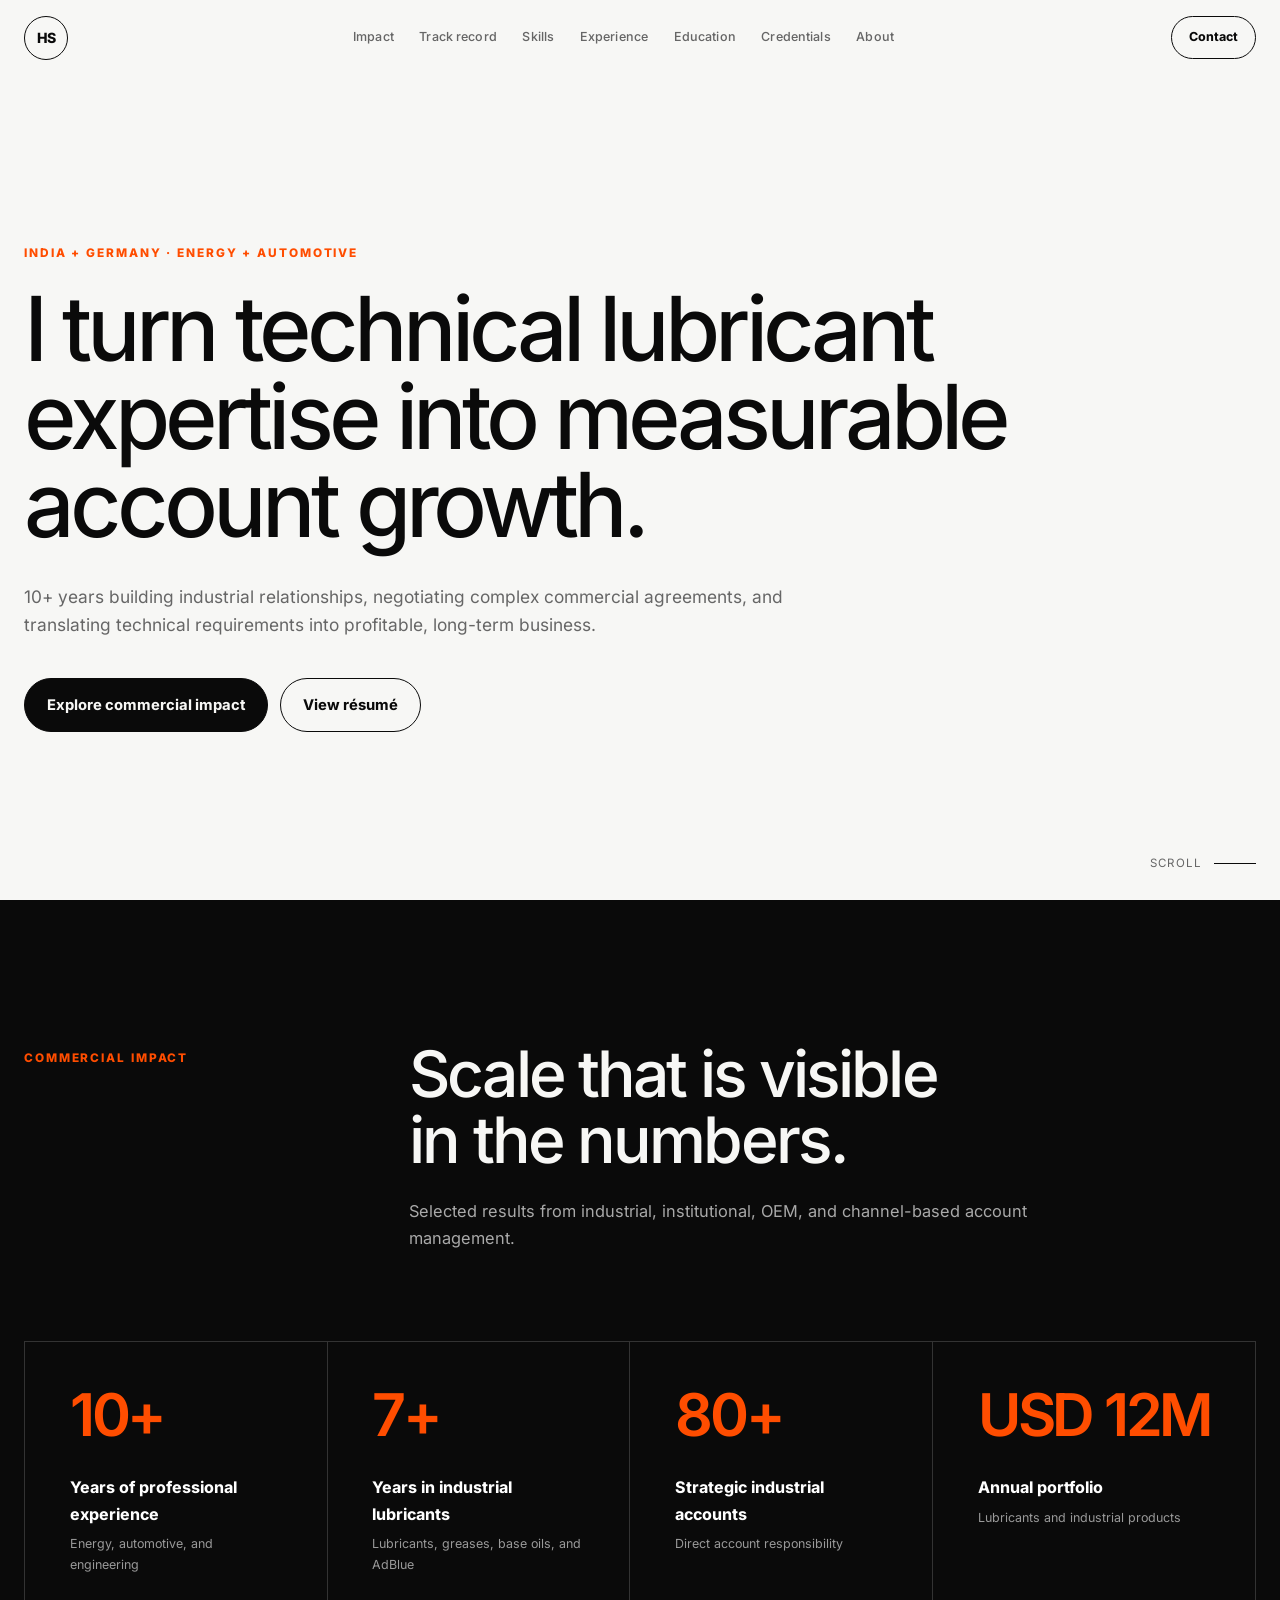
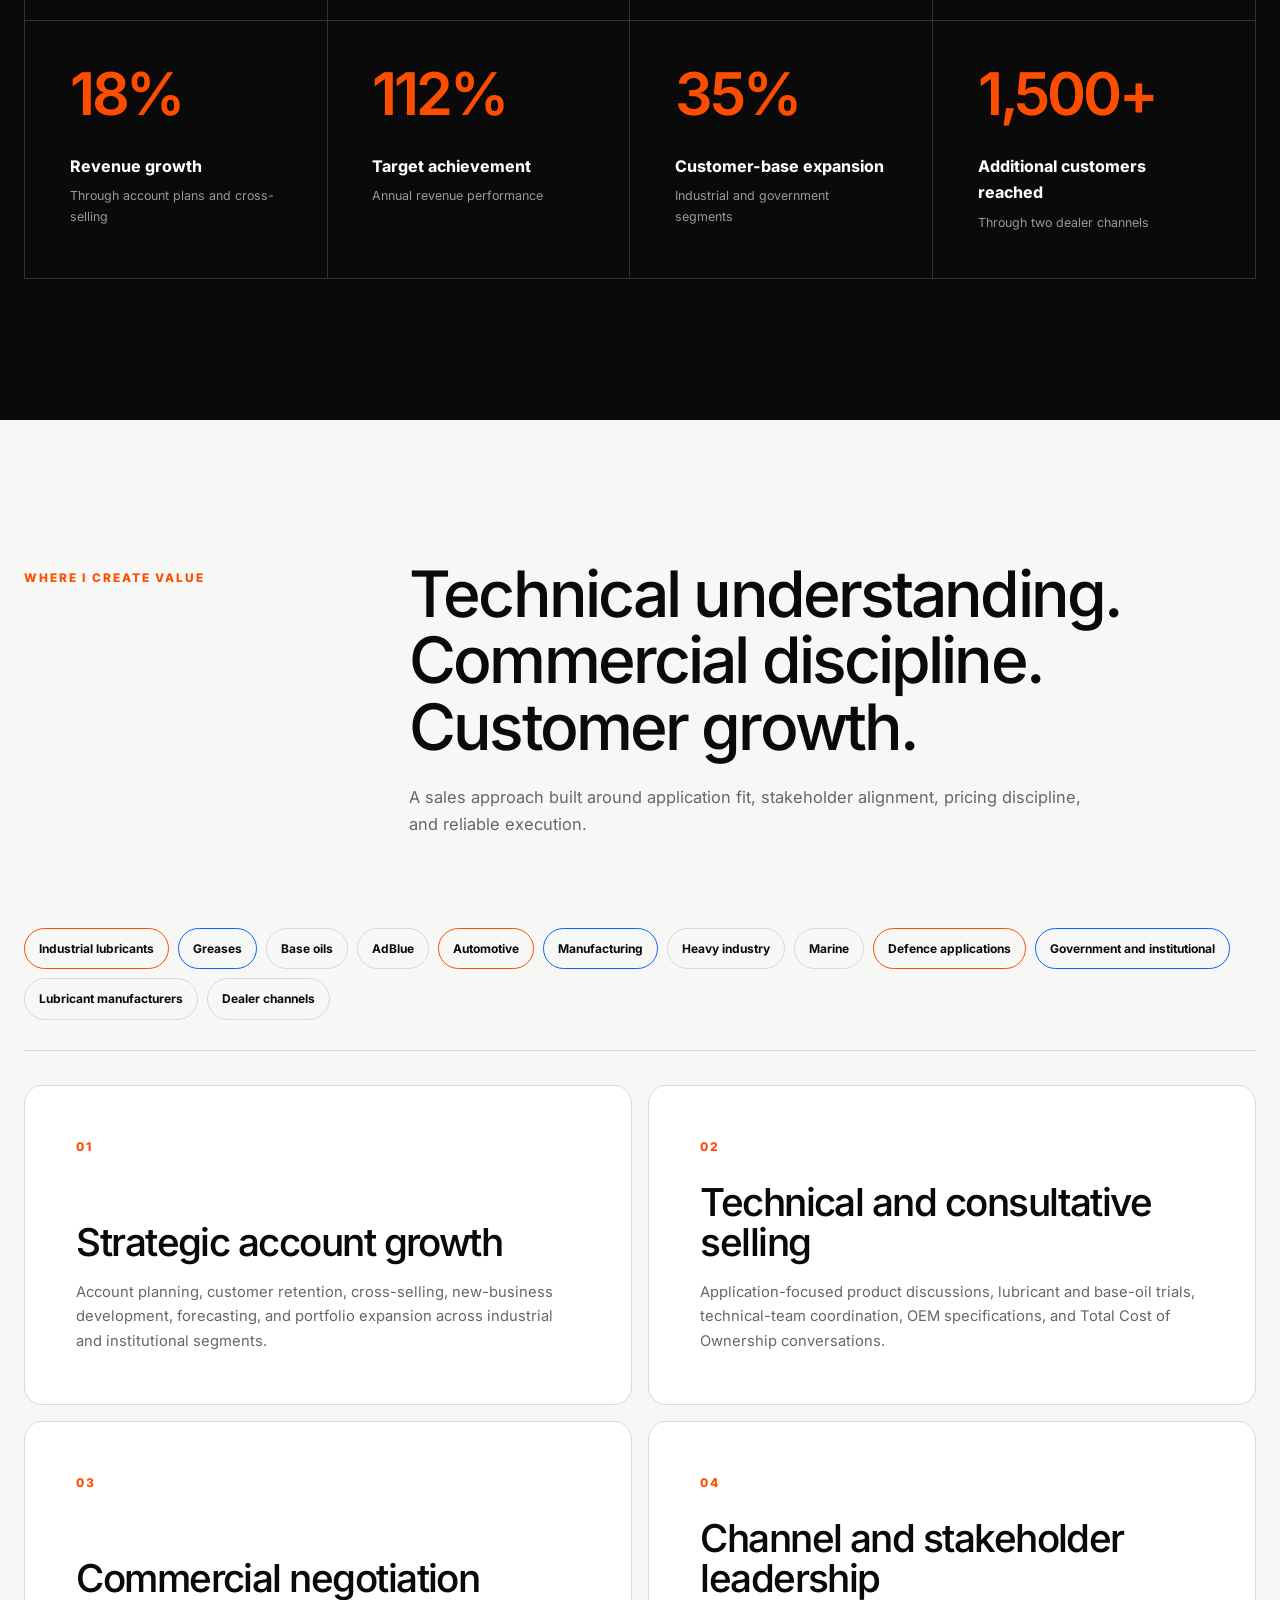
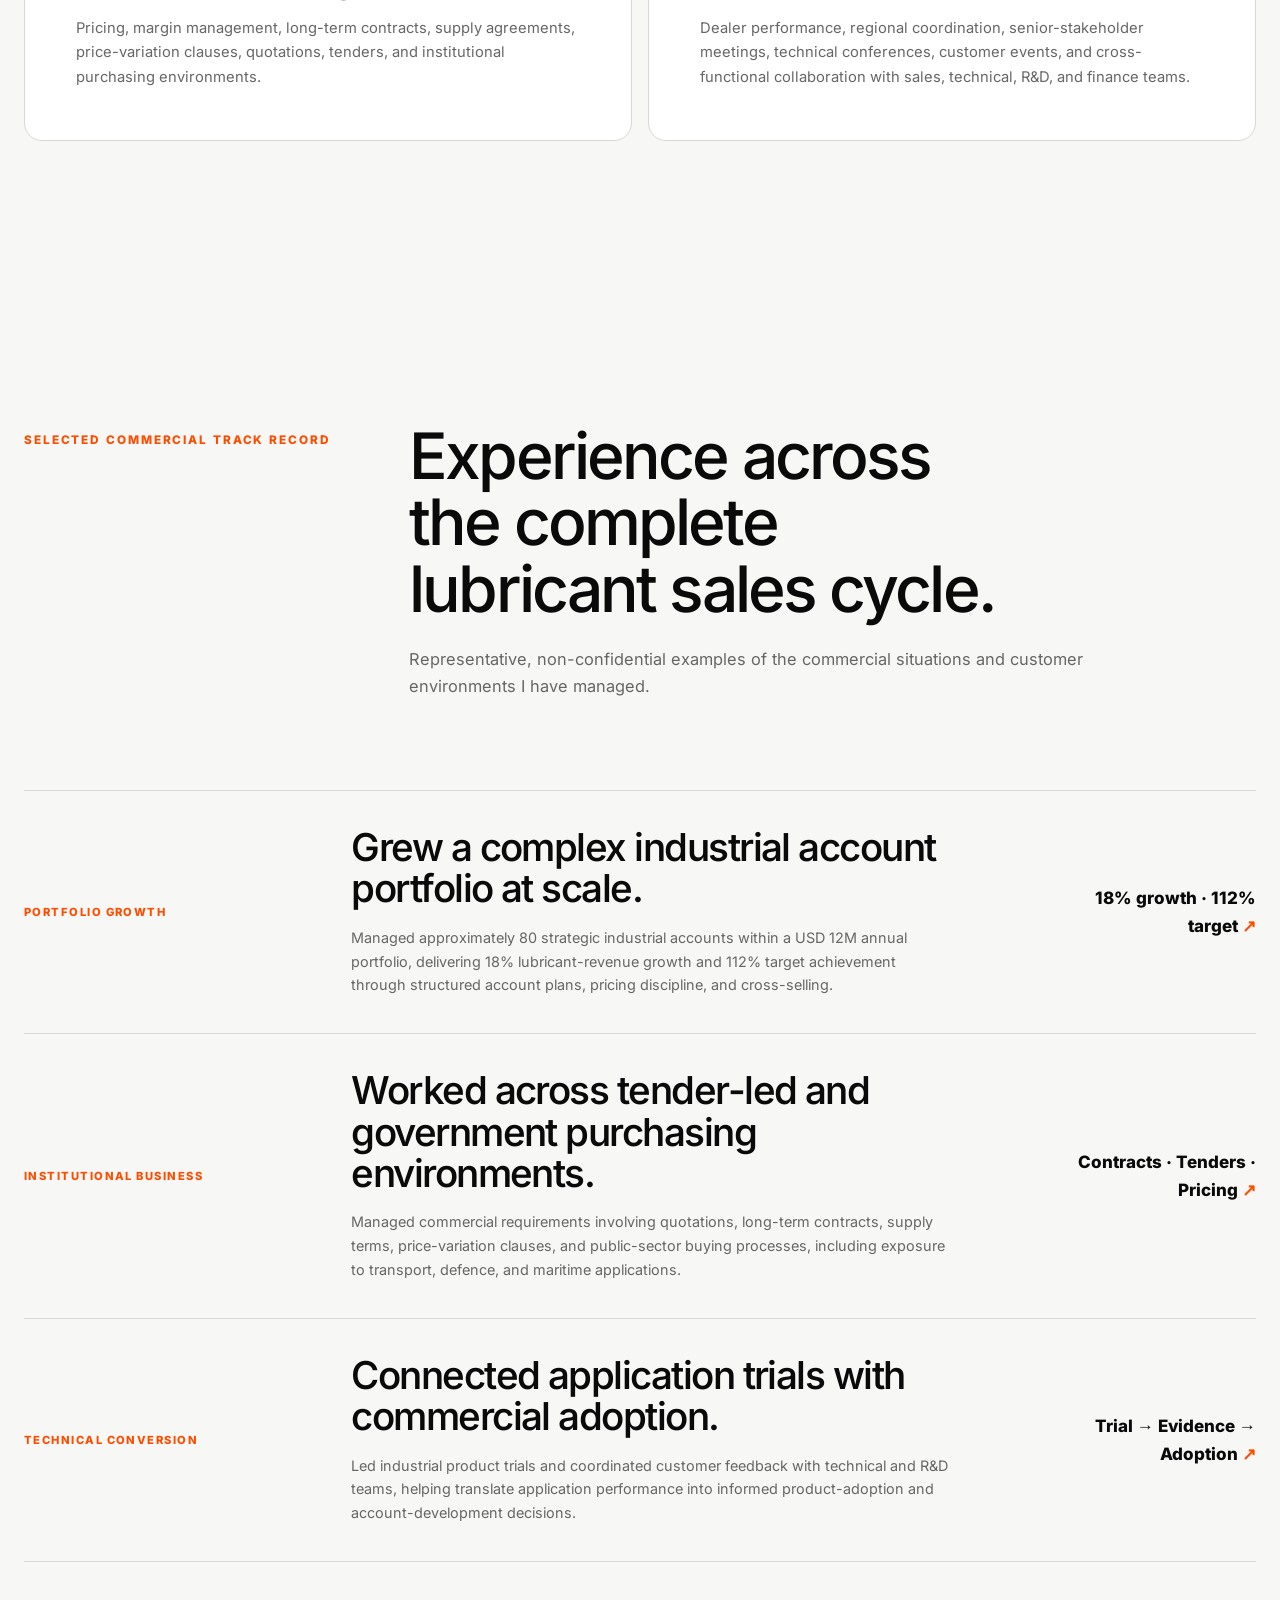
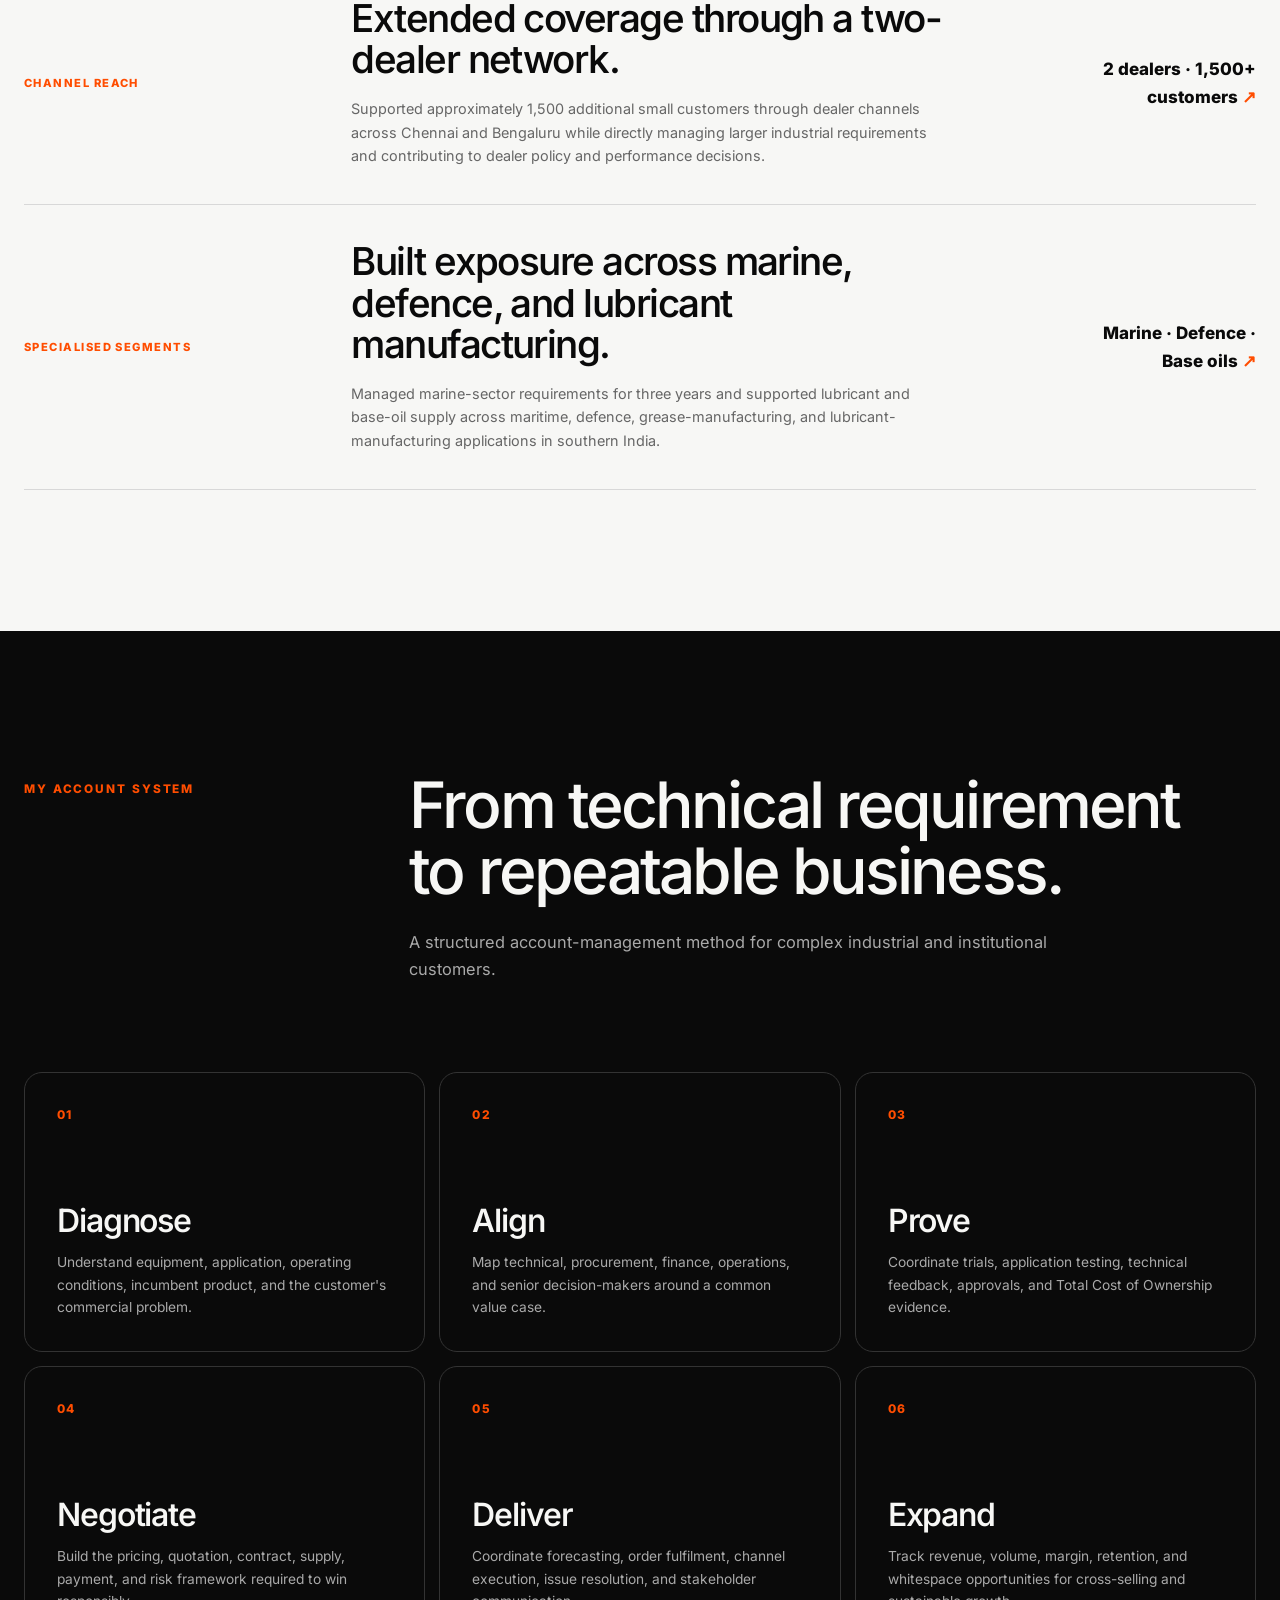
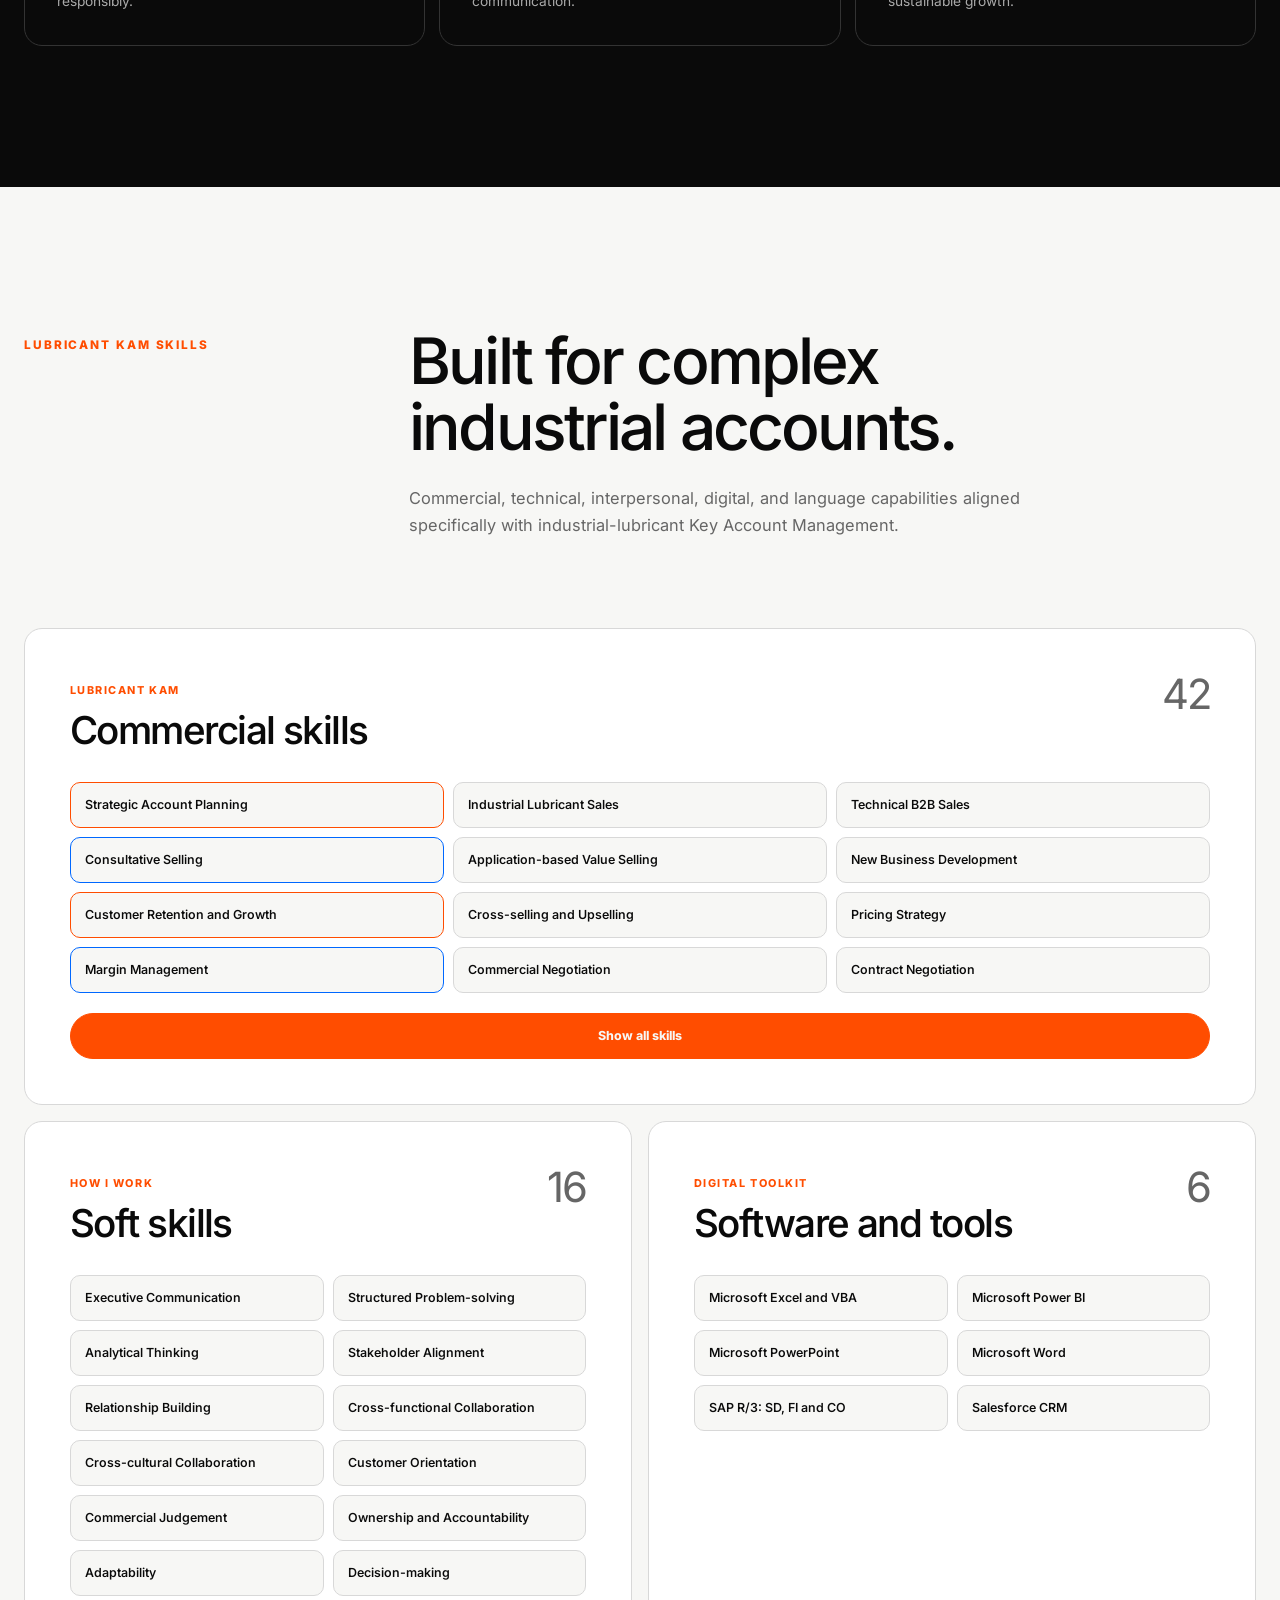
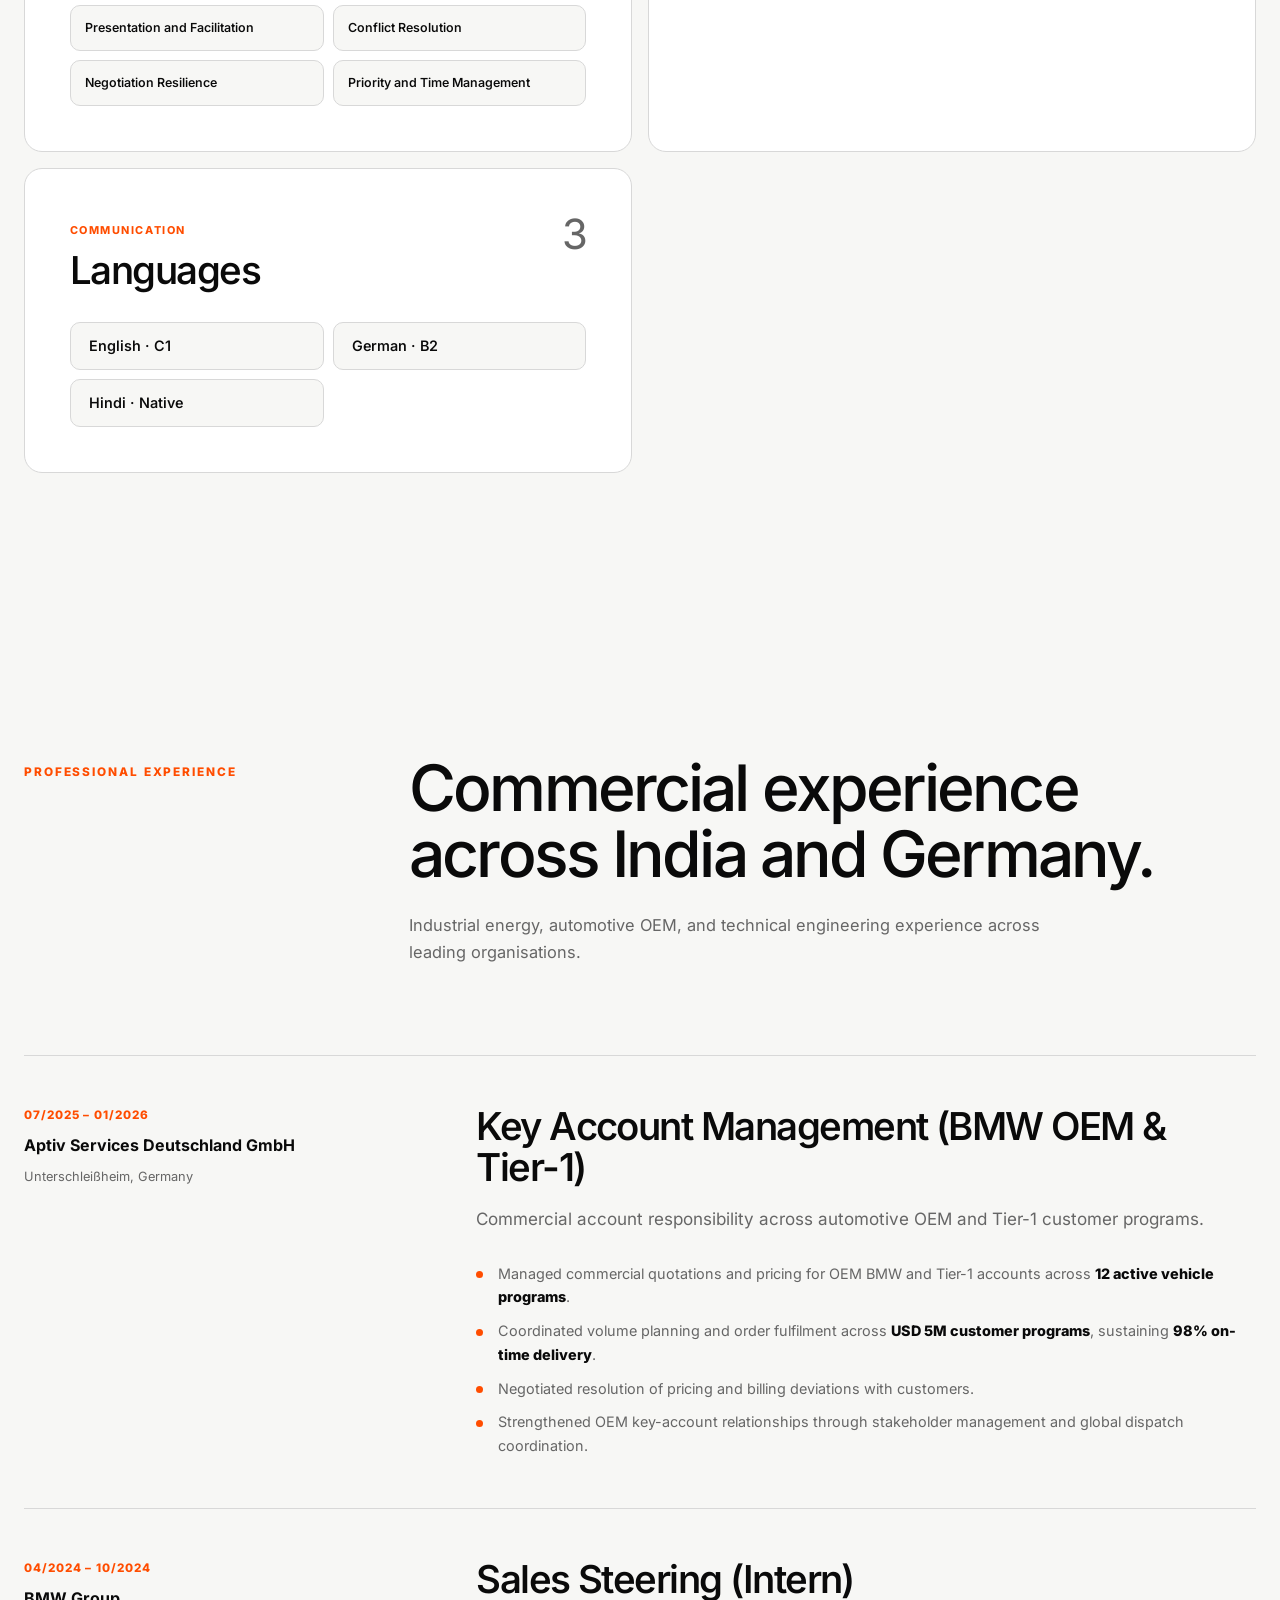
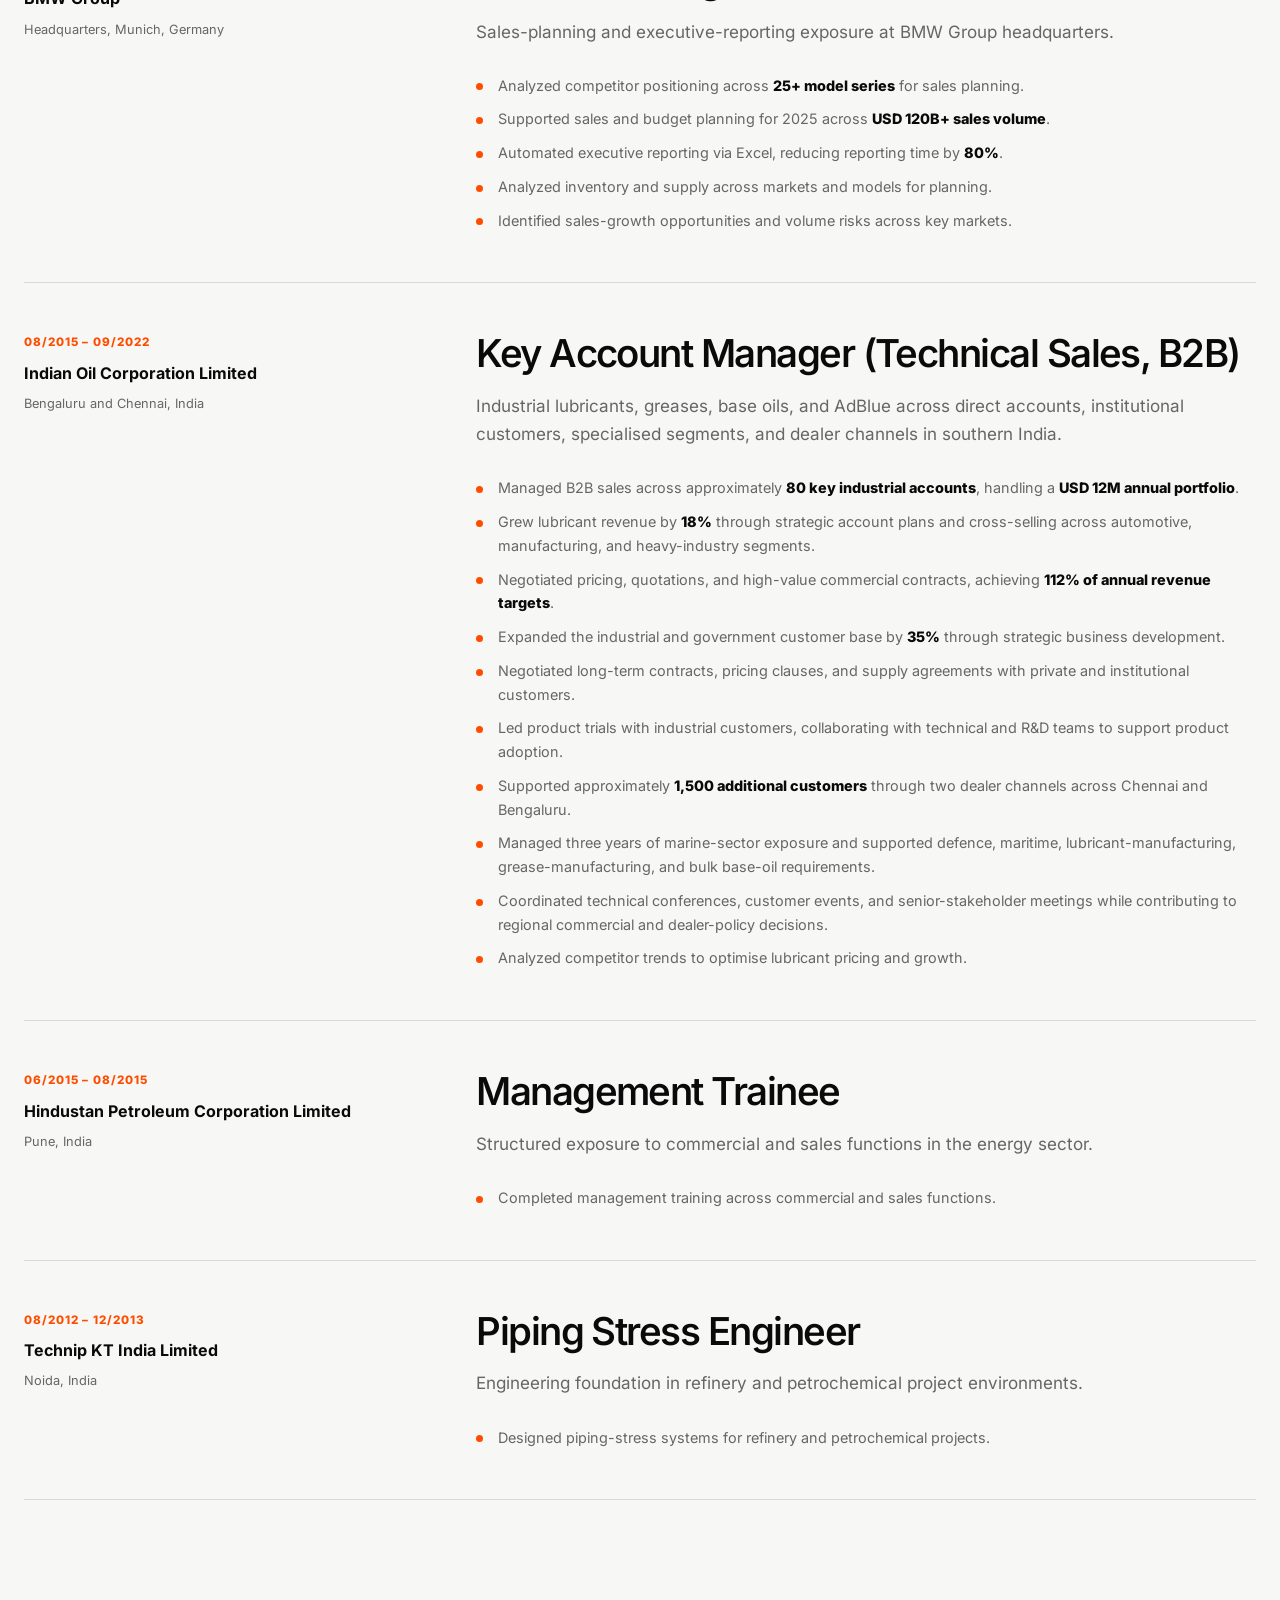
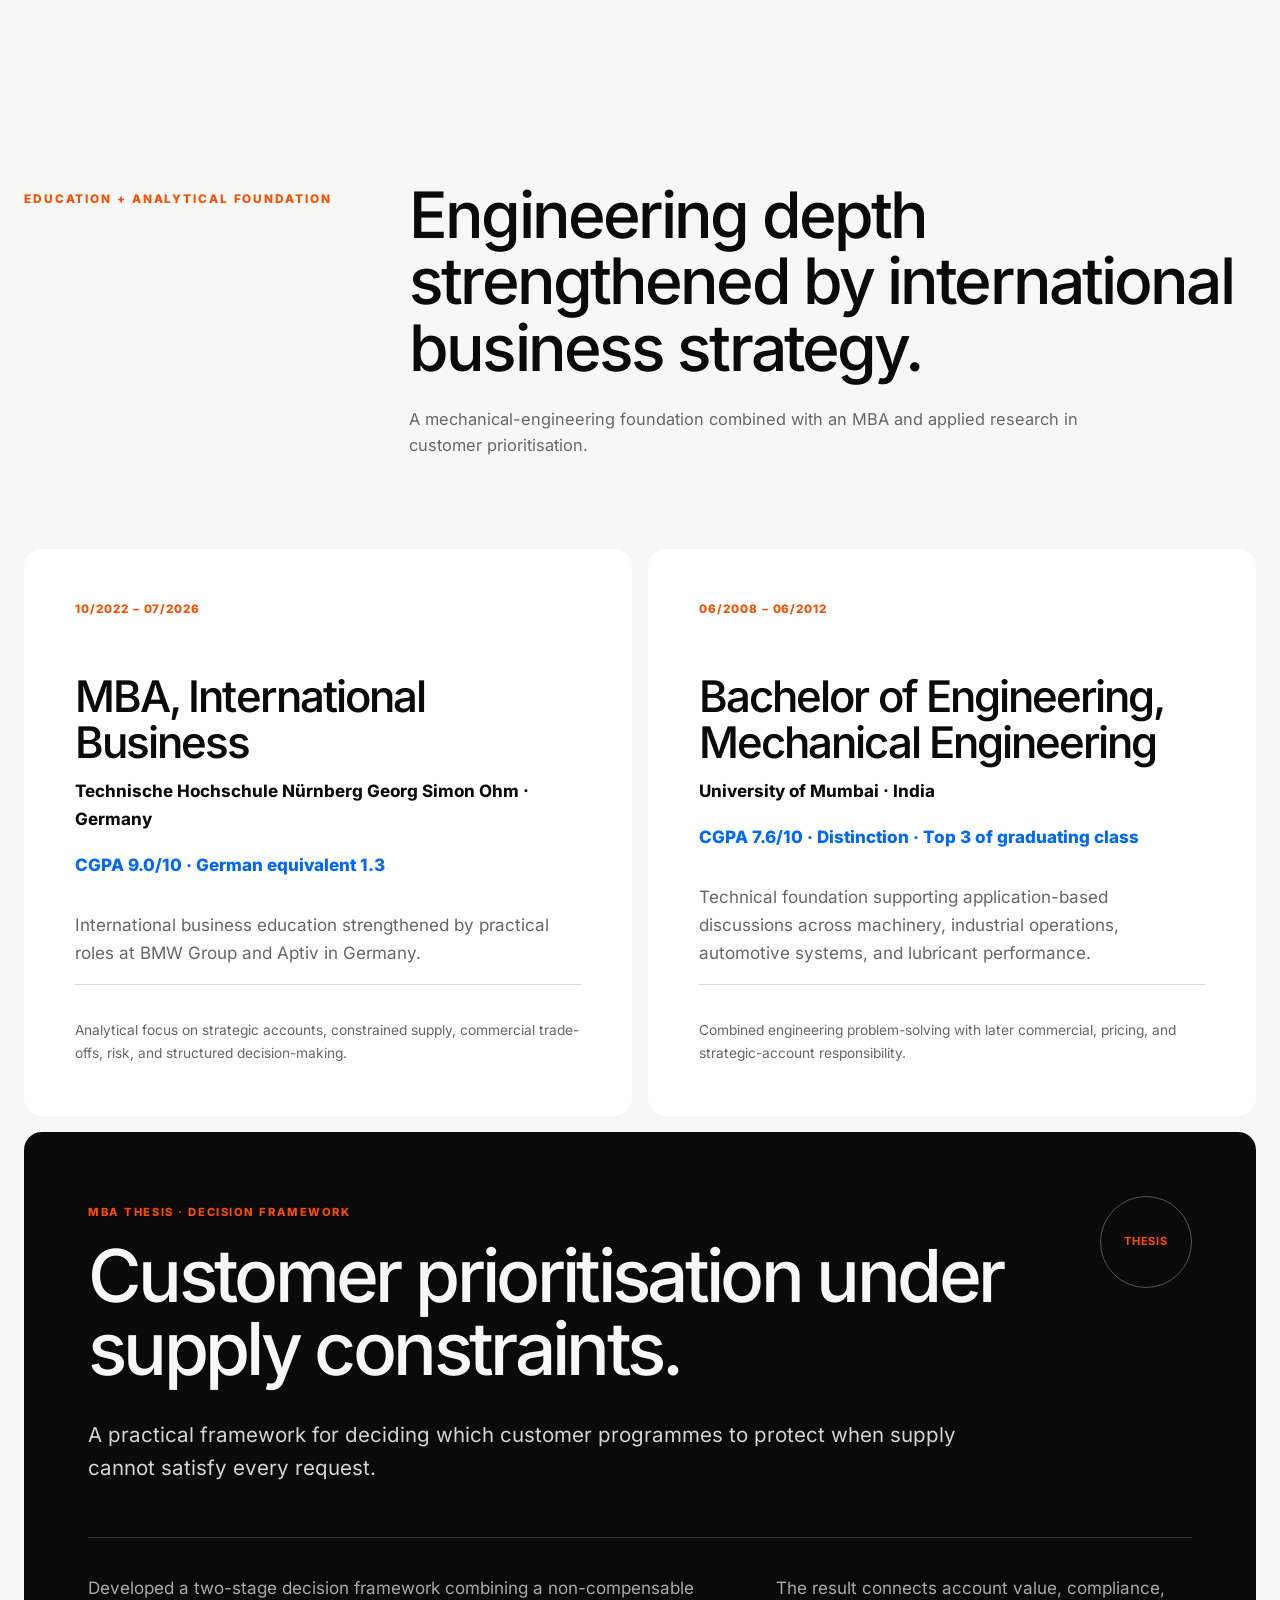
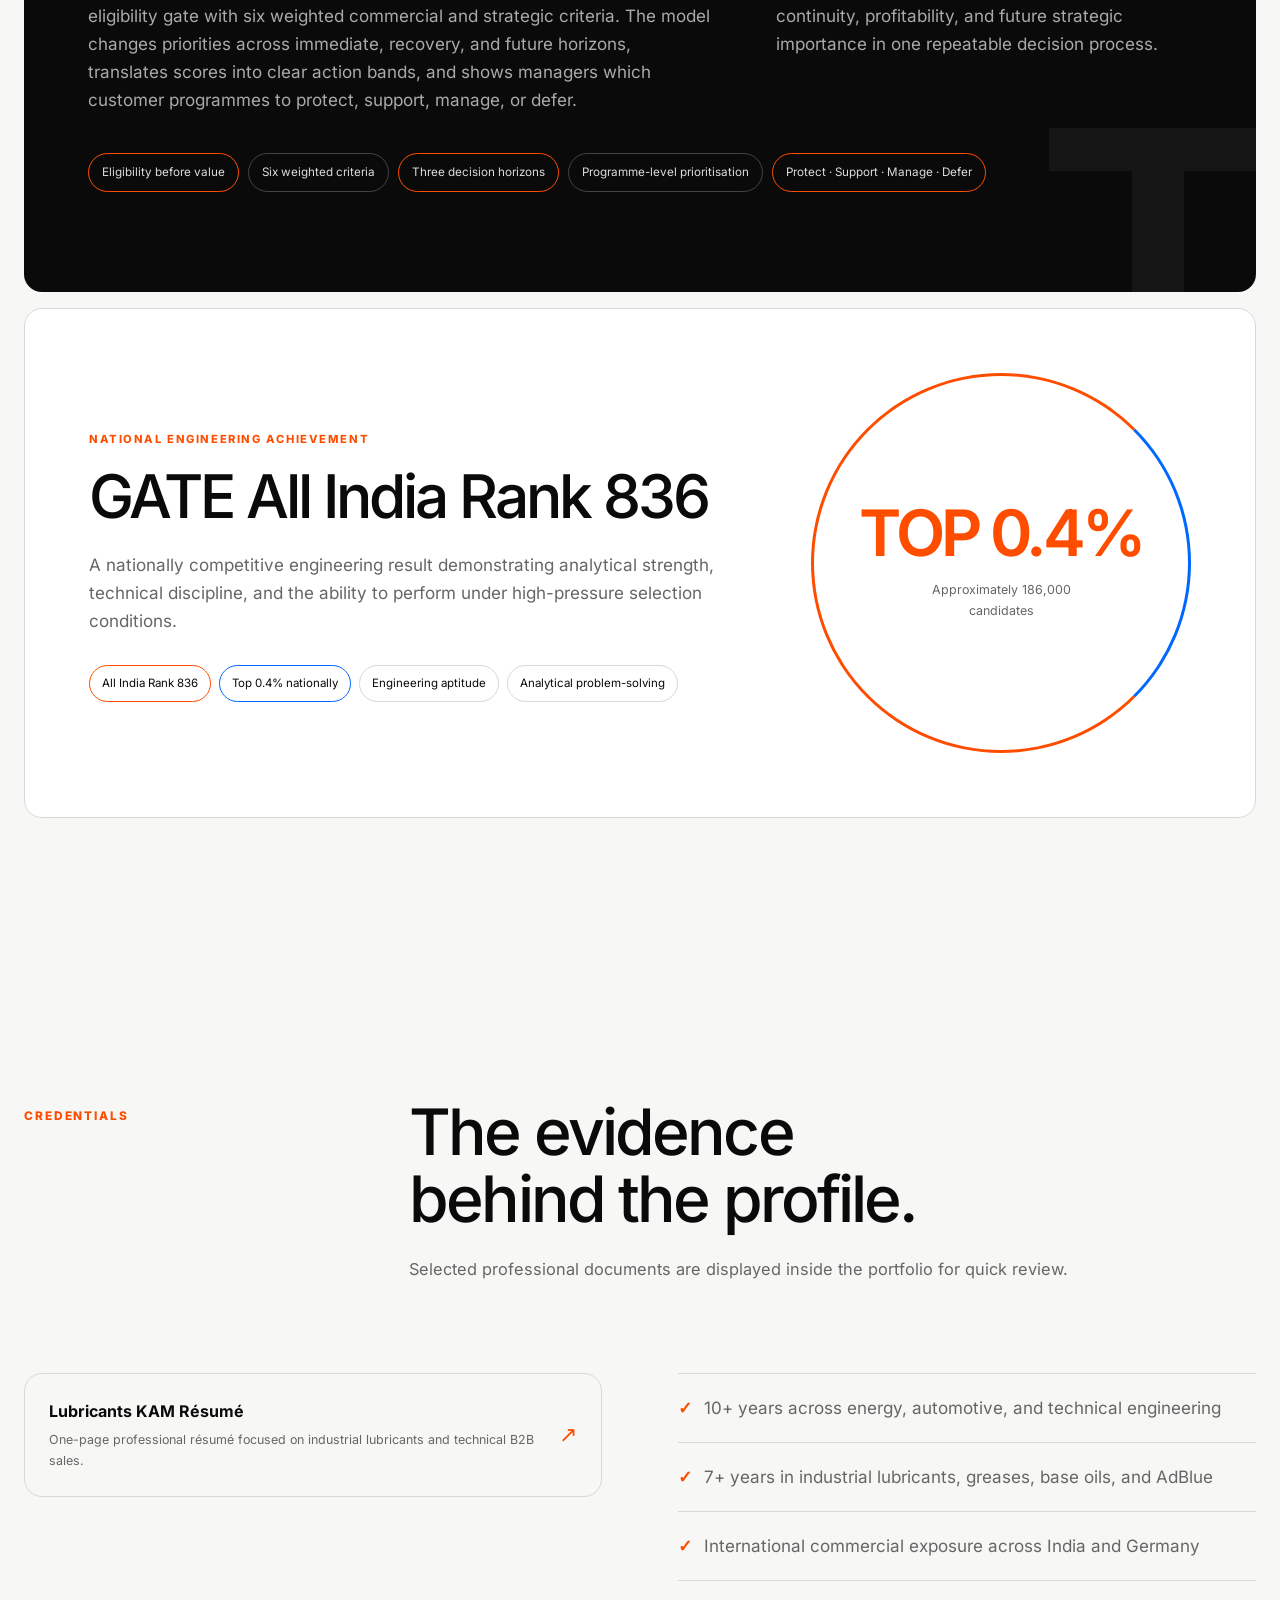
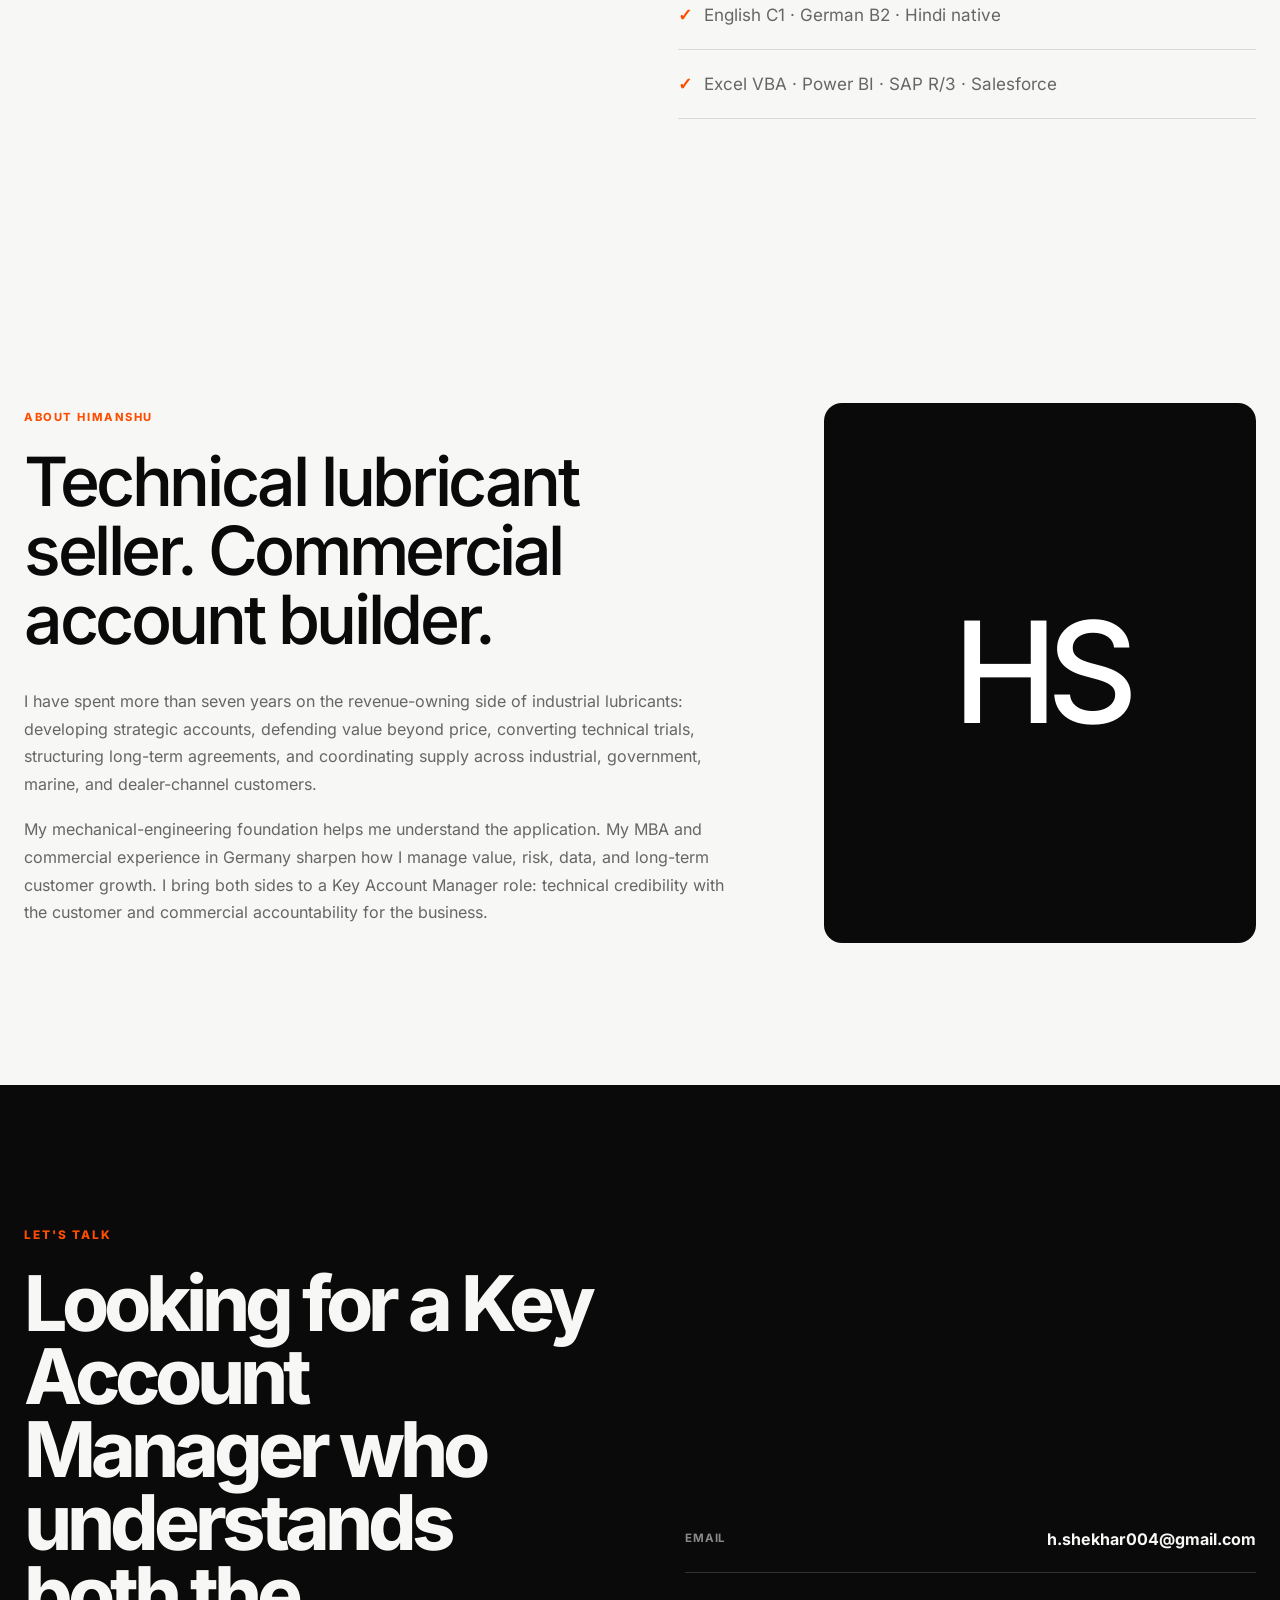
==== index.html @ 50943047 "Add files via upload" ====
<!doctype html>
<html lang="en">
<head>
  <meta charset="utf-8">
  <meta name="viewport" content="width=device-width, initial-scale=1, viewport-fit=cover">
  <meta name="theme-color" content="#080808">
  <meta name="description" content="Commercial portfolio of Himanshu Shekhar, Industrial Lubricants Key Account Manager.">
  <meta name="robots" content="noindex,nofollow">
  <title>Himanshu Shekhar | Industrial Lubricants KAM</title>
  <link rel="stylesheet" href="css/styles.css">
  <script src="js/content.js" defer></script>
  <script src="js/site.js" defer></script>
</head>
<body>
  <a class="skip-link" href="#main">Skip to content</a>
  <div class="loading-screen" id="loadingScreen" aria-live="polite">
    <div class="loading-mark">HS</div>
    <span id="loadingText">Building the commercial picture…</span>
  </div>

  <header class="site-header" id="siteHeader">
    <a class="brand-mark magnetic" href="#top" data-cursor="Home" aria-label="Himanshu Shekhar home">
      <span id="brandInitials">HS</span>
    </a>
    <nav class="desktop-nav" id="desktopNav" aria-label="Primary navigation"></nav>
    <a class="header-cta magnetic" id="headerCta" href="#contact" data-cursor="Contact">Let's talk</a>
    <button class="menu-toggle" id="menuToggle" type="button" aria-expanded="false" aria-controls="mobileNav" aria-label="Open navigation">
      <span></span><span></span>
    </button>
    <nav class="mobile-nav" id="mobileNav" aria-label="Mobile navigation"></nav>
  </header>

  <main id="main">
    <section class="hero" id="top">
      <div class="hero-copy">
        <p class="eyebrow reveal" id="heroEyebrow"></p>
        <h1 class="hero-title reveal" id="heroHeadline"></h1>
        <p class="hero-subtitle reveal" id="heroSubheadline"></p>
        <div class="hero-actions reveal">
          <a class="button button-dark magnetic" id="primaryButton" href="#impact" data-cursor="See impact"></a>
          <button class="button button-light magnetic" id="resumeButton" type="button" data-cursor="View résumé"></button>
        </div>
      </div>
      <a class="scroll-cue magnetic" href="#impact" data-cursor="Scroll" aria-label="Scroll to commercial impact">
      <span id="scrollLabel">Scroll</span><i></i>
      </a>
    </section>

    <div id="sectionMount"></div>
  </main>

  <footer class="site-footer">
    <div>
      <strong id="footerCopyright"></strong>
      <span id="footerNote"></span>
    </div>
    <a class="owner-login magnetic" id="ownerLogin" href="admin.html" data-cursor="Owner studio">Owner login</a>
  </footer>

  <dialog class="document-modal" id="documentModal" aria-labelledby="documentTitle">
    <div class="modal-bar">
      <div>
        <span id="credentialViewerLabel">Credential viewer</span>
        <strong id="documentTitle">Document</strong>
      </div>
      <div class="modal-actions">
        <a class="document-download magnetic" id="documentDownload" href="#" download data-cursor="Download this" hidden>
          <span aria-hidden="true">↓</span><b id="downloadLabel">Download</b>
        </a>
        <button class="modal-close magnetic" id="modalClose" type="button" data-cursor="Close" aria-label="Close document viewer">×</button>
      </div>
    </div>
    <div class="document-stage" id="documentStage"></div>
  </dialog>

  <div class="custom-cursor" id="customCursor" aria-hidden="true"><span></span></div>
  <div class="cursor-dot" id="cursorDot" aria-hidden="true"></div>
  <div class="touch-ripple" id="touchRipple" aria-hidden="true"></div>
  <noscript>This portfolio requires JavaScript to display its content.</noscript>
</body>
</html>
---- css/styles.css ----
@font-face { font-family: "Inter"; src: url("../assets/fonts/inter.woff2") format("woff2"); font-weight: 100 900; font-style: normal; font-display: swap; }
@font-face { font-family: "Manrope"; src: url("../assets/fonts/manrope.woff2") format("woff2"); font-weight: 200 800; font-style: normal; font-display: swap; }
@font-face { font-family: "DM Sans"; src: url("../assets/fonts/dm-sans.woff2") format("woff2"); font-weight: 100 1000; font-style: normal; font-display: swap; }
@font-face { font-family: "IBM Plex Sans"; src: url("../assets/fonts/ibm-plex-sans.woff2") format("woff2"); font-weight: 100 700; font-style: normal; font-display: swap; }
@font-face { font-family: "Source Sans 3"; src: url("../assets/fonts/source-sans-3.woff2") format("woff2"); font-weight: 200 900; font-style: normal; font-display: swap; }
@font-face { font-family: "Work Sans"; src: url("../assets/fonts/work-sans.woff2") format("woff2"); font-weight: 100 900; font-style: normal; font-display: swap; }
@font-face { font-family: "Montserrat"; src: url("../assets/fonts/montserrat.woff2") format("woff2"); font-weight: 100 900; font-style: normal; font-display: swap; }
@font-face { font-family: "Open Sans"; src: url("../assets/fonts/open-sans.woff2") format("woff2"); font-weight: 300 800; font-style: normal; font-display: swap; }
@font-face { font-family: "Roboto"; src: url("../assets/fonts/roboto.woff2") format("woff2"); font-weight: 100 900; font-style: normal; font-display: swap; }
@font-face { font-family: "Noto Sans"; src: url("../assets/fonts/noto-sans.woff2") format("woff2"); font-weight: 100 900; font-style: normal; font-display: swap; }

:root {
  --bg: #f7f7f5;
  --surface: #ffffff;
  --text: #0a0a0a;
  --muted: #666666;
  --accent: #ff4d00;
  --accent-2: #0068ff;
  --border: #d8d8d8;
  --dark-section: #0a0a0a;
  --cursor-color: #ff4d00;
  --heading-font: "Inter", "Helvetica Neue", Arial, sans-serif;
  --body-font: "Inter", "Helvetica Neue", Arial, sans-serif;
  --base-size: 17px;
  --content-width: 1240px;
  --radius: 18px;
  --header-height: 76px;
  --ease: cubic-bezier(.2,.75,.25,1);
}

* { box-sizing: border-box; }
html { scroll-behavior: smooth; scroll-padding-top: calc(var(--header-height) + 20px); }
body {
  margin: 0;
  background: var(--bg);
  color: var(--text);
  font: 400 var(--base-size)/1.65 var(--body-font);
  text-rendering: optimizeLegibility;
  -webkit-font-smoothing: antialiased;
  overflow-x: hidden;
}
body.modal-open, body.nav-open { overflow: hidden; }
a { color: inherit; text-decoration: none; }
button, input, textarea, select { font: inherit; }
button { color: inherit; }
img { display: block; max-width: 100%; }
::selection { background: var(--accent); color: #fff; }

.skip-link {
  position: fixed; left: 16px; top: -60px; z-index: 2000;
  background: #fff; color: #000; padding: 12px 16px; border: 2px solid #000;
}
.skip-link:focus { top: 16px; }

.loading-screen {
  position: fixed; inset: 0; z-index: 5000; display: grid; place-items: center;
  align-content: center; gap: 18px; background: #080808; color: #fff;
  transition: opacity .5s var(--ease), visibility .5s;
}
.loading-screen.is-hidden { opacity: 0; visibility: hidden; }
.loading-mark {
  width: 68px; height: 68px; display: grid; place-items: center; border: 1px solid #fff;
  border-radius: 50%; font-weight: 800; letter-spacing: -.05em; animation: pulse 1.2s ease-in-out infinite;
}
.loading-screen span { color: #aaa; font-size: .82rem; letter-spacing: .12em; text-transform: uppercase; }

.site-header {
  position: fixed; inset: 0 0 auto; z-index: 1000; height: var(--header-height);
  display: grid; grid-template-columns: 52px 1fr auto; align-items: center; gap: 32px;
  padding: 0 max(24px, calc((100vw - var(--content-width)) / 2));
  background: color-mix(in srgb, var(--bg) 92%, transparent); border-bottom: 1px solid transparent;
  backdrop-filter: blur(18px); -webkit-backdrop-filter: blur(18px);
  transition: border-color .25s, background .25s;
}
.site-header.scrolled { border-color: var(--border); }
.brand-mark {
  width: 44px; height: 44px; display: grid; place-items: center; border: 1.5px solid var(--text);
  border-radius: 50%; font-family: var(--heading-font); font-size: .88rem; font-weight: 800;
  letter-spacing: -.06em; transition: background .25s, color .25s, transform .25s;
}
.brand-mark:hover { background: var(--text); color: var(--bg); transform: rotate(-8deg); }
.desktop-nav { display: flex; justify-content: center; align-items: center; gap: clamp(14px, 2vw, 30px); }
.desktop-nav a {
  position: relative; color: var(--muted); font-size: .78rem; font-weight: 520; letter-spacing: .01em;
  white-space: nowrap; transition: color .2s;
}
.desktop-nav a::after {
  content: ""; position: absolute; left: 0; right: 100%; bottom: -7px; height: 2px;
  background: var(--accent); transition: right .25s var(--ease);
}
.desktop-nav a:hover, .desktop-nav a.active { color: var(--text); }
.desktop-nav a:hover::after, .desktop-nav a.active::after { right: 0; }
.header-cta {
  padding: 10px 17px; border: 1px solid var(--text); border-radius: 999px;
  font-size: .78rem; font-weight: 750; transition: background .2s, color .2s, transform .2s;
}
.header-cta:hover { background: var(--text); color: var(--bg); transform: translateY(-2px); }
.menu-toggle { display: none; width: 44px; height: 44px; border: 0; background: transparent; padding: 10px; }
.menu-toggle span { display: block; height: 2px; margin: 6px 0; background: var(--text); transition: transform .25s; }
.menu-toggle[aria-expanded="true"] span:first-child { transform: translateY(4px) rotate(45deg); }
.menu-toggle[aria-expanded="true"] span:last-child { transform: translateY(-4px) rotate(-45deg); }
.mobile-nav { display: none; }

.hero {
  min-height: 100svh; width: min(var(--content-width), calc(100% - 48px)); margin: 0 auto;
  padding: calc(var(--header-height) + 9vh) 0 9vh; display: grid;
  grid-template-columns: minmax(0, 1fr); align-items: center;
  position: relative;
}
.hero-copy { max-width: 1180px; }
.eyebrow {
  margin: 0 0 22px; color: var(--accent); font-size: .74rem; font-weight: 800;
  letter-spacing: .16em; text-transform: uppercase;
}
.hero-title {
  margin: 0; max-width: 1160px; font-family: var(--heading-font); font-size: clamp(3.4rem, 7vw, 7.2rem);
  line-height: .98; letter-spacing: -.055em; font-weight: 470; text-wrap: balance;
}
.hero-title .accent-word { color: var(--accent); }
.hero-subtitle {
  max-width: 760px; margin: 34px 0 0; color: var(--muted); font-size: clamp(1rem, 1.35vw, 1.28rem);
  line-height: 1.65; text-wrap: pretty;
}
.hero-actions { display: flex; flex-wrap: wrap; gap: 12px; margin-top: 38px; }
.button {
  min-height: 52px; display: inline-flex; align-items: center; justify-content: center; padding: 14px 22px;
  border: 1px solid var(--text); border-radius: 999px; font-weight: 740; font-size: .92rem;
  cursor: pointer; transition: transform .25s var(--ease), background .2s, color .2s;
}
.button:hover { transform: translateY(-3px); }
.button-dark { background: var(--text); color: var(--bg); }
.button-dark:hover { background: var(--accent); border-color: var(--accent); color: #fff; }
.button-light { background: var(--bg); color: var(--text); }
.button-light:hover { background: var(--text); color: var(--bg); }
.hero-profile { align-self: end; margin-bottom: 9vh; }
.profile-visual {
  position: relative; aspect-ratio: 4 / 5; overflow: hidden; background: var(--text); border-radius: var(--radius);
  display: grid; place-items: center;
}
.profile-visual::after {
  content: ""; position: absolute; inset: 16px; border: 1px solid rgba(255,255,255,.3); border-radius: calc(var(--radius) - 7px);
}
.profile-visual img { width: 100%; height: 100%; object-fit: cover; filter: grayscale(100%); }
.profile-monogram { color: #fff; font: 800 clamp(4rem, 8vw, 8rem)/1 var(--heading-font); letter-spacing: -.09em; }
.profile-meta { display: grid; gap: 4px; padding-top: 14px; }
.profile-meta strong { font-size: .95rem; }
.profile-meta span { color: var(--muted); font-size: .78rem; line-height: 1.45; }
.scroll-cue {
  position: absolute; right: 0; bottom: 3vh; display: flex; align-items: center; gap: 12px;
  color: var(--muted); font-size: .72rem; letter-spacing: .1em; text-transform: uppercase;
}
.scroll-cue i { width: 42px; height: 1px; background: var(--text); position: relative; overflow: hidden; }
.scroll-cue i::after { content: ""; position: absolute; inset: 0; background: var(--accent); transform: translateX(-100%); animation: sweep 1.8s ease-in-out infinite; }

.portfolio-section { padding: clamp(88px, 11vw, 160px) max(24px, calc((100vw - var(--content-width)) / 2)); }
.portfolio-section.section-dark { background: var(--dark-section); color: var(--bg); }
.section-head { display: grid; grid-template-columns: .55fr 1.45fr; gap: 5vw; align-items: start; margin-bottom: clamp(50px, 7vw, 92px); }
.section-head .eyebrow { margin: 8px 0 0; }
.section-title-wrap h2 {
  margin: 0; max-width: 940px; font: 510 clamp(2.4rem, 5vw, 5.1rem)/1.04 var(--heading-font);
  letter-spacing: -.045em; text-wrap: balance;
}
.section-title-wrap p { max-width: 680px; margin: 24px 0 0; color: var(--muted); font-size: 1.02rem; }
.section-dark .section-title-wrap p { color: #a9a9a9; }

.metrics-grid { display: grid; grid-template-columns: repeat(4, 1fr); border-top: 1px solid #333; border-left: 1px solid #333; }
.metric-card { min-height: 230px; padding: clamp(25px, 3.5vw, 48px); border-right: 1px solid #333; border-bottom: 1px solid #333; }
.metric-value {
  color: var(--accent); font: 620 clamp(2.7rem, 4.6vw, 5.6rem)/.95 var(--heading-font);
  letter-spacing: -.055em; white-space: nowrap;
}
.metric-label { display: block; margin-top: 30px; color: #fff; font-size: 1rem; font-weight: 750; }
.metric-detail { display: block; margin-top: 7px; color: #999; font-size: .78rem; }

.capability-grid { display: grid; grid-template-columns: repeat(2, 1fr); gap: 16px; }
.capability-card {
  min-height: 320px; padding: clamp(30px, 4vw, 52px); background: var(--surface); border: 1px solid var(--border);
  border-radius: var(--radius); display: flex; flex-direction: column; transition: transform .35s var(--ease), background .25s, color .25s;
}
.capability-card:hover { transform: translateY(-8px); background: var(--text); color: var(--bg); }
.card-number { color: var(--accent); font-size: .75rem; font-weight: 800; letter-spacing: .12em; }
.capability-card h3 { max-width: 460px; margin: auto 0 18px; font: 540 clamp(1.7rem, 3vw, 3rem)/1.05 var(--heading-font); letter-spacing: -.04em; }
.capability-card p { max-width: 600px; margin: 0; color: var(--muted); font-size: .92rem; }
.capability-card:hover p { color: #b7b7b7; }
.tag-cloud { display: flex; flex-wrap: wrap; gap: 9px; margin: 0 0 34px; padding: 0 0 30px; border-bottom: 1px solid var(--border); }
.tag { padding: 10px 14px; border: 1px solid var(--border); border-radius: 999px; font-size: .75rem; font-weight: 700; }
.tag:nth-child(4n+1) { border-color: var(--accent); }
.tag:nth-child(4n+2) { border-color: var(--accent-2); }

.skills-grid { display: grid; grid-template-columns: repeat(2, minmax(0, 1fr)); gap: 16px; }
.skill-group {
  min-height: 300px; padding: clamp(28px, 3.5vw, 46px); background: var(--surface);
  border: 1px solid var(--border); border-radius: var(--radius);
}
.skill-group-commercial { grid-column: 1 / -1; }
.skill-group-head { display: flex; justify-content: space-between; align-items: flex-start; gap: 24px; margin-bottom: 32px; }
.skill-group-head span { color: var(--accent); font-size: .68rem; font-weight: 760; letter-spacing: .14em; }
.skill-group-head h3 { margin: 8px 0 0; font: 540 clamp(1.8rem, 3vw, 3.1rem)/1.05 var(--heading-font); letter-spacing: -.04em; }
.skill-group-head > strong { color: var(--muted); font: 420 2.6rem/1 var(--heading-font); letter-spacing: -.04em; }
.skill-pills { display: grid; grid-template-columns: repeat(2, minmax(0, 1fr)); gap: 9px; }
.skill-group-commercial .skill-pills { grid-template-columns: repeat(3, minmax(0, 1fr)); }
.skill-pill {
  display: flex; align-items: center; min-height: 46px; padding: 10px 14px;
  color: var(--text); background: var(--bg); border: 1px solid var(--border); border-radius: 10px;
  font-size: .78rem; font-weight: 560;
}
.skill-pill[hidden] { display: none !important; }
.skill-group-commercial .skill-pill:nth-child(6n+1) { border-color: var(--accent); }
.skill-group-commercial .skill-pill:nth-child(6n+4) { border-color: var(--accent-2); }
.skill-group-languages .skill-pill { min-height: 48px; padding-inline: 18px; font-size: .9rem; }
.skill-toggle {
  width: 100%; min-height: 46px; margin-top: 20px; padding: 10px 18px; border: 1px solid var(--accent);
  border-radius: 999px; color: var(--bg); background: var(--accent); cursor: pointer; font-size: .78rem; font-weight: 760;
  transition: transform .2s var(--ease), filter .2s var(--ease);
}
.skill-toggle:hover { transform: translateY(-2px); filter: saturate(1.12) brightness(1.04); }

.stories { display: grid; gap: 0; border-top: 1px solid var(--border); }
.story {
  display: grid; grid-template-columns: .55fr 1.2fr .5fr; gap: 4vw; align-items: center;
  min-height: 230px; padding: 36px 0; border-bottom: 1px solid var(--border); transition: padding .3s var(--ease);
}
.story:hover { padding-left: 18px; padding-right: 18px; }
.story-kicker { color: var(--accent); font-size: .7rem; font-weight: 800; letter-spacing: .13em; }
.story h3 { margin: 0; font: 540 clamp(1.55rem, 3vw, 3.2rem)/1.08 var(--heading-font); letter-spacing: -.04em; }
.story p { margin: 16px 0 0; color: var(--muted); font-size: .9rem; }
.story-result { justify-self: end; max-width: 180px; color: var(--text); font-weight: 800; text-align: right; }
.story-result::after { content: " ↗"; color: var(--accent); }

.steps-grid { display: grid; grid-template-columns: repeat(3, 1fr); gap: 14px; }
.step-card { min-height: 280px; padding: 32px; border: 1px solid #333; border-radius: var(--radius); display: flex; flex-direction: column; }
.step-card .card-number { color: var(--accent); }
.step-card h3 { margin: auto 0 14px; font: 560 2rem/1 var(--heading-font); letter-spacing: -.035em; }
.step-card p { margin: 0; color: #aaa; font-size: .86rem; }

.timeline { border-top: 1px solid var(--border); }
.experience-item { display: grid; grid-template-columns: .65fr 1.35fr; gap: 6vw; padding: 50px 0; border-bottom: 1px solid var(--border); }
.experience-meta { display: grid; align-content: start; gap: 7px; }
.experience-meta .dates { color: var(--accent); font-size: .73rem; font-weight: 800; letter-spacing: .08em; }
.experience-meta strong { font-size: 1rem; }
.experience-meta span { color: var(--muted); font-size: .8rem; }
.experience-body h3 { margin: 0; font: 560 clamp(1.7rem, 3vw, 3.2rem)/1.06 var(--heading-font); letter-spacing: -.04em; }
.experience-summary { max-width: 800px; margin: 18px 0 0; color: var(--muted); }
.experience-bullets { display: grid; gap: 10px; margin: 28px 0 0; padding: 0; list-style: none; }
.experience-bullets li { position: relative; padding-left: 22px; color: var(--muted); font-size: .9rem; }
.experience-bullets li::before { content: ""; position: absolute; left: 0; top: .68em; width: 7px; height: 7px; border-radius: 50%; background: var(--accent); }
.experience-bullets strong, .education-details strong { color: var(--text); font-weight: 800; }

.education-grid { display: grid; grid-template-columns: repeat(2, 1fr); gap: 16px; }
.education-card { min-height: 530px; padding: clamp(30px, 4vw, 52px); background: var(--surface); border-radius: var(--radius); display: flex; flex-direction: column; }
.education-card .dates { color: var(--accent); font-size: .73rem; font-weight: 800; letter-spacing: .08em; }
.education-card h3 { margin: 55px 0 12px; font: 540 clamp(2rem, 3.4vw, 3.6rem)/1.04 var(--heading-font); letter-spacing: -.045em; }
.education-card .institution { font-weight: 750; }
.education-card .result { display: inline-block; margin-top: 18px; color: var(--accent-2); font-weight: 800; }
.education-card .description { margin-top: 32px; color: var(--muted); }
.education-details { display: grid; gap: 10px; margin: auto 0 0; padding: 34px 0 0; list-style: none; border-top: 1px solid var(--border); }
.education-details li { color: var(--muted); font-size: .86rem; }
.education-subjects { margin-top: 28px; padding-top: 24px; border-top: 1px solid var(--border); }
.education-subjects > strong { display: block; margin-bottom: 12px; font-size: .7rem; letter-spacing: .11em; text-transform: uppercase; }
.education-subjects > div { display: flex; flex-wrap: wrap; gap: 7px; }
.education-subjects span { padding: 7px 10px; background: var(--bg); border: 1px solid var(--border); border-radius: 999px; color: var(--muted); font-size: .7rem; }
.education-certificate { width: 100%; margin-top: 22px; }

.thesis-card {
  margin-top: 16px; padding: clamp(34px, 5vw, 68px); color: var(--bg); background: var(--text);
  border-radius: var(--radius); overflow: hidden; position: relative;
}
.thesis-card::after { content: "T"; position: absolute; right: -2vw; bottom: -8vw; color: rgba(255,255,255,.045); font: 650 29vw/.7 var(--heading-font); pointer-events: none; }
.thesis-heading { position: relative; z-index: 1; display: grid; grid-template-columns: 1fr auto; gap: 40px; align-items: start; }
.thesis-heading span, .gate-eyebrow { color: var(--accent); font-size: .7rem; font-weight: 760; letter-spacing: .14em; }
.thesis-heading h3 { max-width: 980px; margin: 16px 0 0; font: 500 clamp(2.5rem, 5.7vw, 6.1rem)/1 var(--heading-font); letter-spacing: -.05em; }
.thesis-heading > strong { width: 92px; height: 92px; display: grid; place-items: center; border: 1px solid #555; border-radius: 50%; color: var(--accent); font-size: .7rem; letter-spacing: .08em; }
.thesis-subtitle { position: relative; z-index: 1; max-width: 880px; margin: 32px 0 0; color: #d5d5d5; font-size: clamp(1.05rem, 1.6vw, 1.35rem); }
.thesis-body { position: relative; z-index: 1; display: grid; grid-template-columns: 1.2fr .8fr; gap: 5vw; margin-top: 52px; padding-top: 36px; border-top: 1px solid #343434; }
.thesis-body p { margin: 0; color: #aaa; }
.thesis-tags { position: relative; z-index: 1; display: flex; flex-wrap: wrap; gap: 9px; margin-top: 38px; }
.thesis-tags span { padding: 9px 13px; border: 1px solid #444; border-radius: 999px; color: #ddd; font-size: .73rem; }
.thesis-tags span:nth-child(2n+1) { border-color: var(--accent); }
.thesis-actions { position: relative; z-index: 1; display: flex; flex-wrap: wrap; gap: 10px; margin-top: 36px; }
.thesis-actions .button-light { color: var(--bg); background: transparent; border-color: #666; }
.thesis-actions .button-light:hover { background: var(--bg); color: var(--text); }

.gate-card {
  margin-top: 16px; padding: clamp(34px, 5vw, 64px); display: grid; grid-template-columns: minmax(0, 1.25fr) minmax(290px, .75fr);
  gap: 6vw; align-items: center; background: var(--surface); border: 1px solid var(--border); border-radius: var(--radius);
}
.gate-copy h3 { margin: 16px 0 0; font: 520 clamp(2.5rem, 4.7vw, 5rem)/1 var(--heading-font); letter-spacing: -.05em; }
.gate-copy p { max-width: 720px; margin: 24px 0 0; color: var(--muted); }
.gate-tags { display: flex; flex-wrap: wrap; gap: 8px; margin-top: 30px; }
.gate-tags span { padding: 8px 12px; border: 1px solid var(--border); border-radius: 999px; font-size: .72rem; }
.gate-tags span:nth-child(1) { border-color: var(--accent); }
.gate-tags span:nth-child(2) { border-color: var(--accent-2); }
.gate-stat {
  justify-self: end; width: min(100%, 380px); aspect-ratio: 1; display: grid; place-items: center; align-content: center;
  padding: 36px; text-align: center; border: 3px solid var(--accent); border-right-color: var(--accent-2); border-radius: 50%;
}
.gate-stat strong { color: var(--accent); font: 620 clamp(2.7rem, 5vw, 5.6rem)/.9 var(--heading-font); letter-spacing: -.06em; }
.gate-stat span { max-width: 170px; margin-top: 18px; color: var(--muted); font-size: .78rem; }

.about-section { background: var(--bg); }
.about-grid { display: grid; grid-template-columns: minmax(0, 1.15fr) minmax(320px, .7fr); gap: 7vw; align-items: center; }
.about-eyebrow { color: var(--accent); font-size: .7rem; font-weight: 760; letter-spacing: .14em; }
.about-copy h2 { max-width: 820px; margin: 18px 0 0; font: 520 clamp(2.8rem, 5.3vw, 5.7rem)/1.02 var(--heading-font); letter-spacing: -.05em; }
.about-body { max-width: 780px; margin-top: 34px; }
.about-body p { margin: 0 0 18px; color: var(--muted); font-size: clamp(.98rem, 1.25vw, 1.16rem); line-height: 1.72; }
.about-photo { aspect-ratio: 4 / 5; overflow: hidden; border-radius: var(--radius); background: var(--text); }
.about-photo img { width: 100%; height: 100%; object-fit: cover; filter: grayscale(100%); }
.about-placeholder { width: 100%; height: 100%; display: grid; place-items: center; color: #fff; background: var(--text); }
.about-placeholder span { font: 500 clamp(5rem, 11vw, 10rem)/1 var(--heading-font); letter-spacing: -.08em; }

.credential-layout { display: grid; grid-template-columns: 1fr 1fr; gap: 6vw; align-items: start; }
.credential-list { display: grid; gap: 12px; }
.credential-button {
  width: 100%; display: grid; grid-template-columns: 1fr auto; gap: 20px; padding: 24px; text-align: left;
  background: var(--bg); color: var(--text); border: 1px solid var(--border); border-radius: var(--radius); cursor: pointer;
  transition: background .25s, color .25s, transform .25s;
}
.credential-button:hover { background: var(--text); color: var(--bg); transform: translateX(8px); }
.credential-button strong { display: block; font-size: 1rem; }
.credential-button span { display: block; margin-top: 6px; color: var(--muted); font-size: .78rem; }
.credential-button:hover span { color: #aaa; }
.credential-button i { align-self: center; color: var(--accent); font-size: 1.4rem; font-style: normal; }
.achievement-list { display: grid; gap: 0; border-top: 1px solid var(--border); }
.achievement-item { padding: 20px 0; border-bottom: 1px solid var(--border); color: var(--muted); }
.achievement-item::before { content: "✓"; margin-right: 12px; color: var(--accent); font-weight: 800; }

.contact-section { position: relative; overflow: hidden; }
.contact-section::after {
  content: "HS"; position: absolute; right: -2vw; bottom: -8vw; color: rgba(255,255,255,.035);
  font: 850 34vw/.7 var(--heading-font); letter-spacing: -.12em; pointer-events: none;
}
.contact-grid { position: relative; z-index: 1; display: grid; grid-template-columns: 1fr 1fr; gap: 7vw; align-items: end; }
.contact-title { margin: 0; max-width: 880px; font: 750 clamp(2.6rem, 6vw, 6.3rem)/.95 var(--heading-font); letter-spacing: -.065em; }
.contact-intro { max-width: 700px; margin: 28px 0 0; color: #aaa; }
.contact-links { display: grid; gap: 12px; }
.contact-link {
  display: flex; justify-content: space-between; gap: 20px; align-items: center; padding: 20px 0;
  border-bottom: 1px solid #333; font-size: 1rem; font-weight: 700; transition: color .2s, padding .25s;
}
.contact-link:hover { color: var(--accent); padding-left: 10px; }
.contact-link span { color: #888; font-size: .72rem; letter-spacing: .08em; text-transform: uppercase; }

.site-footer {
  min-height: 120px; display: flex; justify-content: space-between; align-items: center; gap: 30px;
  padding: 30px max(24px, calc((100vw - var(--content-width)) / 2)); border-top: 1px solid var(--border);
}
.site-footer div { display: grid; gap: 3px; }
.site-footer strong { font-size: .82rem; }
.site-footer span { color: var(--muted); font-size: .72rem; }
.owner-login { color: var(--muted); font-size: .74rem; border-bottom: 1px solid var(--border); transition: color .2s; }
.owner-login:hover { color: var(--text); }

.document-modal {
  width: min(1100px, calc(100vw - 32px)); height: min(92vh, 960px); padding: 0;
  color: var(--text); background: var(--bg); border: 1px solid var(--border); border-radius: var(--radius);
  box-shadow: 0 30px 90px rgba(0,0,0,.28); overflow: hidden;
}
.document-modal::backdrop { background: rgba(0,0,0,.82); backdrop-filter: blur(8px); }
.modal-bar { min-height: 72px; display: flex; justify-content: space-between; align-items: center; padding: 14px 18px 14px 24px; border-bottom: 1px solid var(--border); }
.modal-bar div { display: grid; gap: 2px; }
.modal-bar span { color: var(--muted); font-size: .68rem; letter-spacing: .1em; text-transform: uppercase; }
.modal-actions { display: flex; align-items: center; gap: 9px; }
.document-download { min-height: 44px; display: inline-flex; align-items: center; gap: 8px; padding: 9px 15px; border: 1px solid var(--border); border-radius: 999px; font-size: .76rem; }
.document-download:hover { color: var(--bg); background: var(--text); }
.document-download span { color: inherit; font-size: 1rem; }
.document-download b { font-weight: 650; }
.modal-close { width: 44px; height: 44px; border: 1px solid var(--border); border-radius: 50%; background: var(--bg); font-size: 1.6rem; cursor: pointer; }
.modal-close:hover { background: var(--text); color: var(--bg); }
.document-stage { height: calc(100% - 72px); overflow: auto; background: #e8e8e8; padding: 28px; }
.document-stage img { width: min(100%, 900px); margin: 0 auto; box-shadow: 0 8px 30px rgba(0,0,0,.18); }
.document-stage iframe { width: 100%; height: 100%; border: 0; background: #fff; }

.reveal { opacity: 0; transform: translateY(24px); transition: opacity .8s var(--ease), transform .8s var(--ease); }
.reveal.visible { opacity: 1; transform: none; }

.custom-cursor, .cursor-dot { display: none; position: fixed; left: 0; top: 0; z-index: 9999; pointer-events: none; }
.custom-cursor {
  width: 108px; height: 108px; margin: -54px 0 0 -54px; border: 0; border-radius: 50%;
  background: var(--cursor-color); opacity: 0; transform: scale(.72); transition: opacity .15s, transform .08s linear; will-change: transform;
}
.custom-cursor span {
  position: absolute; inset: 12px; display: grid; place-items: center; opacity: 0; color: #fff;
  font-size: 11px; font-weight: 720; line-height: 1.15; letter-spacing: .04em; text-align: center; text-transform: uppercase;
  transition: opacity .15s;
}
.custom-cursor.is-link { opacity: 1; }
.custom-cursor.is-link span { opacity: 1; }
.cursor-over-link, .cursor-over-link a, .cursor-over-link button { cursor: none !important; }
.cursor-dot { display: none !important; }
.touch-ripple { position: fixed; width: 18px; height: 18px; margin: -9px; border: 2px solid var(--accent); border-radius: 50%; pointer-events: none; z-index: 9999; opacity: 0; }
.touch-ripple.play { animation: touchPulse .45s ease-out; }

@keyframes pulse { 50% { transform: scale(.92); opacity: .65; } }
@keyframes sweep { 50%,100% { transform: translateX(100%); } }
@keyframes touchPulse { 0% { opacity: .8; transform: scale(.6); } 100% { opacity: 0; transform: scale(3.2); } }

@media (pointer: fine) and (prefers-reduced-motion: no-preference) {
  .custom-cursor { display: block; }
}

@media (max-width: 1060px) {
  .site-header { grid-template-columns: 48px 1fr auto; }
  .desktop-nav { display: none; }
  .header-cta { display: none; }
  .menu-toggle { display: block; justify-self: end; }
  .mobile-nav {
    position: fixed; inset: var(--header-height) 0 0; display: flex; flex-direction: column; padding: 28px 24px 60px;
    background: var(--bg); transform: translateX(100%); visibility: hidden; transition: transform .35s var(--ease), visibility .35s;
    overflow: auto;
  }
  .mobile-nav.open { transform: none; visibility: visible; }
  .mobile-nav a { padding: 18px 0; border-bottom: 1px solid var(--border); font: 720 1.5rem/1 var(--heading-font); letter-spacing: -.03em; }
  .hero { grid-template-columns: 1fr; padding-top: calc(var(--header-height) + 9vh); align-content: center; }
  .section-head { grid-template-columns: 1fr; gap: 20px; }
  .metrics-grid, .steps-grid { grid-template-columns: repeat(2, 1fr); }
  .story { grid-template-columns: .45fr 1.2fr; }
  .story-result { grid-column: 2; justify-self: start; text-align: left; }
}

@media (max-width: 720px) {
  :root { --header-height: 66px; --base-size: 16px; }
  .site-header { padding: 0 16px; }
  .brand-mark { width: 40px; height: 40px; }
  .hero { width: calc(100% - 32px); min-height: 100svh; padding-bottom: 64px; }
  .hero-title { font-size: clamp(3.15rem, 14.5vw, 5.2rem); line-height: .97; letter-spacing: -.055em; }
  .hero-subtitle { margin-top: 24px; font-size: 1rem; }
  .hero-actions { margin-top: 28px; }
  .button { width: 100%; }
  .scroll-cue { right: auto; left: 0; bottom: 20px; }
  .portfolio-section { padding: 88px 16px; }
  .section-head { margin-bottom: 45px; }
  .section-title-wrap h2 { font-size: clamp(2.55rem, 12vw, 4.2rem); }
  .metrics-grid { grid-template-columns: 1fr 1fr; }
  .metric-card { min-height: 180px; padding: 24px 18px; }
  .metric-value { font-size: clamp(2.45rem, 11vw, 4rem); }
  .metric-label { margin-top: 23px; font-size: .88rem; }
  .metric-detail { font-size: .68rem; }
  .capability-grid, .skills-grid, .education-grid, .credential-layout, .contact-grid, .about-grid { grid-template-columns: 1fr; }
  .skill-group-commercial { grid-column: auto; }
  .skill-group-commercial .skill-pills, .skill-pills { grid-template-columns: 1fr; }
  .capability-card { min-height: 275px; }
  .story { grid-template-columns: 1fr; gap: 16px; min-height: auto; padding: 30px 0; }
  .story-result { grid-column: auto; }
  .steps-grid { grid-template-columns: 1fr; }
  .step-card { min-height: 235px; }
  .experience-item { grid-template-columns: 1fr; gap: 28px; padding: 42px 0; }
  .education-card { min-height: 490px; }
  .thesis-heading { grid-template-columns: 1fr; }
  .thesis-heading > strong { width: 72px; height: 72px; }
  .thesis-body { grid-template-columns: 1fr; }
  .gate-card { grid-template-columns: 1fr; }
  .gate-stat { justify-self: center; width: min(100%, 330px); }
  .about-grid { gap: 46px; }
  .about-photo { width: min(100%, 500px); justify-self: center; }
  .credential-layout { gap: 52px; }
  .contact-grid { gap: 50px; }
  .site-footer { align-items: flex-start; flex-direction: column; min-height: 160px; }
  .document-modal { width: 100vw; height: 100dvh; max-height: none; border: 0; border-radius: 0; }
  .document-stage { padding: 12px; }
  .document-download b { display: none; }
}

@media (max-width: 390px) {
  .metrics-grid { grid-template-columns: 1fr; }
  .metric-card { min-height: 150px; }
}

@media (prefers-reduced-motion: reduce) {
  *, *::before, *::after { scroll-behavior: auto !important; animation-duration: .01ms !important; animation-iteration-count: 1 !important; transition-duration: .01ms !important; }
  .reveal { opacity: 1; transform: none; }
}
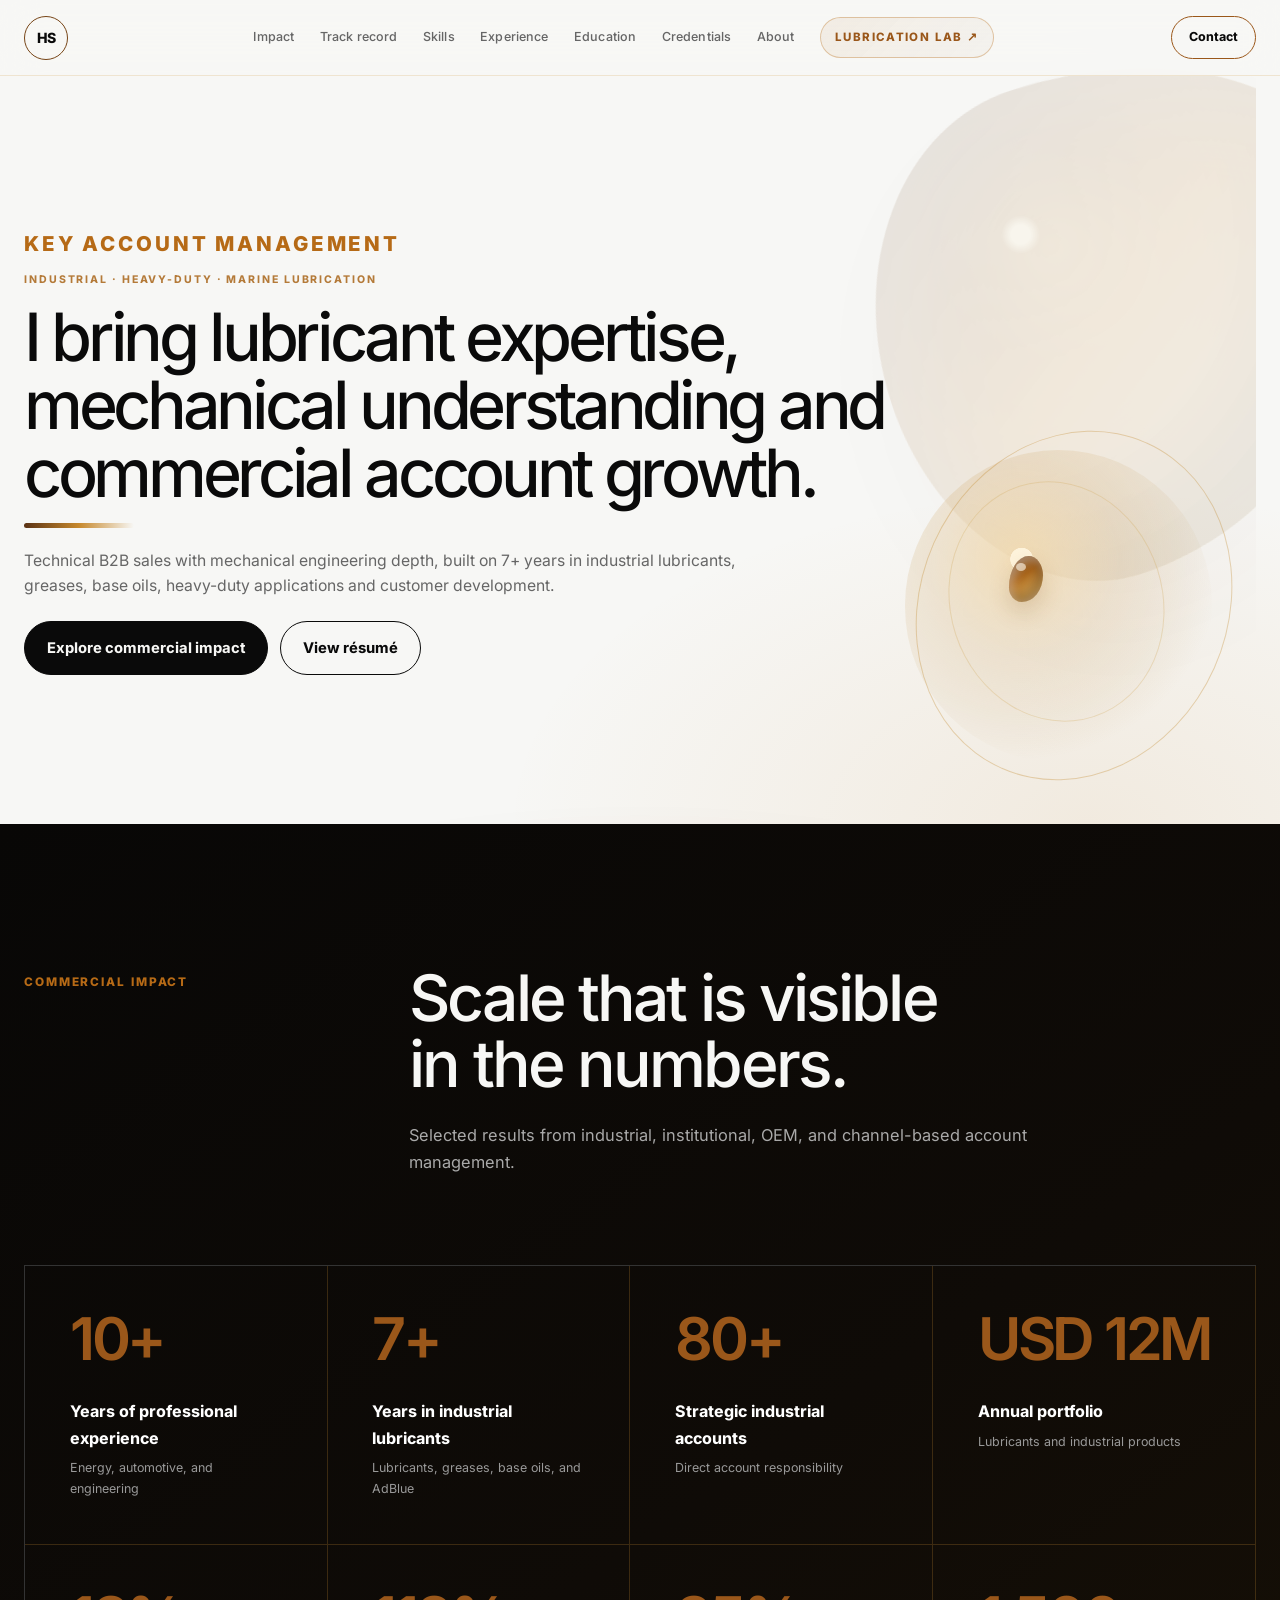
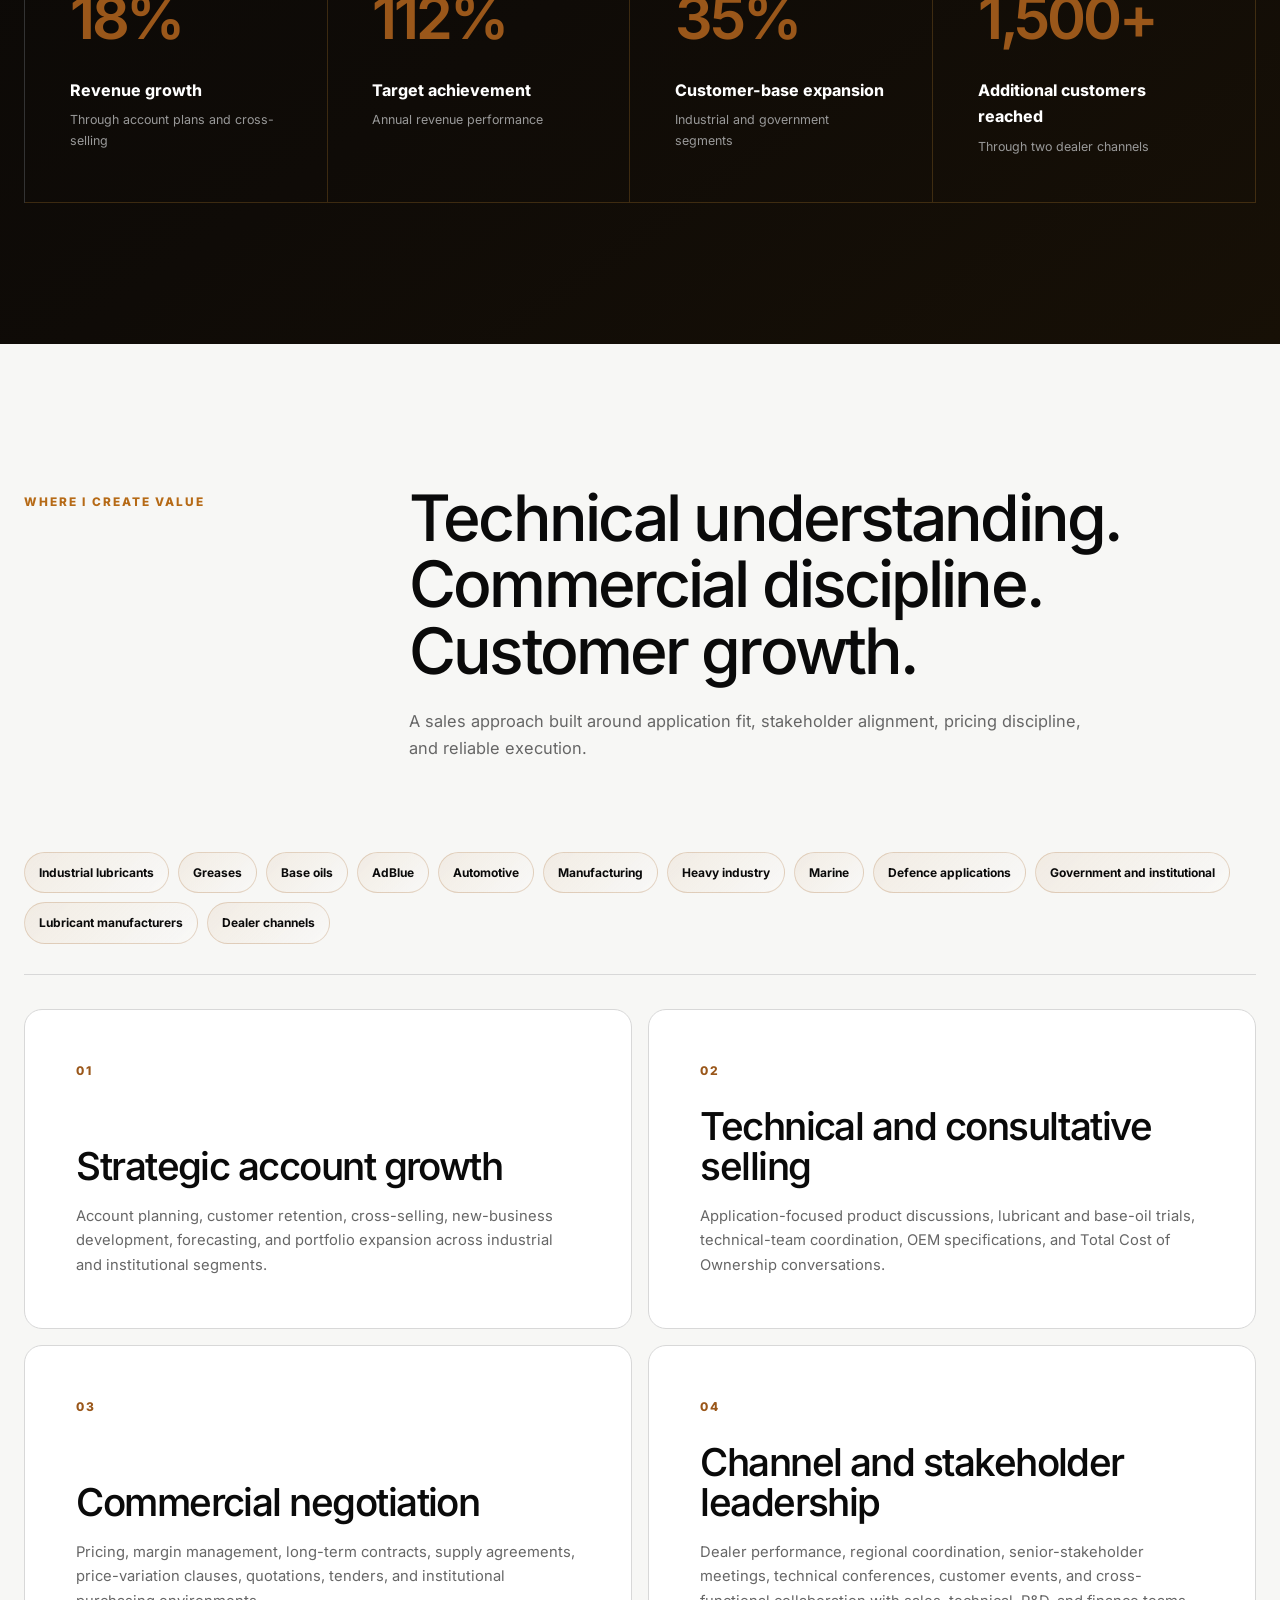
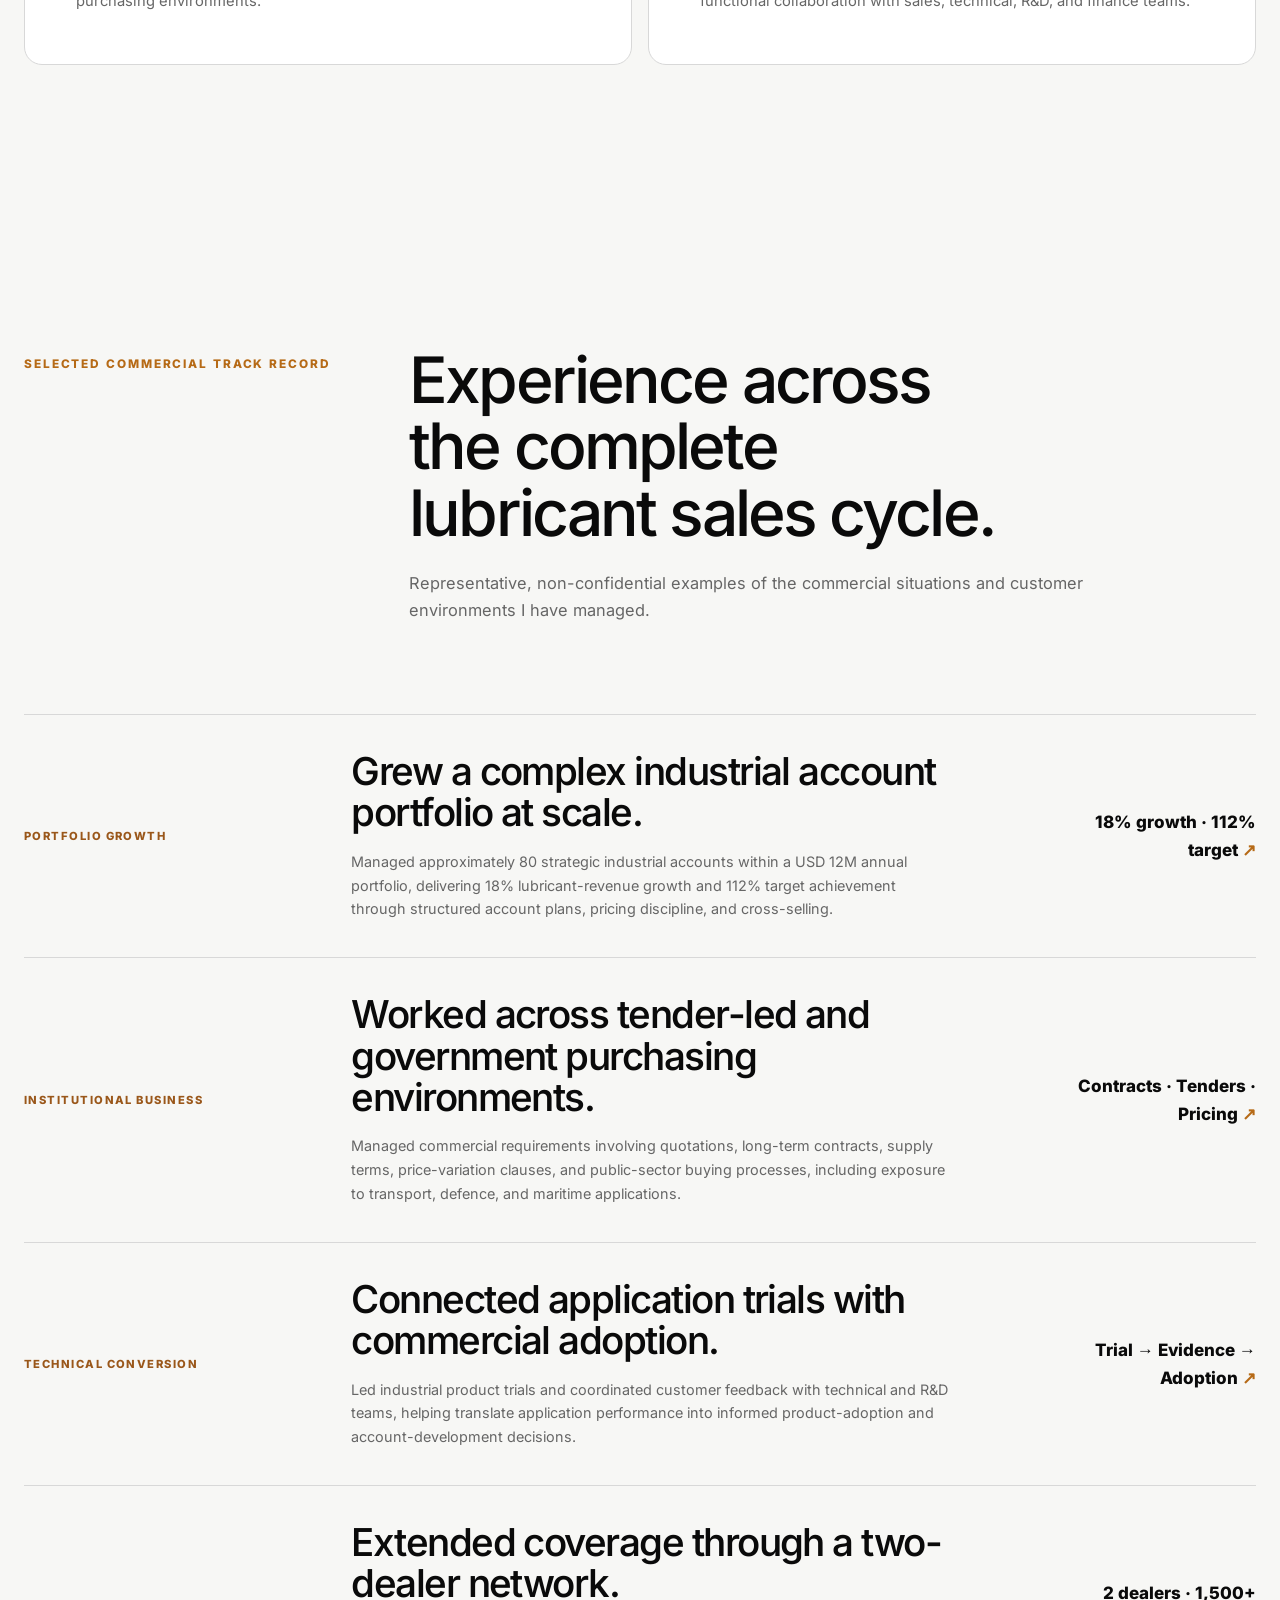
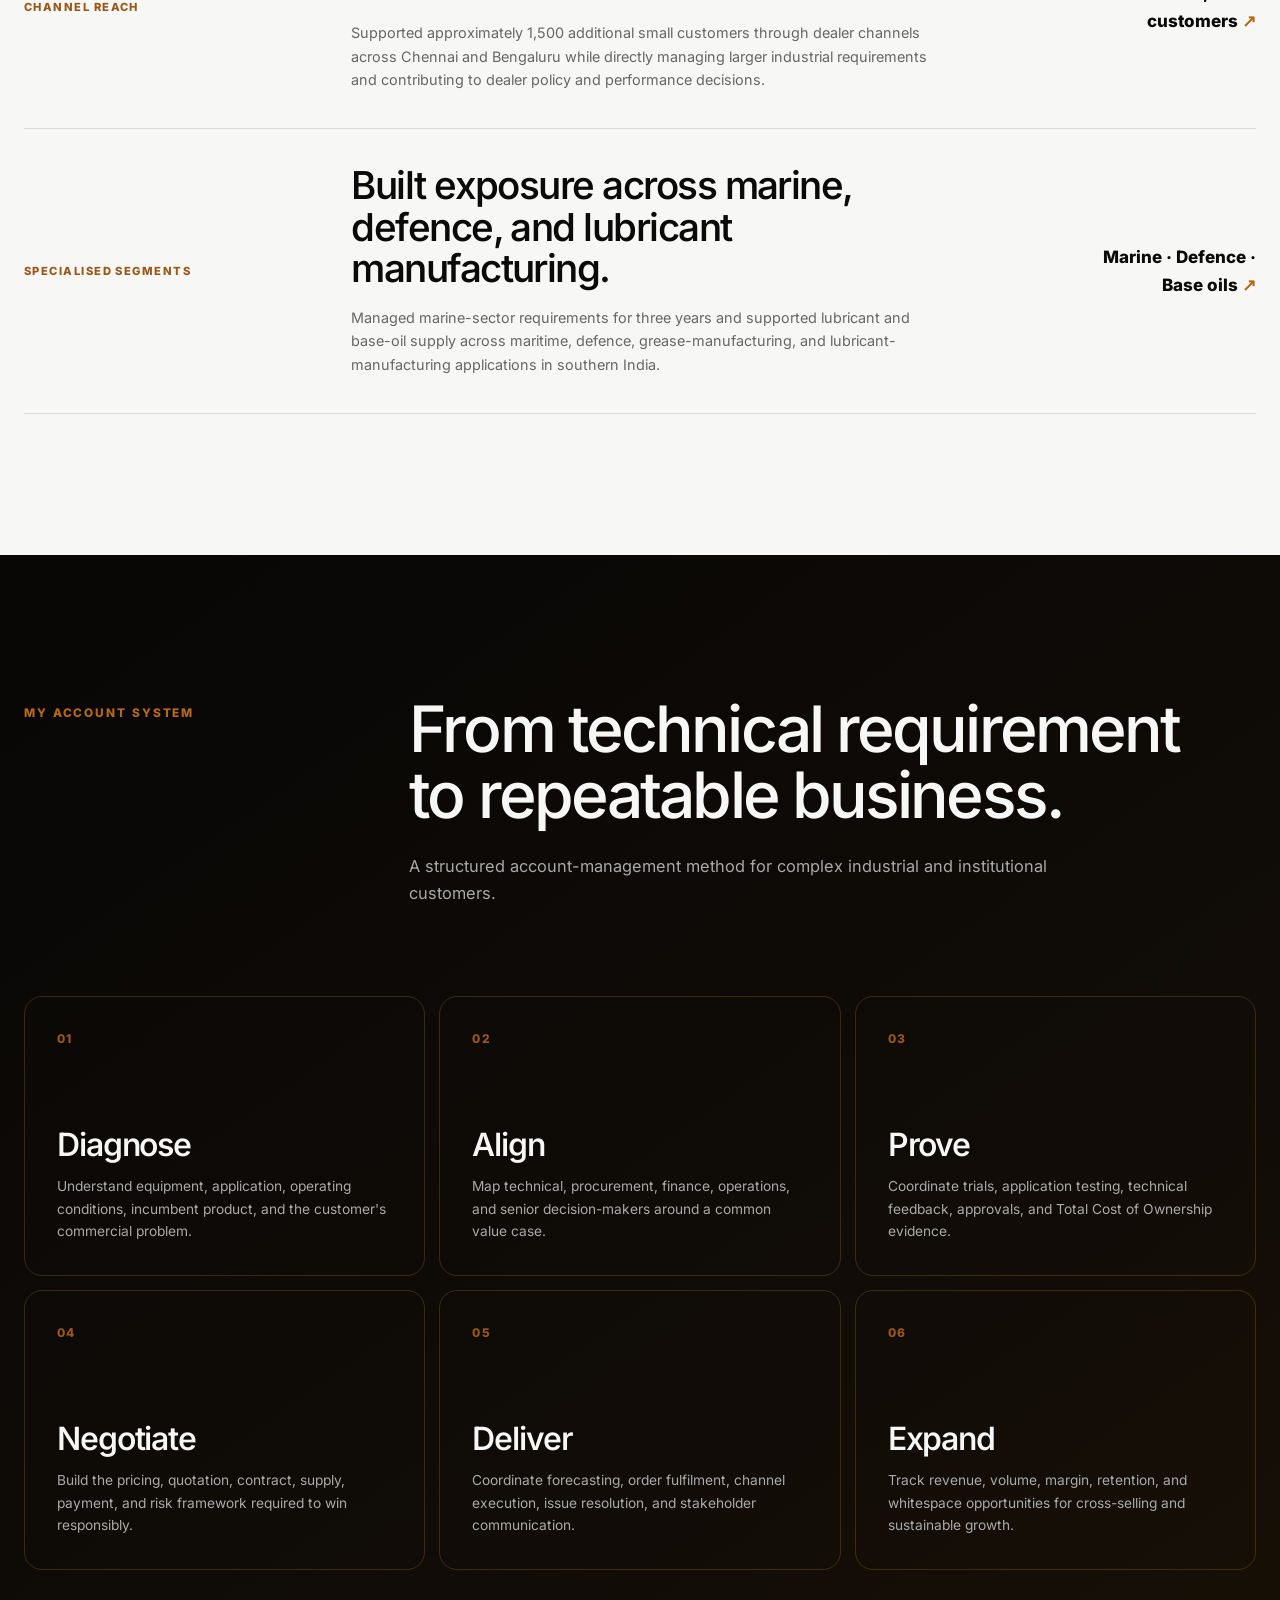
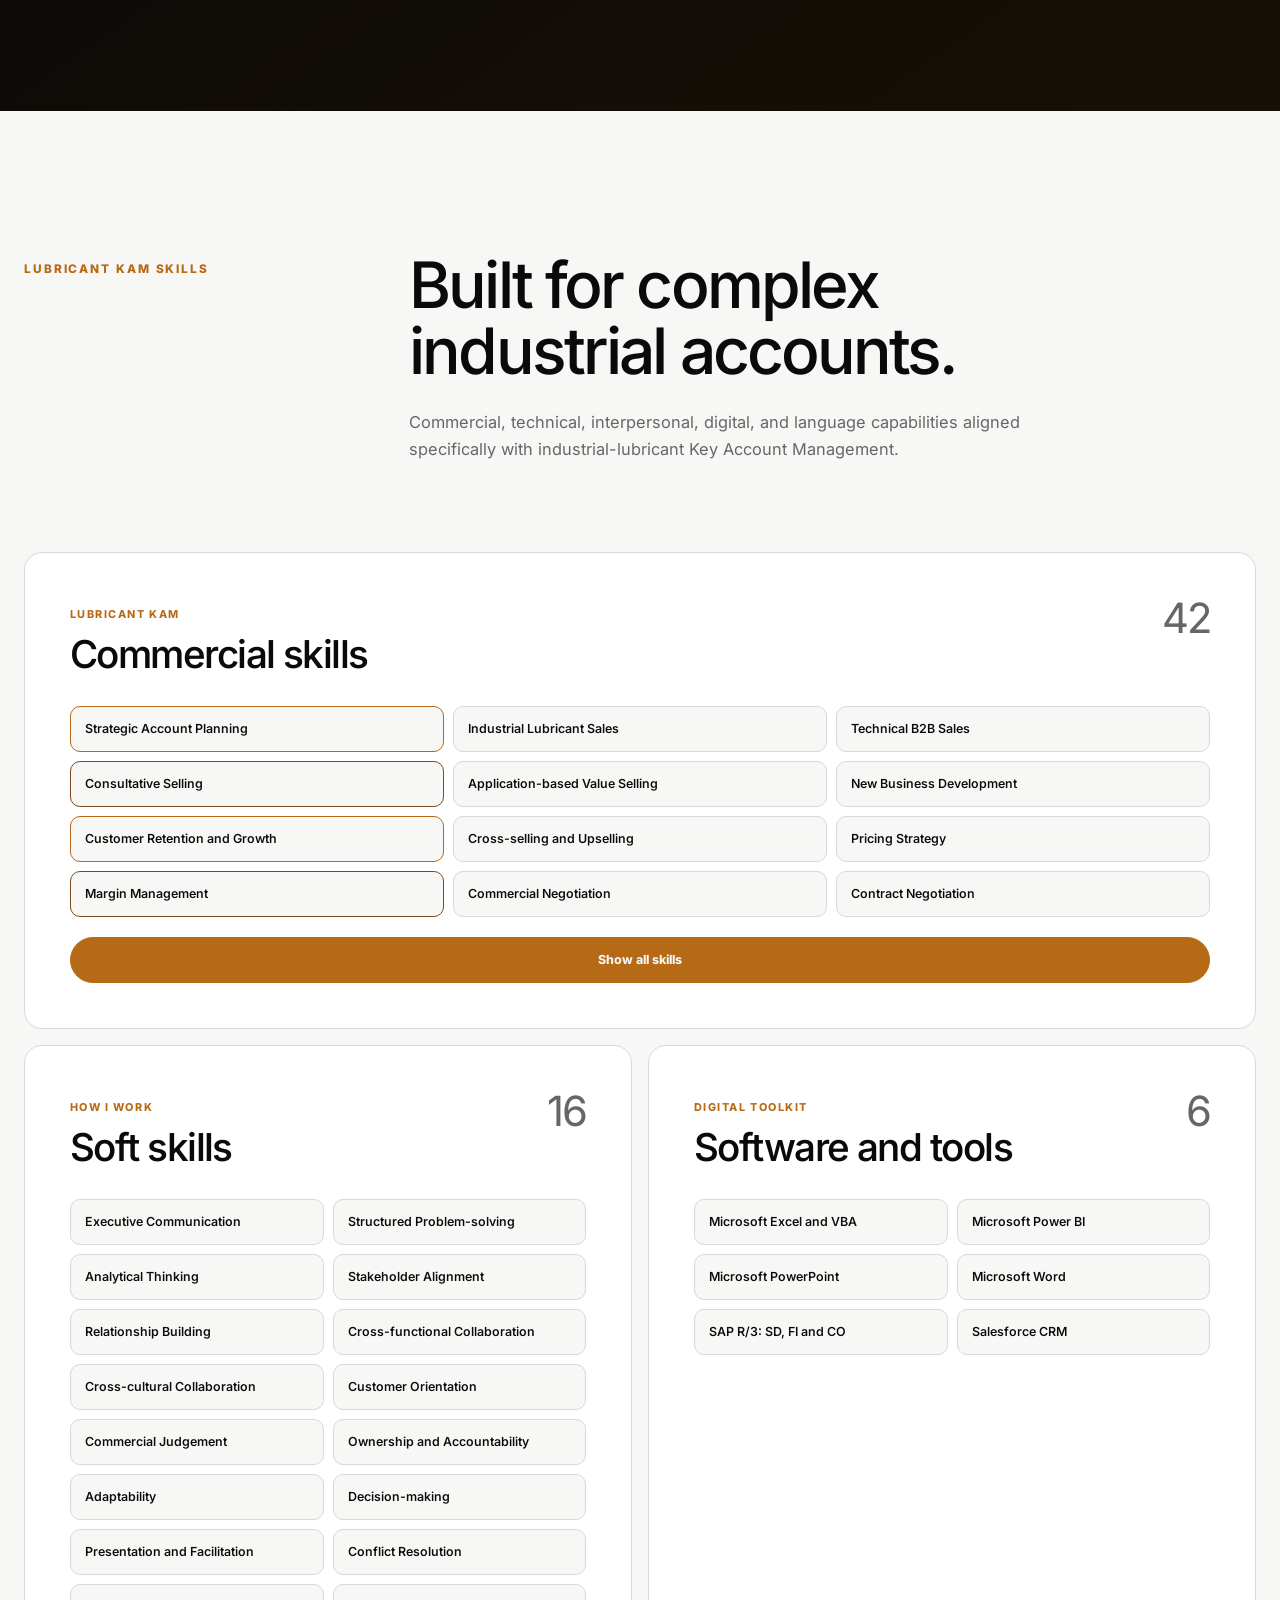
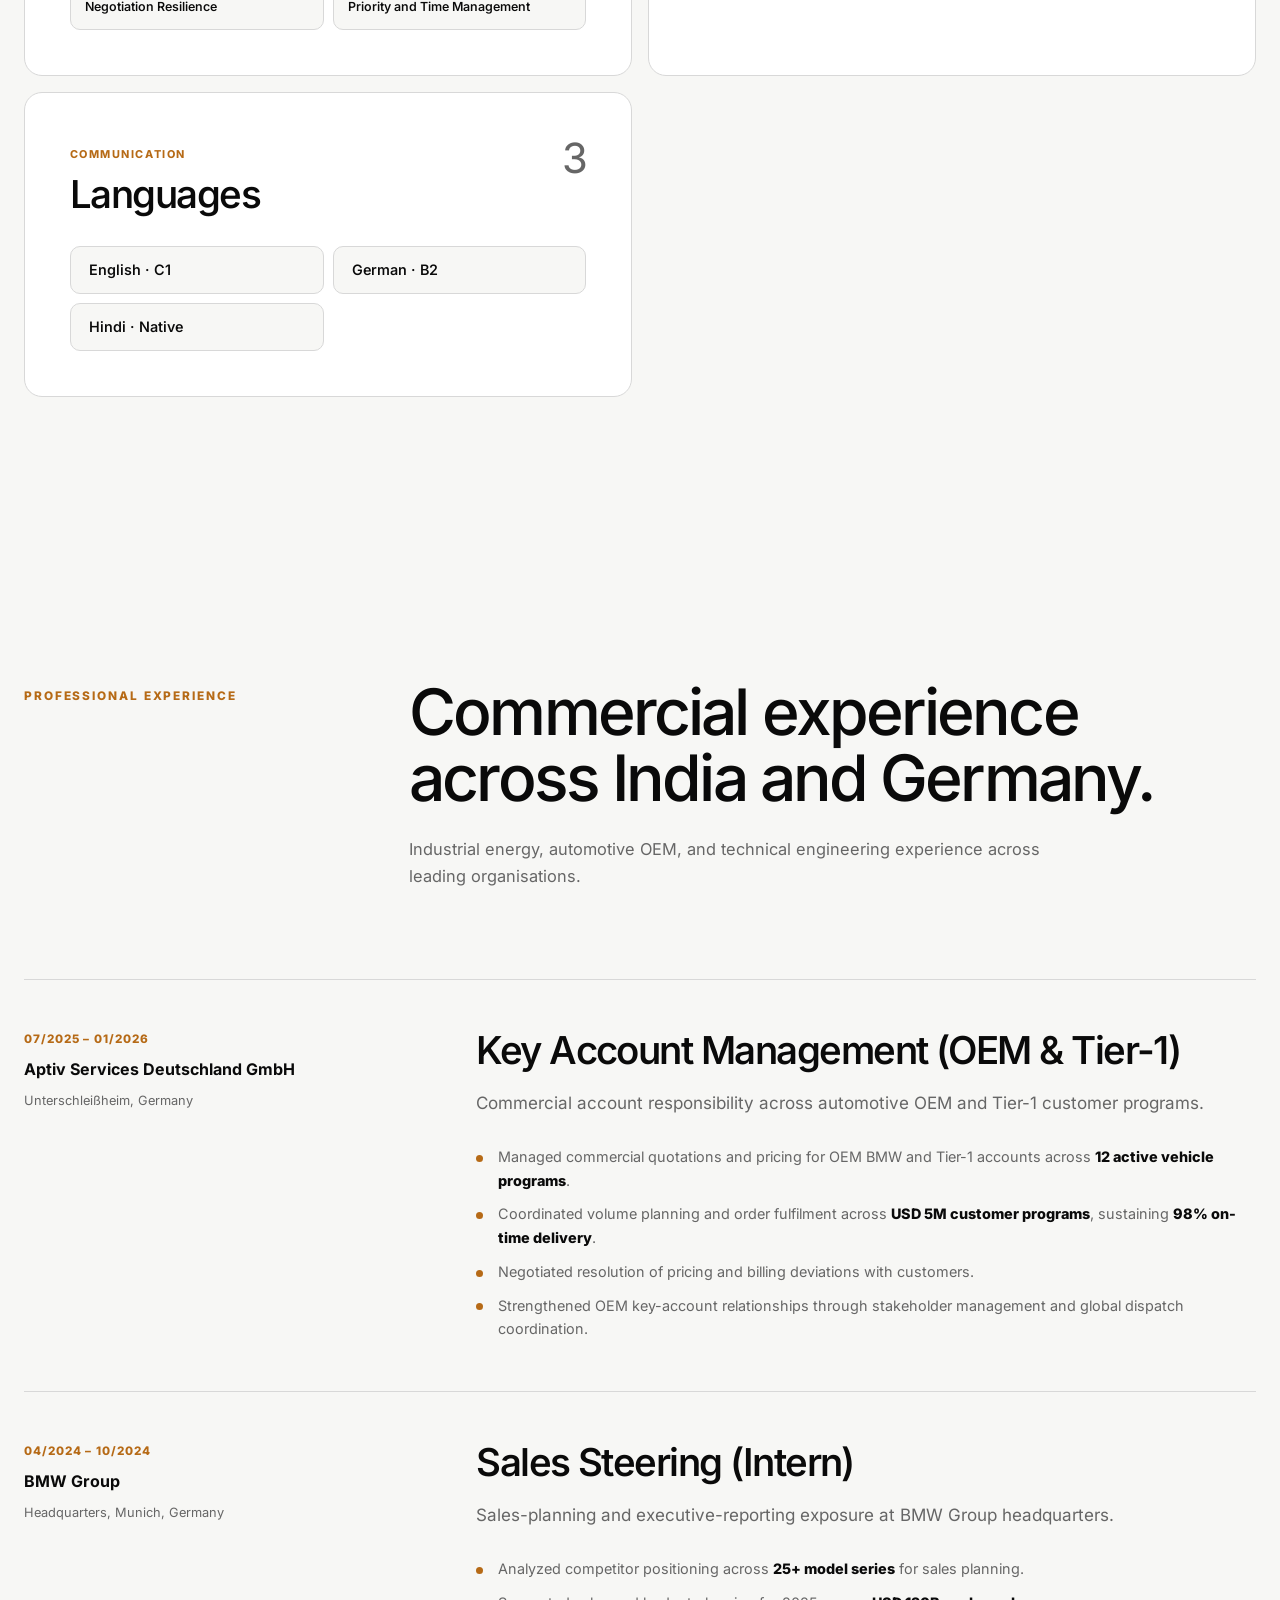
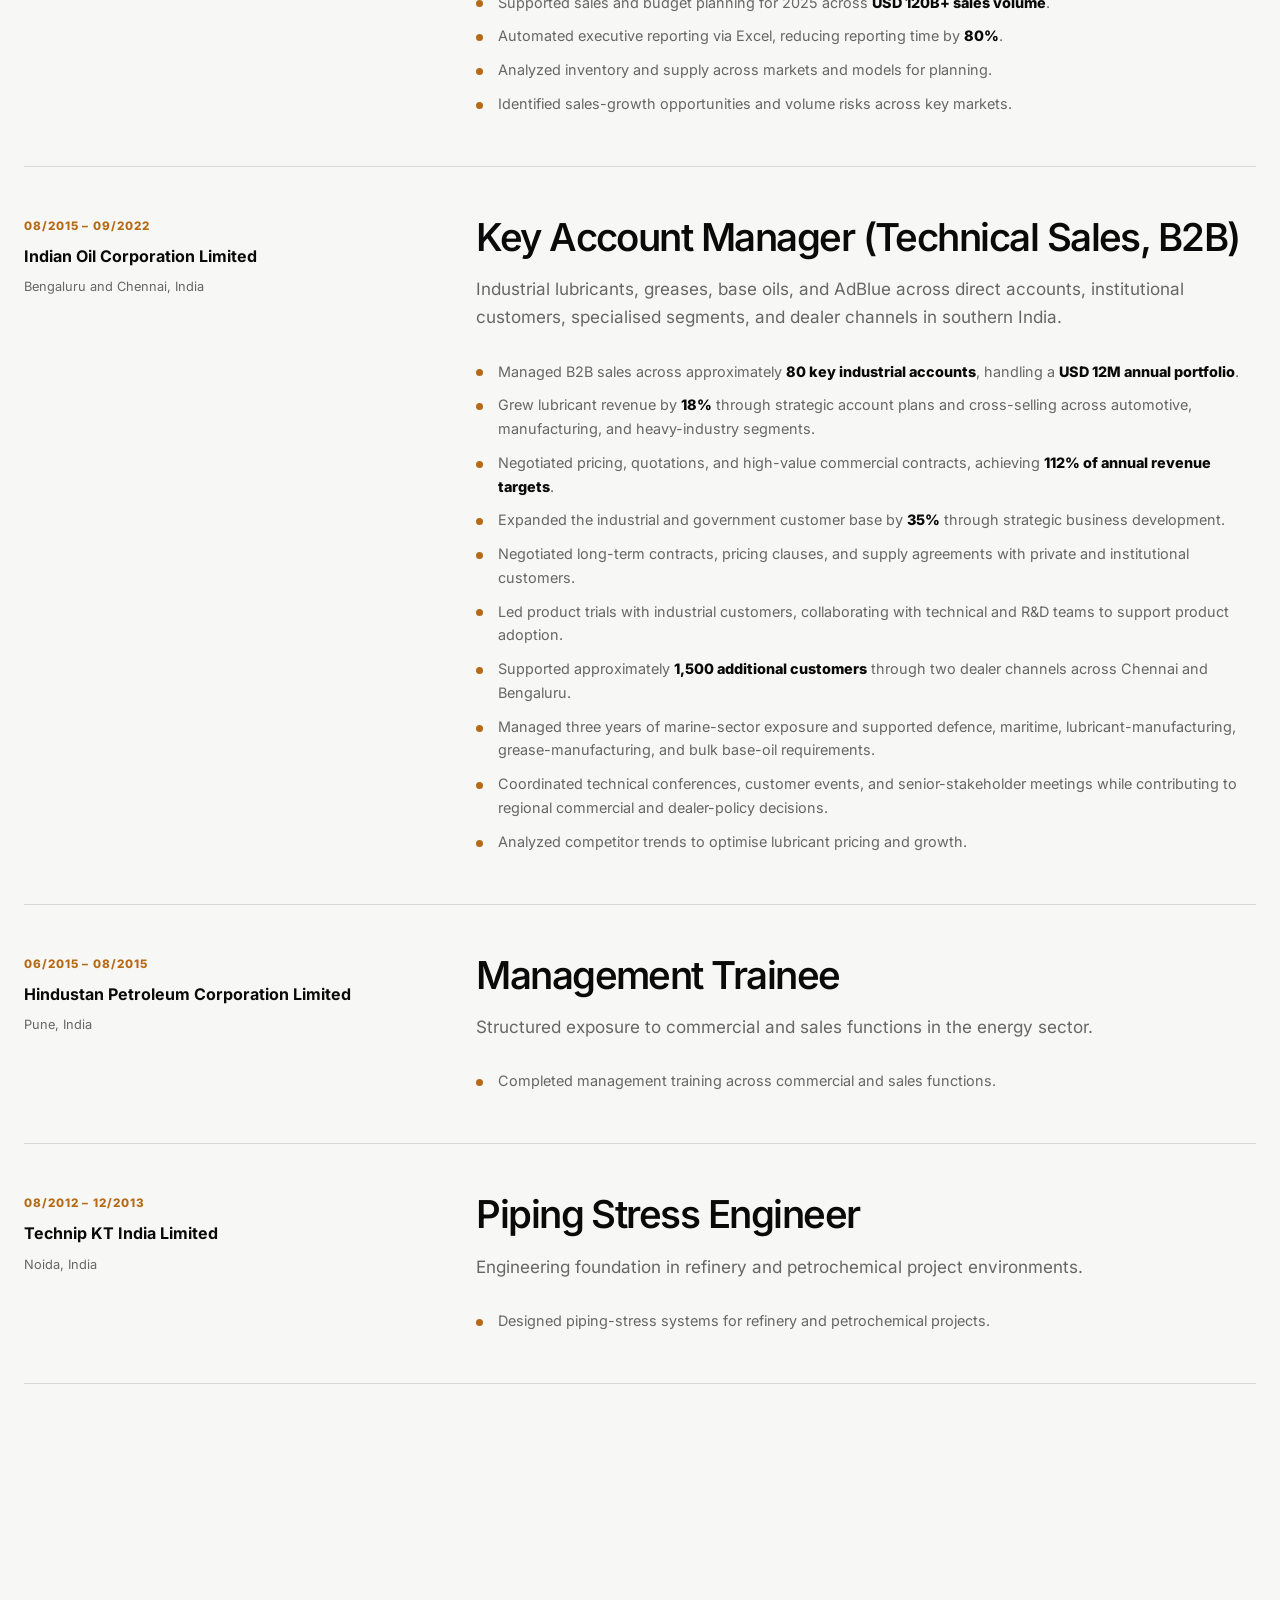
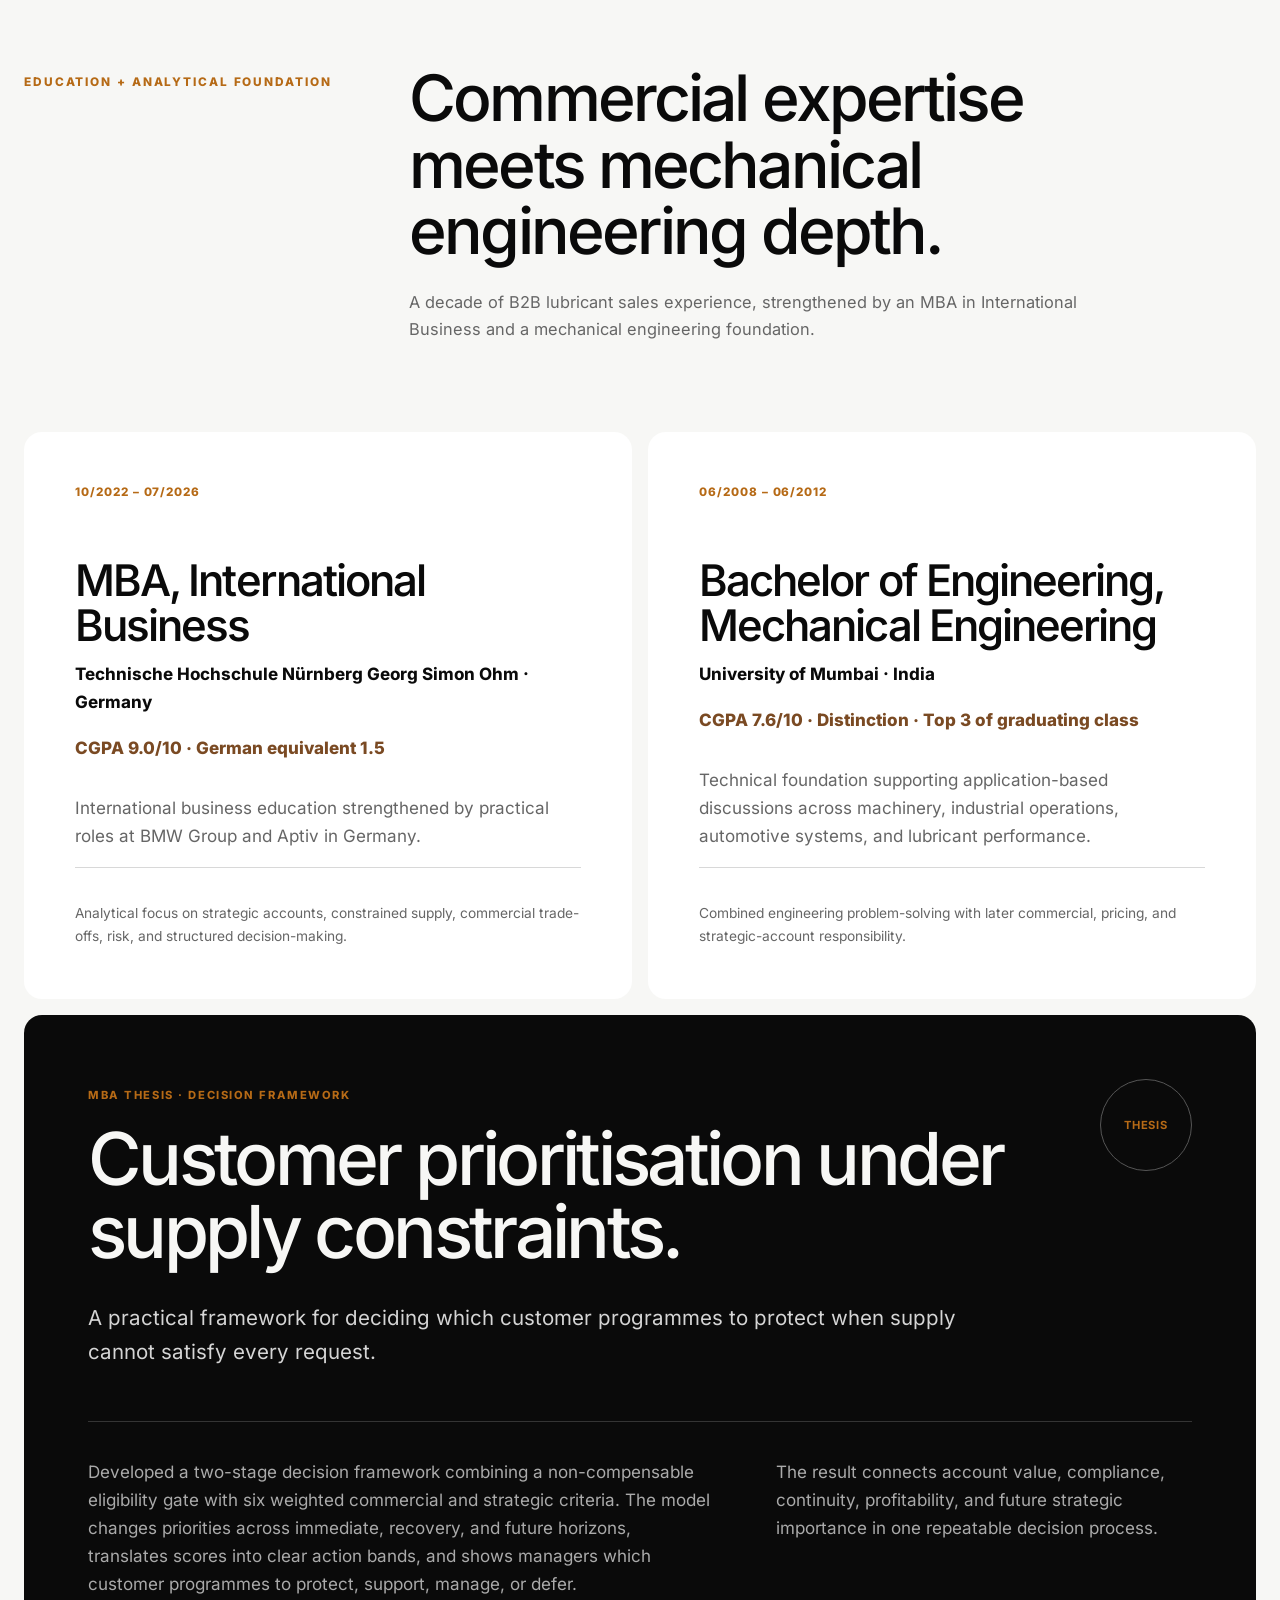
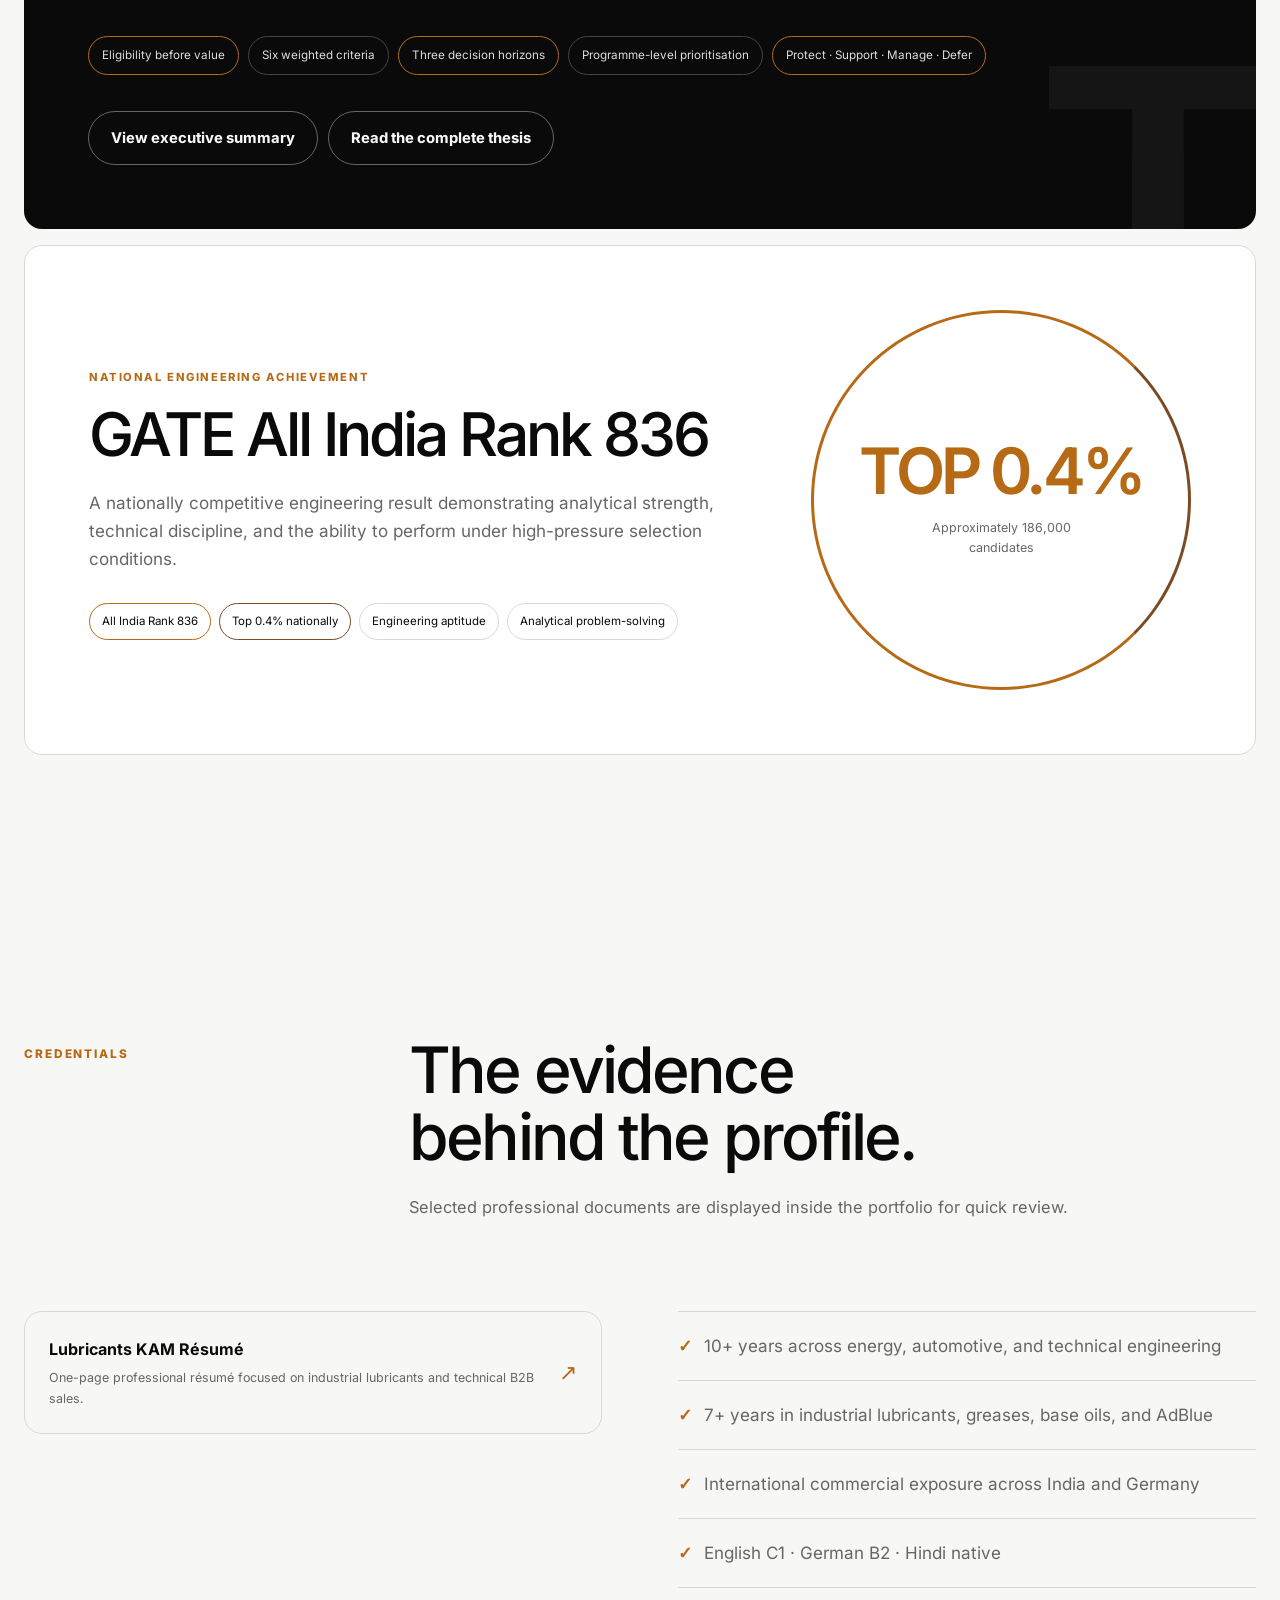
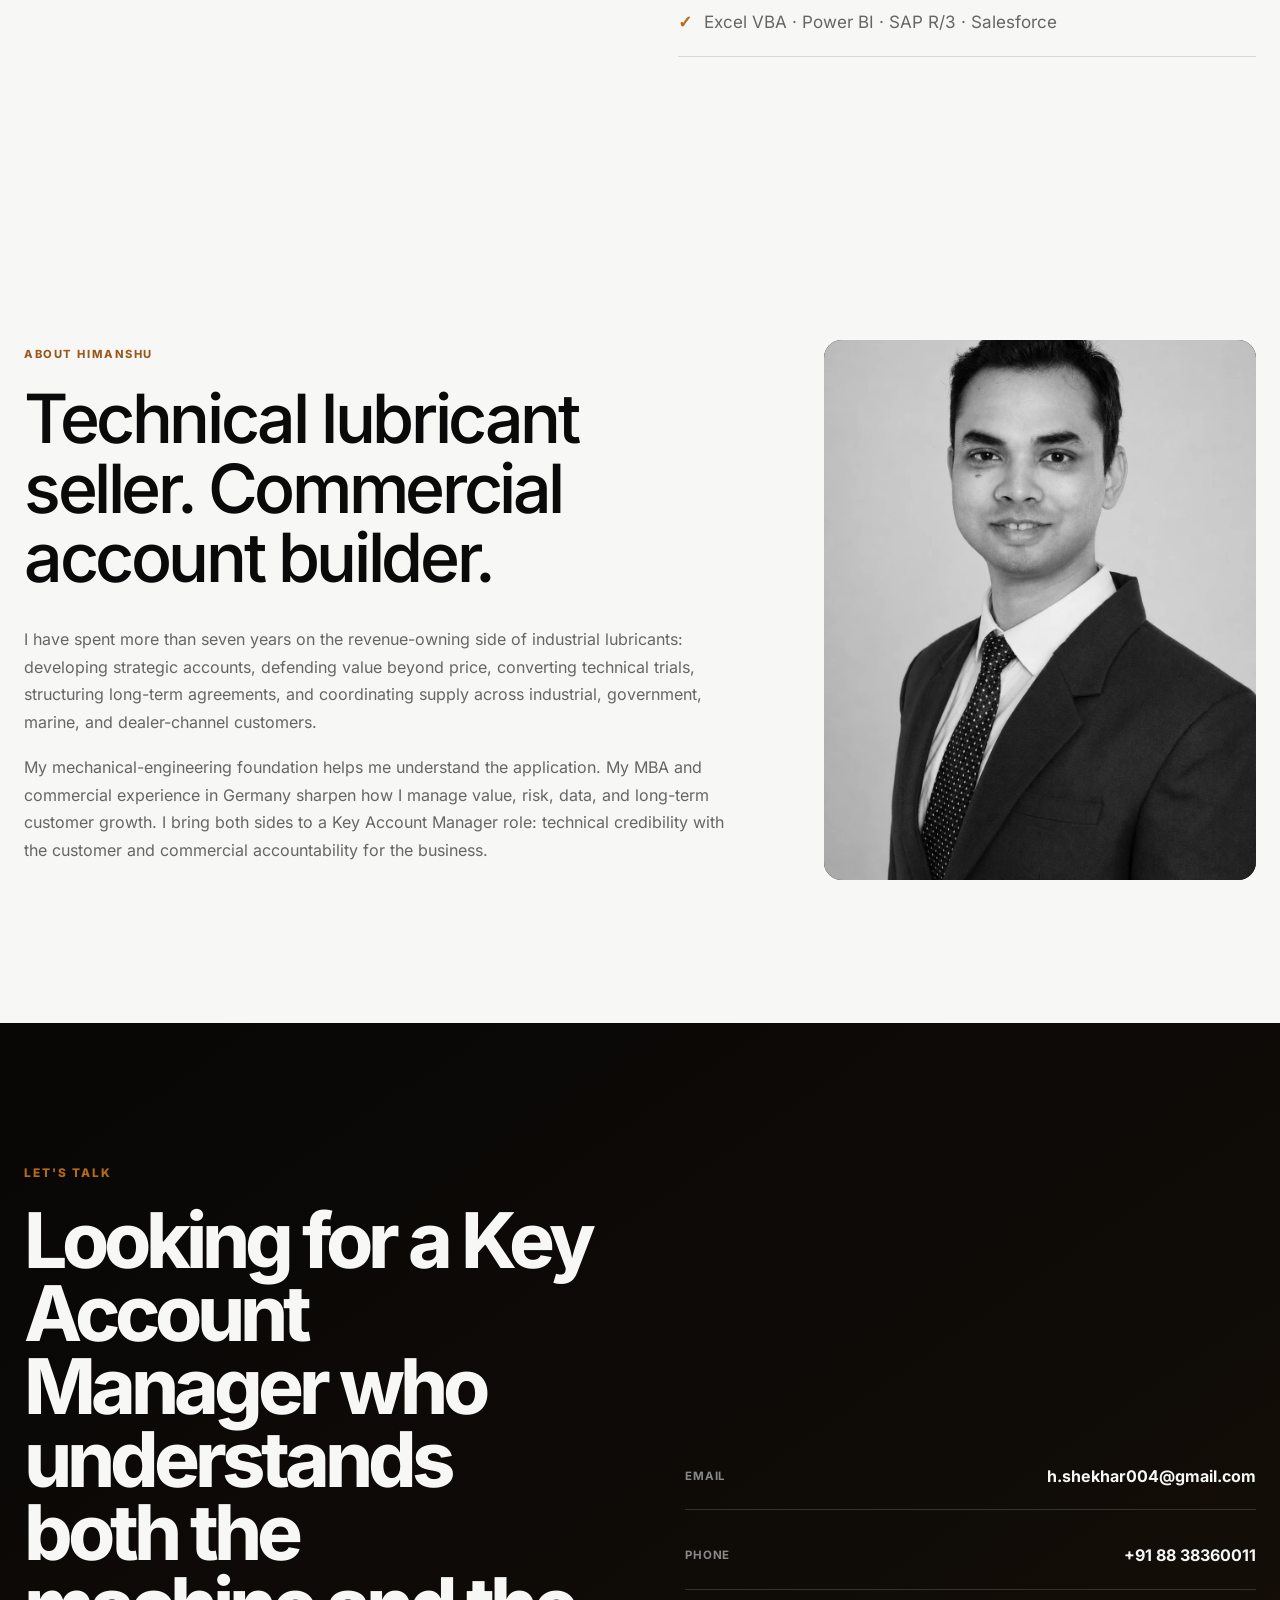
==== commit 9abbbe39: "Add files via upload" ====
--- a/index.html
+++ b/index.html
@@ -3,13 +3,14 @@
 <head>
   <meta charset="utf-8">
   <meta name="viewport" content="width=device-width, initial-scale=1, viewport-fit=cover">
+<link rel="icon" href="./favicon.ico" type="image/x-icon">
   <meta name="theme-color" content="#080808">
   <meta name="description" content="Commercial portfolio of Himanshu Shekhar, Industrial Lubricants Key Account Manager.">
   <meta name="robots" content="noindex,nofollow">
   <title>Himanshu Shekhar | Industrial Lubricants KAM</title>
-  <link rel="stylesheet" href="css/styles.css">
-  <script src="js/content.js" defer></script>
-  <script src="js/site.js" defer></script>
+  <link rel="stylesheet" href="css/styles.css?v=5">
+  <script src="js/content.js?v=5" defer></script>
+  <script src="js/site.js?v=5" defer></script>
 </head>
 <body>
   <a class="skip-link" href="#main">Skip to content</a>
--- a/css/styles.css
+++ b/css/styles.css
@@ -39,7 +39,8 @@
   -webkit-font-smoothing: antialiased;
   overflow-x: hidden;
 }
-body.modal-open, body.nav-open { overflow: hidden; }
+body.modal-open { overflow: hidden; }
+body.nav-open { overflow-x: hidden; }
 a { color: inherit; text-decoration: none; }
 button, input, textarea, select { font: inherit; }
 button { color: inherit; }
@@ -404,12 +405,14 @@
   .header-cta { display: none; }
   .menu-toggle { display: block; justify-self: end; }
   .mobile-nav {
-    position: fixed; inset: var(--header-height) 0 0; display: flex; flex-direction: column; padding: 28px 24px 60px;
-    background: var(--bg); transform: translateX(100%); visibility: hidden; transition: transform .35s var(--ease), visibility .35s;
-    overflow: auto;
+    position: absolute; top: 100%; left: 0; right: 0; height: calc(100vh - var(--header-height)); height: calc(100dvh - var(--header-height)); z-index: 1200;
+    display: flex; flex-direction: column; gap: 0; padding: 28px 24px 60px;
+    background: var(--bg); transform: translateX(100%); visibility: hidden; pointer-events: none;
+    transition: transform .35s var(--ease), visibility .35s;
+    overflow-y: auto; -webkit-overflow-scrolling: touch;
   }
-  .mobile-nav.open { transform: none; visibility: visible; }
-  .mobile-nav a { padding: 18px 0; border-bottom: 1px solid var(--border); font: 720 1.5rem/1 var(--heading-font); letter-spacing: -.03em; }
+  .mobile-nav.open { transform: none; visibility: visible; pointer-events: auto; }
+  .mobile-nav a { display: block; padding: 18px 0; border-bottom: 1px solid var(--border); font: 720 1.5rem/1.08 var(--heading-font); letter-spacing: -.03em; }
   .hero { grid-template-columns: 1fr; padding-top: calc(var(--header-height) + 9vh); align-content: center; }
   .section-head { grid-template-columns: 1fr; gap: 20px; }
   .metrics-grid, .steps-grid { grid-template-columns: repeat(2, 1fr); }
@@ -469,3 +472,1074 @@
   *, *::before, *::after { scroll-behavior: auto !important; animation-duration: .01ms !important; animation-iteration-count: 1 !important; transition-duration: .01ms !important; }
   .reveal { opacity: 1; transform: none; }
 }
+
+/* ==========================================================
+   2026 PREMIUM LUBRICANT IDENTITY LAYER
+   ========================================================== */
+:root {
+  --oil-deep: #0b0906;
+  --oil-brown: #5a3214;
+  --oil-copper: #9a571a;
+  --oil-gold: #c7892d;
+  --oil-light: #f2d69a;
+  --oil-cream: #f7f0e3;
+  --oil-glass: rgba(255,255,255,.065);
+}
+
+body {
+  background:
+    radial-gradient(900px 520px at 85% 5%, rgba(190,120,29,.10), transparent 65%),
+    radial-gradient(760px 430px at 8% 36%, rgba(94,48,16,.06), transparent 70%),
+    var(--bg);
+}
+
+.site-header {
+  background: color-mix(in srgb, var(--bg) 88%, transparent);
+  border-bottom-color: color-mix(in srgb, var(--oil-gold) 18%, transparent);
+}
+.desktop-nav a::after { background: linear-gradient(90deg, var(--oil-copper), var(--oil-gold), var(--oil-light)); }
+.desktop-nav a:hover, .desktop-nav a.active { color: var(--oil-copper); }
+.brand-mark { border-color: color-mix(in srgb, var(--oil-copper) 75%, var(--text)); }
+.brand-mark:hover { background: linear-gradient(145deg, var(--oil-brown), var(--oil-gold)); border-color: transparent; color:#fff; }
+.header-cta { border-color: var(--oil-copper); }
+.header-cta:hover { background: linear-gradient(135deg,var(--oil-brown),var(--oil-gold)); border-color:transparent; }
+
+.hero { overflow: hidden; isolation: isolate; }
+.hero::before {
+  content:""; position:absolute; width:580px; height:580px; right:-130px; top:12%; z-index:-2;
+  border-radius: 42% 58% 63% 37% / 52% 36% 64% 48%;
+  background:
+    radial-gradient(circle at 35% 28%, rgba(255,239,199,.95) 0 2%, transparent 4%),
+    radial-gradient(circle at 40% 32%, rgba(231,184,96,.38), transparent 25%),
+    linear-gradient(145deg, rgba(70,35,11,.94), rgba(189,117,26,.76) 48%, rgba(246,216,153,.72));
+  filter: blur(.2px) saturate(1.05);
+  box-shadow: inset 35px 45px 80px rgba(255,255,255,.24), inset -50px -60px 110px rgba(21,10,3,.42), 0 50px 120px rgba(84,43,12,.16);
+  opacity:.22; transform: rotate(-18deg);
+}
+.hero::after {
+  content:""; position:absolute; left:-14vw; right:-14vw; bottom:-150px; height:310px; z-index:-1;
+  background: radial-gradient(55% 100% at 50% 100%, rgba(158,91,19,.20), transparent 68%);
+  filter: blur(25px);
+}
+.hero-copy { position:relative; z-index:2; max-width: 900px; }
+.hero-title { letter-spacing:-.065em; }
+.hero-title::after { content:""; display:block; width:110px; height:5px; margin-top:24px; border-radius:99px; background:linear-gradient(90deg,var(--oil-brown),var(--oil-gold),transparent); }
+.lubricant-hero-art { position:absolute; right:0; top:50%; width:430px; height:430px; transform:translateY(-48%); pointer-events:none; z-index:1; }
+.oil-orbit { position:absolute; inset:18%; border:1px solid rgba(154,87,26,.25); border-radius:50%; }
+.orbit-a { transform:rotate(15deg) scaleX(1.3); }
+.orbit-b { inset:28%; transform:rotate(-28deg) scaleY(1.35); border-color:rgba(199,137,45,.34); }
+.hero-drop {
+  position:absolute; width:125px; height:125px; left:51%; top:47%;
+  transform:translate(-50%,-50%) rotate(45deg); border-radius:58% 42% 60% 40% / 66% 42% 58% 34%;
+  background: linear-gradient(135deg,#3e220e 0%,#8d4e16 36%,#d59c42 72%,#f2d69a 100%);
+  box-shadow: inset 14px 18px 28px rgba(255,255,255,.28), inset -18px -23px 32px rgba(37,17,4,.44), 0 25px 65px rgba(111,61,16,.32);
+  animation: oilFloat 5s ease-in-out infinite;
+}
+.hero-drop::before { content:""; position:absolute; width:31%; height:22%; left:18%; top:15%; border-radius:50%; background:rgba(255,244,216,.48); filter:blur(3px); }
+.hero-drop i { position:absolute; width:18px; height:18px; right:19px; bottom:22px; border-radius:50%; background:rgba(61,27,6,.34); }
+.hero-art-label { position:absolute; left:50%; bottom:36px; transform:translateX(-50%); white-space:nowrap; font-size:.58rem; letter-spacing:.2em; color:var(--oil-copper); font-weight:800; }
+@keyframes oilFloat { 0%,100%{transform:translate(-50%,-50%) rotate(45deg) translateY(0)} 50%{transform:translate(-50%,-50%) rotate(45deg) translateY(-12px)} }
+
+/* Oil-drop pointer */
+@media (pointer:fine) {
+  html, body, a, button, [role="button"] { cursor:none !important; }
+  .custom-cursor {
+    width:24px !important; height:31px !important; margin:-15px 0 0 -12px !important;
+    border:0 !important; border-radius:65% 35% 65% 35% / 70% 36% 64% 30% !important;
+    background:linear-gradient(145deg,#4a260d 0%,#9c5a19 43%,#dfaa54 72%,#f7dea3 100%) !important;
+    box-shadow:inset 3px 4px 6px rgba(255,255,255,.34),inset -4px -5px 7px rgba(34,14,2,.35),0 3px 10px rgba(70,35,7,.32) !important;
+    transform-origin:center center; overflow:visible !important;
+  }
+  .custom-cursor::before { content:""; position:absolute; width:7px; height:5px; left:5px; top:5px; border-radius:50%; background:rgba(255,247,224,.62); filter:blur(.5px); }
+  .custom-cursor span { display:none !important; }
+  .custom-cursor.is-link { width:34px !important; height:43px !important; margin:-21px 0 0 -17px !important; filter:saturate(1.15); }
+  .cursor-dot { display:none !important; }
+}
+
+/* Lubrication Lab */
+.lubricant-lab { position:relative; overflow:hidden; background:
+  radial-gradient(800px 480px at 12% 8%, rgba(175,103,24,.18), transparent 66%),
+  radial-gradient(680px 520px at 94% 50%, rgba(203,146,54,.11), transparent 66%),
+  #090704 !important; color:#f9f1df; }
+.lubricant-lab::before { content:""; position:absolute; width:440px; height:620px; right:-250px; top:460px; border-radius:50%; background:rgba(187,110,28,.12); filter:blur(75px); }
+.lab-head { display:grid; grid-template-columns: minmax(160px,.45fr) 1.55fr; gap:50px; align-items:start; margin-bottom:55px; }
+.lab-head .eyebrow { color:var(--oil-light); }
+.lab-head h2 { color:#fff8ec; }
+.lab-head p { color:#bfb3a1; }
+.lab-hero { position:relative; display:grid; grid-template-columns:1fr 1fr; gap:55px; align-items:center; min-height:420px; margin:0 0 28px; padding:52px; border:1px solid rgba(239,204,143,.14); border-radius:36px; background:linear-gradient(135deg,rgba(255,255,255,.055),rgba(255,255,255,.012)); overflow:hidden; }
+.lab-hero::after { content:""; position:absolute; width:430px;height:430px;right:-160px;bottom:-260px;border-radius:50%;background:radial-gradient(circle,rgba(209,145,51,.26),transparent 67%); }
+.micro-label { display:inline-block; margin-bottom:14px; color:#ddb56f; font-size:.7rem; font-weight:800; letter-spacing:.17em; }
+.lab-hero h3 { margin:0 0 16px; font-size:clamp(2rem,3.5vw,4rem); line-height:1; letter-spacing:-.045em; }
+.lab-hero p { max-width:650px;color:#c9bead; }
+.lab-chip-row { display:flex;flex-wrap:wrap;gap:8px;margin-top:25px; }
+.lab-chip-row span { border:1px solid rgba(227,184,109,.22); border-radius:99px; padding:8px 11px; font-size:.7rem; color:#ebd2a4; background:rgba(184,109,28,.06); }
+.film-visual { position:relative; min-height:285px; perspective:700px; }
+.bearing { position:absolute; left:8%; right:6%; height:66px; border-radius:50%; display:grid;place-items:center; font-size:.68rem; letter-spacing:.12em;text-transform:uppercase;color:#9f9483; background:linear-gradient(180deg,#5f6163,#252627 45%,#111); box-shadow:inset 0 5px 13px rgba(255,255,255,.16),0 15px 35px rgba(0,0,0,.35); }
+.bearing-top { top:35px; transform:rotateX(64deg); }
+.bearing-bottom { bottom:35px; transform:rotateX(64deg); }
+.oil-film { position:absolute; left:13%; right:11%; top:50%; height:82px; transform:translateY(-50%) skewX(-13deg); border-radius:55% 45% 52% 48%; background:linear-gradient(90deg,rgba(76,35,7,.74),rgba(180,105,24,.95),rgba(244,207,132,.76),rgba(118,62,10,.9)); box-shadow:inset 0 12px 18px rgba(255,255,255,.18),0 10px 28px rgba(198,127,32,.2); overflow:hidden; }
+.oil-film i { position:absolute; top:12%; width:55px;height:55px;border-radius:50%; background:rgba(255,226,164,.13); filter:blur(1px); animation:filmMove 4s linear infinite; }
+.oil-film i:nth-child(2){left:25%;animation-delay:-1s}.oil-film i:nth-child(3){left:48%;animation-delay:-2s}.oil-film i:nth-child(4){left:70%;animation-delay:-3s}.oil-film i:nth-child(5){left:90%;animation-delay:-.5s}
+.film-arrow { position:absolute; right:9%; top:53%; font-size:.66rem; color:#f0cb83; letter-spacing:.08em; }
+@keyframes filmMove { from{transform:translateX(-90px)} to{transform:translateX(390px)} }
+.lab-grid { display:grid; grid-template-columns:1fr 1fr; gap:28px; margin:28px 0; }
+.lab-panel { position:relative; padding:34px; min-height:390px; border:1px solid rgba(243,213,161,.14); border-radius:28px; background:linear-gradient(145deg,rgba(255,255,255,.055),rgba(255,255,255,.016)); overflow:hidden; }
+.lab-panel::after { content:""; position:absolute; width:180px;height:180px;right:-80px;bottom:-90px;border-radius:50%;background:rgba(202,134,42,.08);filter:blur(20px); }
+.lab-panel-head { display:flex;gap:16px;align-items:flex-start;margin-bottom:24px; }
+.lab-panel-head>span { min-width:36px;height:36px;border:1px solid rgba(224,179,97,.32);border-radius:50%;display:grid;place-items:center;color:#e1b96f;font-size:.7rem;font-weight:800; }
+.lab-panel-head small { color:#a99b88;font-size:.62rem;letter-spacing:.14em; }
+.lab-panel-head h3 { margin:4px 0 0;font-size:1.3rem;line-height:1.15;color:#fff7e8; }
+.grade-big { display:flex;align-items:center;justify-content:center;gap:14px; margin:24px 0 27px;font-size:clamp(3.4rem,6vw,6rem);line-height:1;letter-spacing:-.08em; }
+.grade-big b:first-child{background:linear-gradient(180deg,#fff1d1,#be7722);-webkit-background-clip:text;background-clip:text;color:transparent}.grade-big b:last-child{background:linear-gradient(180deg,#f0bd65,#7a3c0e);-webkit-background-clip:text;background-clip:text;color:transparent}.grade-big i{font-style:normal;color:#544534}
+.grade-explain { display:grid;grid-template-columns:1fr 1fr;gap:13px; }
+.grade-explain p { margin:0;padding:14px;border-radius:16px;background:rgba(255,255,255,.04); }
+.grade-explain strong { display:block;color:#e6bd74;font-size:1.1rem;margin-bottom:5px }.grade-explain span{font-size:.78rem;color:#aaa093;line-height:1.45}
+.grade-selector { display:flex;flex-wrap:wrap;gap:8px;margin-top:17px; }
+.grade-btn { cursor:pointer;border:1px solid rgba(227,184,109,.22);background:transparent;color:#b9ad9b;padding:8px 10px;border-radius:99px;font-size:.72rem;transition:.2s; }
+.grade-btn:hover,.grade-btn.active{background:linear-gradient(135deg,#70400f,#c4822e);color:white;border-color:transparent;transform:translateY(-1px)}
+.technical-note { position:relative;z-index:1;margin:19px 0 0;padding-top:14px;border-top:1px solid rgba(255,255,255,.08);font-size:.73rem;color:#918676;line-height:1.5; }
+.iso-axis { display:flex;justify-content:space-between;color:#7f7568;font-size:.62rem;text-transform:uppercase;letter-spacing:.14em;margin-bottom:8px; }
+.iso-bars { display:grid;gap:9px; }
+.iso-bars>div { width:var(--w); min-width:46%; padding:10px 12px;border-radius:5px 99px 99px 5px;background:linear-gradient(90deg,rgba(109,57,12,.75),rgba(205,141,48,.83),rgba(238,200,124,.7));color:#140b04;box-shadow:inset 0 1px rgba(255,255,255,.32); }
+.iso-bars b { display:block;font-size:.78rem }.iso-bars span{display:block;font-size:.62rem;opacity:.72;white-space:nowrap}
+.application-ribbon { margin:28px 0;padding:38px 34px;border-radius:28px;background:linear-gradient(135deg,rgba(123,66,16,.38),rgba(255,255,255,.03));border:1px solid rgba(230,184,105,.18); }
+.application-title { display:flex;justify-content:space-between;align-items:end;gap:20px;margin-bottom:30px}.application-title>span{font-size:.64rem;letter-spacing:.16em;color:#e1b96f;font-weight:800}.application-title h3{margin:0;font-size:1.45rem}
+.application-flow { display:grid;grid-template-columns:repeat(5,1fr);gap:12px; }
+.application-flow article { min-height:175px;padding:18px 15px;border-radius:20px;background:rgba(10,7,4,.46);border:1px solid rgba(255,255,255,.07);transition:transform .25s,border-color .25s; }
+.application-flow article:hover{transform:translateY(-5px);border-color:rgba(225,185,111,.32)}
+.application-flow b{display:block;margin:15px 0 7px;font-size:.84rem}.application-flow span{display:block;color:#9f9587;font-size:.68rem;line-height:1.45}
+.app-icon { display:block;position:relative;width:58px;height:58px;border-radius:18px;background:radial-gradient(circle at 32% 28%,#e9c984,#a36118 58%,#3e2109);box-shadow:inset 4px 5px 10px rgba(255,255,255,.17),0 9px 18px rgba(0,0,0,.22); }
+.engine-icon::after{content:"";position:absolute;inset:17px 11px;border:3px solid rgba(255,255,255,.72);border-radius:4px;box-shadow:12px 0 0 -8px white}
+.gear-icon::after{content:"⚙";position:absolute;inset:0;display:grid;place-items:center;color:#fff2d4;font-size:28px}.hydraulic-icon::after{content:"↕";position:absolute;inset:0;display:grid;place-items:center;color:#fff2d4;font-size:31px;font-weight:200}.grease-icon::after{content:"●";position:absolute;inset:0;display:grid;place-items:center;color:#fff2d4;font-size:31px}.marine-icon::after{content:"≈";position:absolute;inset:0;display:grid;place-items:center;color:#fff2d4;font-size:38px;font-weight:300}
+.spec-ladder { display:grid;gap:12px; }
+.spec-ladder>div { padding:16px 17px;border-left:3px solid #a96a1f;background:linear-gradient(90deg,rgba(182,106,22,.12),transparent); }
+.spec-ladder b{display:block;color:#ecc77e;font-size:.78rem}.spec-ladder span{color:#a89d8d;font-size:.72rem}
+.marine-machine { position:relative;height:100px;margin:-5px 0 15px; }
+.ship-hull { position:absolute;left:8%;right:8%;top:30px;height:45px;clip-path:polygon(0 0,100% 0,88% 75%,18% 100%,5% 72%);background:linear-gradient(180deg,#555,#111);box-shadow:inset 0 4px rgba(255,255,255,.13)}
+.ship-hull span{position:absolute;width:30px;height:13px;top:9px;background:#a66a23}.ship-hull span:nth-child(1){left:25%}.ship-hull span:nth-child(2){left:45%}.ship-hull span:nth-child(3){left:65%}
+.marine-lines{position:absolute;left:10%;right:10%;bottom:5px;height:15px;overflow:hidden}.marine-lines i{position:absolute;left:-10%;width:120%;height:1px;background:linear-gradient(90deg,transparent,#c88a33,transparent);border-radius:50%;animation:wave 3s ease-in-out infinite}.marine-lines i:nth-child(2){top:5px;animation-delay:-1s}.marine-lines i:nth-child(3){top:10px;animation-delay:-2s}@keyframes wave{50%{transform:translateX(8%) scaleY(2)}}
+.marine-cards { display:grid;gap:9px }.marine-cards>div{padding:12px;border-radius:12px;background:rgba(255,255,255,.035)}.marine-cards b{display:block;color:#ddba77;font-size:.76rem}.marine-cards span{display:block;color:#999083;font-size:.7rem;line-height:1.45}
+.molecule-cloud{position:relative;height:250px;margin-top:-5px}.molecule-cloud span{position:absolute;left:var(--x);top:var(--y);padding:7px 10px;border-radius:99px;background:rgba(197,129,41,.13);border:1px solid rgba(222,177,96,.2);font-size:.66rem;color:#e6c689;z-index:2}.molecule-cloud svg{position:absolute;inset:0;width:100%;height:100%}.molecule-cloud path{stroke:rgba(205,144,51,.27);stroke-width:.8;fill:none}
+.analysis-dials{display:grid;grid-template-columns:repeat(3,1fr);gap:24px 14px;margin-top:20px}.analysis-dials>div{text-align:center}.analysis-dials i{display:block;width:64px;height:64px;margin:0 auto 10px;border-radius:50%;background:conic-gradient(#c98a32 var(--p),rgba(255,255,255,.08) 0);position:relative}.analysis-dials i::after{content:"";position:absolute;inset:6px;border-radius:50%;background:#15100b}.analysis-dials b{display:block;font-size:.72rem;color:#e2bd76}.analysis-dials span{display:block;font-size:.59rem;color:#82786b;line-height:1.35}
+.stribeck { display:grid;grid-template-columns:.8fr 1.2fr;gap:34px;align-items:center;margin-top:28px;padding:38px;border:1px solid rgba(238,200,128,.14);border-radius:28px;background:rgba(255,255,255,.025); }
+.stribeck-copy>span{font-size:.66rem;color:#d7aa5e;letter-spacing:.15em}.stribeck-copy h3{font-size:1.55rem;margin:8px 0 10px}.stribeck-copy p{color:#9e9486;font-size:.82rem}.stribeck-chart svg{width:100%;height:270px;overflow:visible}.stribeck-chart .gridline{fill:none;stroke:rgba(255,255,255,.13);stroke-width:1}.stribeck-chart .curve{fill:none;stroke:url(#curveGlow);stroke-width:6;stroke-linecap:round;filter:drop-shadow(0 0 8px rgba(199,137,45,.25))}.stribeck-chart text{fill:#8e8375;font-size:13px}
+
+/* Give existing sections a subtler lubricant material language */
+.section-dark { background:linear-gradient(145deg,#080706,#0f0b07 58%,#171006) !important; }
+.metric-card, .step-card { border-color:rgba(205,143,52,.24) !important; }
+.metric-value, .card-number, .story-kicker, .about-eyebrow { color:var(--oil-copper) !important; }
+.tag { border-color:rgba(154,87,26,.22) !important; background:linear-gradient(135deg,rgba(181,106,22,.08),rgba(255,255,255,.24)) !important; }
+.capability-card:hover, .education-card:hover, .skill-group:hover { border-color:rgba(176,106,27,.38) !important; box-shadow:0 22px 60px rgba(83,42,8,.08); }
+
+@media (max-width: 1050px) {
+  .lubricant-hero-art { opacity:.28; right:-120px; }
+  .lab-grid,.lab-hero,.stribeck { grid-template-columns:1fr; }
+  .application-flow { grid-template-columns:repeat(3,1fr); }
+}
+@media (max-width: 720px) {
+  .lubricant-hero-art { display:none; }
+  .lab-head { grid-template-columns:1fr;gap:8px; }
+  .lab-hero,.lab-panel,.stribeck { padding:24px;border-radius:22px; }
+  .lab-hero { min-height:auto; }
+  .film-visual { min-height:250px; }
+  .grade-explain { grid-template-columns:1fr; }
+  .application-title{align-items:start;flex-direction:column}.application-flow{grid-template-columns:1fr 1fr}.analysis-dials{grid-template-columns:repeat(2,1fr)}
+  .stribeck-chart svg { height:210px; }
+}
+@media (prefers-reduced-motion:reduce){ .hero-drop,.oil-film i,.marine-lines i{animation:none!important} }
+
+
+
+/* ===== Final refinement: compact text-first hero, no gear image, all key content visible on first screen ===== */
+.hero {
+  width: 100%;
+  max-width: none;
+  min-height: calc(100svh - var(--header-height));
+  margin: 0;
+  padding: calc(var(--header-height) + 34px) max(24px, calc((100vw - var(--content-width)) / 2)) 28px;
+  display: flex;
+  align-items: center;
+}
+.hero-copy {
+  position: relative;
+  z-index: 2;
+  max-width: min(900px, 78vw);
+}
+.hero > .hero-copy > .eyebrow {
+  display: flex;
+  flex-direction: column;
+  gap: 8px;
+  margin-bottom: 18px;
+}
+.eyebrow-primary {
+  display: block;
+  color: var(--accent);
+  font-size: clamp(1rem, 1.55vw, 1.18rem);
+  font-weight: 820;
+  letter-spacing: .14em;
+  text-transform: uppercase;
+}
+.eyebrow-secondary {
+  display: block;
+  color: var(--accent);
+  opacity: .88;
+  font-size: clamp(.5rem, .75vw, .62rem);
+  font-weight: 760;
+  letter-spacing: .18em;
+  text-transform: uppercase;
+}
+.hero-title {
+  max-width: 100%;
+  font-size: clamp(2.7rem, 4.2vw, 4.35rem);
+  line-height: .92;
+  letter-spacing: -.06em;
+}
+.hero-title .hero-line { display: block; }
+.hero-subtitle {
+  max-width: 740px;
+  margin-top: 22px;
+  font-size: clamp(.96rem, 1.05vw, 1.08rem);
+  line-height: 1.52;
+}
+.hero-actions { margin-top: 24px; }
+.scroll-cue { left: max(24px, calc((100vw - var(--content-width)) / 2)); right: auto; bottom: 16px; }
+.lubricant-hero-art {
+  position: absolute;
+  right: max(32px, calc((100vw - var(--content-width)) / 2));
+  top: 52%;
+  width: clamp(240px, 24vw, 340px);
+  height: clamp(240px, 24vw, 340px);
+  transform: translateY(-48%);
+  pointer-events: none;
+  z-index: 1;
+  opacity: .96;
+}
+.hero-drop { width: 92px; height: 92px; left: 54%; top: 48%; }
+.hero-art-label, .hero-media, .hero-media-chip, .hero-media-glow { display: none !important; }
+
+@media (max-width: 1180px) {
+  .hero-copy { max-width: min(840px, 80vw); }
+  .hero-title { max-width: 100%; font-size: clamp(2.45rem, 4vw, 3.95rem); }
+  .lubricant-hero-art { width: 260px; height: 260px; right: 24px; opacity: .7; }
+}
+@media (max-width: 980px) {
+  .hero { padding-top: calc(var(--header-height) + 28px); padding-bottom: 28px; }
+  .hero-copy { max-width: 100%; }
+  .hero-title { max-width: 100%; font-size: clamp(2.35rem, 5.8vw, 3.4rem); }
+  .lubricant-hero-art { display: none; }
+}
+@media (max-width: 720px) {
+  .hero { min-height: auto; padding: calc(var(--header-height) + 24px) 16px 40px; align-items: flex-start; }
+  .hero > .hero-copy > .eyebrow { gap: 6px; margin-bottom: 14px; }
+  .eyebrow-primary { font-size: .92rem; }
+  .eyebrow-secondary { font-size: .5rem; letter-spacing: .15em; }
+  .hero-title { font-size: clamp(2.6rem, 12vw, 4.1rem); line-height: .94; }
+  .hero-subtitle { margin-top: 18px; font-size: .98rem; }
+  .hero-actions { margin-top: 22px; }
+  .scroll-cue { position: static; margin-top: 22px; }
+}
+
+@media (pointer:fine) and (prefers-reduced-motion:no-preference) {
+  html, body, a, button, [role="button"] { cursor:none !important; }
+  .custom-cursor {
+    display:block;
+    width: 18px !important;
+    height: 22px !important;
+    margin: -11px 0 0 -9px !important;
+    border: 0 !important;
+    border-radius: 0 !important;
+    background: url('../assets/cursor-oil-drop.png') center/contain no-repeat !important;
+    opacity: 0;
+    transition: transform .08s linear, opacity .15s ease, width .14s ease, height .14s ease, margin .14s ease, filter .14s ease;
+    box-shadow: none !important;
+    overflow: visible !important;
+  }
+  .custom-cursor::before { display:none !important; }
+  .custom-cursor.is-active { opacity: 1; }
+  .custom-cursor.is-link {
+    width: 34px !important;
+    height: 42px !important;
+    margin: -21px 0 0 -17px !important;
+    filter: saturate(1.12) drop-shadow(0 3px 8px rgba(99,57,16,.18));
+  }
+  .custom-cursor span { display:none !important; }
+}
+
+/* ===== Standalone Lubrication Lab page ===== */
+.lab-page-body {
+  --lab-bg: #090704;
+  --lab-surface: rgba(255,255,255,.05);
+  --lab-border: rgba(242,209,146,.16);
+  --lab-text: #f8efde;
+  --lab-muted: #b8ab96;
+  --lab-accent: #d69a43;
+  margin: 0;
+  background:
+    radial-gradient(900px 500px at 0% 0%, rgba(169,96,18,.18), transparent 60%),
+    radial-gradient(900px 600px at 100% 10%, rgba(234,194,123,.10), transparent 58%),
+    var(--lab-bg);
+  color: var(--lab-text);
+}
+.lab-page-body a { color: inherit; text-decoration: none; }
+.lab-page-shell { min-height: 100svh; }
+.lab-page-header {
+  position: sticky; top: 0; z-index: 20;
+  display: flex; align-items: center; justify-content: space-between; gap: 18px;
+  padding: 18px max(24px, calc((100vw - 1200px) / 2));
+  background: rgba(9,7,4,.78); backdrop-filter: blur(18px);
+  border-bottom: 1px solid rgba(242,209,146,.1);
+}
+.lab-back-link, .lab-home-link {
+  display: inline-flex; align-items: center; gap: 10px;
+  padding: 12px 16px; border-radius: 999px; font-size: .82rem; font-weight: 760;
+  border: 1px solid rgba(242,209,146,.18);
+  background: rgba(255,255,255,.04);
+}
+.lab-page-header strong { font-size: .8rem; letter-spacing: .18em; color: var(--lab-accent); text-transform: uppercase; }
+.lab-main { padding: 40px max(24px, calc((100vw - 1200px) / 2)) 80px; }
+.lab-page-hero {
+  display: grid; grid-template-columns: 1.05fr .95fr; gap: 32px; align-items: center;
+  padding: 34px; border-radius: 34px; border: 1px solid var(--lab-border);
+  background: linear-gradient(145deg, rgba(255,255,255,.055), rgba(255,255,255,.018));
+  overflow: hidden; position: relative;
+}
+.lab-page-hero::after {
+  content: ""; position: absolute; width: 360px; height: 360px; right: -140px; bottom: -140px; border-radius: 50%;
+  background: radial-gradient(circle, rgba(214,154,67,.22), transparent 70%);
+}
+.lab-page-kicker { display: inline-block; margin-bottom: 14px; color: var(--lab-accent); font-weight: 800; font-size: .74rem; letter-spacing: .16em; text-transform: uppercase; }
+.lab-page-hero h1 { margin: 0; max-width: 12ch; font-size: clamp(2.8rem, 5.6vw, 5.1rem); line-height: .92; letter-spacing: -.06em; }
+.lab-page-hero p { max-width: 650px; color: var(--lab-muted); font-size: 1.03rem; line-height: 1.65; }
+.lab-pill-row { display: flex; flex-wrap: wrap; gap: 10px; margin-top: 22px; }
+.lab-pill-row span { padding: 9px 12px; border-radius: 999px; font-size: .74rem; border: 1px solid rgba(242,209,146,.16); background: rgba(255,255,255,.04); color: #eed5a9; }
+.lab-page-hero-visual { position: relative; min-height: 420px; display: grid; place-items: center; }
+.lab-page-hero-visual img.main-visual { width: 100%; height: 100%; object-fit: cover; border-radius: 26px; }
+.lab-float-drop { position: absolute; width: 80px; right: 24px; bottom: 18px; filter: drop-shadow(0 16px 40px rgba(0,0,0,.3)); }
+.lab-sections { display: grid; gap: 26px; margin-top: 30px; }
+.lab-section-card {
+  display: grid; grid-template-columns: 1.08fr .92fr; gap: 24px; align-items: center;
+  padding: 28px; border: 1px solid var(--lab-border); border-radius: 30px;
+  background: linear-gradient(145deg, rgba(255,255,255,.04), rgba(255,255,255,.015));
+}
+.lab-section-card.reverse { grid-template-columns: .92fr 1.08fr; }
+.lab-section-card.reverse .lab-section-media { order: 2; }
+.lab-section-card.reverse .lab-section-copy { order: 1; }
+.lab-section-media img { width: 100%; display: block; border-radius: 22px; box-shadow: 0 30px 60px rgba(0,0,0,.22); }
+.lab-card-index { display: inline-flex; min-width: 38px; min-height: 38px; border-radius: 50%; align-items: center; justify-content: center; border: 1px solid rgba(242,209,146,.26); color: var(--lab-accent); font-size: .76rem; font-weight: 800; }
+.lab-section-copy small { display: block; margin: 0 0 10px; color: #a89579; font-size: .67rem; letter-spacing: .16em; text-transform: uppercase; }
+.lab-section-copy h2 { margin: 14px 0 12px; font-size: clamp(1.8rem, 3.2vw, 3rem); line-height: 1.02; letter-spacing: -.05em; color: #fff7eb; }
+.lab-section-copy p { color: var(--lab-muted); line-height: 1.65; }
+.lab-bullet-grid { display: grid; grid-template-columns: repeat(2, minmax(0, 1fr)); gap: 10px 14px; margin-top: 18px; }
+.lab-bullet-grid div { padding: 14px; border-radius: 16px; background: rgba(255,255,255,.04); color: #dfd1be; font-size: .9rem; }
+.lab-bullet-grid strong { display: block; color: #efc97c; margin-bottom: 4px; }
+.lab-technical-note { margin-top: 18px; padding-top: 16px; border-top: 1px solid rgba(255,255,255,.08); color: #968a77; font-size: .8rem; line-height: 1.5; }
+.lab-page-footer { display: flex; justify-content: center; margin-top: 36px; }
+.lab-page-footer .lab-back-link { background: linear-gradient(135deg, rgba(100,53,12,.8), rgba(188,125,35,.92)); border-color: transparent; color: #fff; }
+@media (max-width: 980px) {
+  .lab-page-hero, .lab-section-card, .lab-section-card.reverse { grid-template-columns: 1fr; }
+  .lab-section-card.reverse .lab-section-media, .lab-section-card.reverse .lab-section-copy { order: initial; }
+}
+@media (max-width: 720px) {
+  .hero {
+    min-height: auto;
+    padding: calc(var(--header-height) + 24px) 16px 40px;
+    display: block;
+  }
+  .hero-copy { max-width: 100%; padding-right: 0; }
+  .hero-title { max-width: 100%; font-size: clamp(2.45rem, 12vw, 4rem); }
+  .hero-subtitle { font-size: 1rem; }
+  .hero-media {
+    position: relative;
+    top: auto; right: auto; bottom: auto;
+    width: calc(100% + 16px);
+    margin: 22px -16px 0;
+  }
+  .hero-media img { height: 280px; mask-image: linear-gradient(180deg, rgba(0,0,0,.86), #000); -webkit-mask-image: linear-gradient(180deg, rgba(0,0,0,.86), #000); }
+  .hero-media-chip { right: 20px; bottom: 16px; font-size: .62rem; }
+  .scroll-cue { left: 16px; }
+  .lab-main { padding: 22px 16px 56px; }
+  .lab-page-header { padding: 14px 16px; }
+  .lab-page-hero { padding: 22px; }
+  .lab-page-hero-visual { min-height: 270px; }
+  .lab-bullet-grid { grid-template-columns: 1fr; }
+}
+
+
+
+/* ===== Rework v2 ===== */
+.hero-title { max-width: 12ch; }
+.hero-line { display: block; }
+.hero-line + .hero-line { margin-top: .08em; }
+.hero-copy { max-width: min(660px, 46vw); }
+.hero {
+  width: 100%;
+  max-width: none;
+  min-height: calc(100svh - var(--header-height));
+  padding: calc(var(--header-height) + 42px) 0 38px max(24px, calc((100vw - var(--content-width)) / 2));
+  display: flex;
+  align-items: center;
+}
+.hero-media {
+  position: absolute;
+  right: max(0px, calc((100vw - var(--content-width)) / 2 - 24px));
+  top: calc(var(--header-height) + 12px);
+  width: min(49vw, 760px);
+  height: min(74vh, 760px);
+  display: flex;
+  align-items: center;
+  justify-content: flex-end;
+}
+.hero-media img {
+  width: 100%;
+  height: 100%;
+  object-fit: contain;
+  object-position: right center;
+  filter: saturate(1.03) contrast(1.02);
+  mask-image: linear-gradient(90deg, rgba(0,0,0,0) 0%, rgba(0,0,0,.34) 16%, rgba(0,0,0,.92) 36%, #000 58%);
+  -webkit-mask-image: linear-gradient(90deg, rgba(0,0,0,0) 0%, rgba(0,0,0,.34) 16%, rgba(0,0,0,.92) 36%, #000 58%);
+}
+.hero-media::before {
+  content: "";
+  position: absolute;
+  inset: 5% 0 5% 12%;
+  border-radius: 50%;
+  background: radial-gradient(circle at 50% 45%, rgba(218,185,122,.26), rgba(218,185,122,.10) 52%, transparent 74%);
+  z-index: -1;
+}
+.hero-media-glow { width: 42%; height: 34%; right: 14%; bottom: 20%; }
+.hero-media-chip { bottom: 14px; right: 30px; }
+.scroll-cue { left: max(24px, calc((100vw - var(--content-width)) / 2)); right: auto; }
+
+@media (pointer:fine) and (prefers-reduced-motion:no-preference) {
+  .custom-cursor {
+    display:block;
+    width: 36px !important;
+    height: 44px !important;
+    margin: -22px 0 0 -18px !important;
+    border: 0 !important;
+    border-radius: 0 !important;
+    background: url('../assets/cursor-oil-drop.png') center/contain no-repeat !important;
+    opacity: 0;
+    transition: transform .08s linear, opacity .15s ease, width .16s ease, height .16s ease, margin .16s ease, filter .16s ease;
+    box-shadow: none !important;
+    overflow: visible !important;
+  }
+  .custom-cursor.is-active { opacity: 1; }
+  .custom-cursor.is-link {
+    width: 64px !important;
+    height: 78px !important;
+    margin: -39px 0 0 -32px !important;
+    filter: saturate(1.12) drop-shadow(0 6px 16px rgba(99,57,16,.22));
+  }
+  .custom-cursor span {
+    display: none;
+    position: absolute;
+    inset: 18px 10px 14px;
+    align-items: center;
+    justify-content: center;
+    color: #fff8ee;
+    font-size: 8px;
+    font-weight: 780;
+    line-height: 1.05;
+    letter-spacing: .03em;
+    text-align: center;
+    text-transform: uppercase;
+    opacity: 0;
+    text-shadow: 0 1px 3px rgba(64,31,4,.32);
+  }
+  .custom-cursor.is-link span {
+    display: flex !important;
+    opacity: 1 !important;
+  }
+}
+
+.lab-page-body {
+  background:
+    radial-gradient(980px 560px at 0% 0%, rgba(169,96,18,.18), transparent 58%),
+    radial-gradient(980px 620px at 100% 8%, rgba(234,194,123,.08), transparent 60%),
+    #090704;
+}
+.lab-page-header { z-index: 40; }
+.lab-chapter-nav {
+  position: sticky;
+  top: 76px;
+  z-index: 35;
+  display: flex;
+  flex-wrap: wrap;
+  gap: 10px;
+  padding: 14px max(24px, calc((100vw - 1200px) / 2));
+  background: rgba(9,7,4,.82);
+  backdrop-filter: blur(14px);
+  border-bottom: 1px solid rgba(242,209,146,.08);
+}
+.lab-chapter-nav a {
+  padding: 10px 14px;
+  border-radius: 999px;
+  border: 1px solid rgba(242,209,146,.14);
+  color: #eed9b3;
+  font-size: .76rem;
+  font-weight: 760;
+  letter-spacing: .04em;
+  background: rgba(255,255,255,.03);
+}
+.lab-floating-back {
+  position: fixed;
+  right: 20px;
+  bottom: 20px;
+  z-index: 50;
+  padding: 14px 18px;
+  border-radius: 999px;
+  background: linear-gradient(135deg, rgba(99,56,14,.92), rgba(188,125,35,.98));
+  color: #fff;
+  font-size: .8rem;
+  font-weight: 780;
+  letter-spacing: .02em;
+  box-shadow: 0 18px 40px rgba(0,0,0,.28);
+}
+.lab-main { padding-top: 30px; }
+.lab-page-hero, .lab-section-card {
+  border: 1px solid rgba(242,209,146,.12);
+  background: linear-gradient(145deg, rgba(255,255,255,.055), rgba(255,255,255,.018));
+  box-shadow: 0 28px 60px rgba(0,0,0,.16);
+}
+.lab-sections { gap: 34px; margin-top: 36px; }
+.lab-section-card { padding: 34px; }
+.lab-page-hero { gap: 40px; padding: 42px; }
+.lab-page-hero-visual { min-height: 470px; }
+.lab-page-hero-visual img.main-visual { object-fit: cover; }
+.lab-page-hero-visual::after {
+  content: "";
+  position: absolute;
+  inset: 0;
+  border-radius: 26px;
+  background: linear-gradient(180deg, transparent, rgba(9,7,4,.08));
+  pointer-events: none;
+}
+.lab-section-copy p { margin-bottom: 0; }
+.lab-diagram-card, .lab-timeline-panel, .selection-steps, .lab-icon-grid {
+  min-height: 100%;
+}
+.lab-diagram-card {
+  padding: 26px;
+  border-radius: 24px;
+  border: 1px solid rgba(242,209,146,.12);
+  background: linear-gradient(145deg, rgba(24,18,11,.95), rgba(12,10,7,.98));
+}
+.oil-flow-banner {
+  display: grid;
+  grid-template-columns: repeat(3, 1fr);
+  gap: 10px;
+  margin-bottom: 22px;
+}
+.oil-flow-banner span {
+  padding: 10px 0;
+  border-radius: 999px;
+  border: 1px solid rgba(242,209,146,.14);
+  color: #dcb976;
+  font-size: .7rem;
+  font-weight: 760;
+  text-align: center;
+  text-transform: uppercase;
+  letter-spacing: .1em;
+}
+.oil-film-track {
+  position: relative;
+  min-height: 150px;
+  border-radius: 26px;
+  background: linear-gradient(180deg, rgba(255,255,255,.02), rgba(255,255,255,.01));
+  overflow: hidden;
+  margin-bottom: 22px;
+}
+.oil-film-track::before, .oil-film-track::after {
+  content: "";
+  position: absolute;
+  left: 10%;
+  right: 10%;
+  height: 28px;
+  border-radius: 999px;
+  background: linear-gradient(90deg, rgba(79,45,10,.88), rgba(186,111,26,.96), rgba(244,205,130,.76), rgba(112,63,10,.92));
+  box-shadow: inset 0 8px 12px rgba(255,255,255,.16), 0 8px 20px rgba(194,125,33,.15);
+}
+.oil-film-track::before { top: 36px; }
+.oil-film-track::after { bottom: 36px; }
+.oil-film-track i {
+  position: absolute;
+  top: 50%;
+  width: 22px;
+  height: 22px;
+  margin-top: -11px;
+  border-radius: 50%;
+  background: radial-gradient(circle at 35% 35%, #fff4dd, #d79d41 46%, #8d5217 100%);
+  animation: drift 5.2s linear infinite;
+}
+.oil-film-track i:nth-child(1){ left: 8%; animation-delay: -.2s; }
+.oil-film-track i:nth-child(2){ left: 24%; animation-delay: -1.1s; }
+.oil-film-track i:nth-child(3){ left: 45%; animation-delay: -2.1s; }
+.oil-film-track i:nth-child(4){ left: 65%; animation-delay: -3.0s; }
+.oil-film-track i:nth-child(5){ left: 82%; animation-delay: -3.8s; }
+@keyframes drift { 0%,100% { transform: translateY(-8px) scale(.92); } 50% { transform: translateY(8px) scale(1.06); } }
+.lab-callout-grid {
+  display: grid;
+  grid-template-columns: 1fr 1fr;
+  gap: 12px;
+}
+.lab-callout-grid div {
+  padding: 16px;
+  border-radius: 18px;
+  background: rgba(255,255,255,.03);
+}
+.lab-callout-grid strong { display: block; color: #efca80; margin-bottom: 6px; }
+.lab-callout-grid span { color: #b0a28c; font-size: .85rem; line-height: 1.45; }
+.hd-card { display: grid; gap: 12px; }
+.metric-strip {
+  display: flex;
+  justify-content: space-between;
+  gap: 14px;
+  padding: 14px 16px;
+  border-radius: 16px;
+  background: rgba(255,255,255,.04);
+  color: #ddccb2;
+}
+.metric-strip span { color: #bda889; }
+.metric-strip b { color: #fff4de; font-weight: 760; }
+.lab-icon-grid {
+  display: grid;
+  grid-template-columns: repeat(2, minmax(0, 1fr));
+  gap: 16px;
+}
+.lab-icon-grid div {
+  padding: 18px;
+  border-radius: 20px;
+  background: linear-gradient(145deg, rgba(255,255,255,.04), rgba(255,255,255,.015));
+  border: 1px solid rgba(242,209,146,.10);
+}
+.lab-icon-grid span {
+  width: 48px;
+  height: 48px;
+  display: grid;
+  place-items: center;
+  margin-bottom: 12px;
+  border-radius: 50%;
+  background: radial-gradient(circle at 30% 28%, #ffefca, #d08e31 48%, #6f400c 100%);
+  color: #2f1904;
+  font-size: 1.2rem;
+  font-weight: 800;
+}
+.lab-icon-grid strong { display: block; color: #f0ca7f; margin-bottom: 6px; }
+.lab-icon-grid p { margin: 0; color: #b3a690; font-size: .88rem; }
+.lab-timeline-panel {
+  display: grid;
+  gap: 14px;
+  padding: 10px 0;
+}
+.analysis-node {
+  position: relative;
+  padding: 18px 18px 18px 62px;
+  border-radius: 18px;
+  background: rgba(255,255,255,.04);
+  border: 1px solid rgba(242,209,146,.10);
+}
+.analysis-node::before {
+  content: "";
+  position: absolute;
+  left: 22px;
+  top: 22px;
+  width: 20px;
+  height: 20px;
+  border-radius: 50%;
+  background: radial-gradient(circle at 35% 35%, #fff2d2, #d69a3e 48%, #72410d 100%);
+  box-shadow: 0 0 0 6px rgba(214,154,62,.12);
+}
+.analysis-node b { display: block; color: #f3d191; margin-bottom: 5px; }
+.analysis-node span { color: #b9ad99; font-size: .88rem; }
+.selection-steps {
+  display: grid;
+  gap: 14px;
+}
+.selection-steps div {
+  display: grid;
+  grid-template-columns: 48px 1fr;
+  gap: 14px;
+  align-items: start;
+  padding: 18px;
+  border-radius: 18px;
+  background: rgba(255,255,255,.04);
+}
+.selection-steps span {
+  width: 48px;
+  height: 48px;
+  display: grid;
+  place-items: center;
+  border-radius: 50%;
+  background: linear-gradient(135deg, #714010, #d29238);
+  color: #fff;
+  font-size: 1rem;
+  font-weight: 800;
+}
+.selection-steps strong { display: block; color: #f2ce86; margin-bottom: 4px; }
+.selection-steps p { margin: 0; color: #b7aa95; font-size: .88rem; }
+.lab-section-media img {
+  width: 100%;
+  background: #0f0b07;
+  border-radius: 24px;
+  display: block;
+}
+.lab-page-footer { padding-bottom: 30px; }
+
+@media (max-width: 980px) {
+  .lab-chapter-nav { top: 70px; padding-inline: 16px; }
+  .lab-floating-back { right: 16px; bottom: 16px; }
+}
+
+@media (max-width: 720px) {
+  .hero-title { max-width: 100%; font-size: clamp(2.35rem, 5.8vw, 3.4rem); }
+  .hero-copy { max-width: 100%; }
+  .hero-media {
+    position: relative;
+    right: auto;
+    top: auto;
+    width: calc(100% + 16px);
+    height: 310px;
+    margin: 22px -16px 0;
+  }
+  .hero-media img { object-fit: cover; object-position: center; }
+  .custom-cursor.is-link span { font-size: 7px; }
+  .lab-chapter-nav { gap: 8px; }
+  .lab-chapter-nav a { font-size: .68rem; }
+  .lab-page-hero, .lab-section-card { padding: 22px; }
+  .lab-page-hero-visual { min-height: 280px; }
+  .lab-bullet-grid, .lab-callout-grid, .lab-icon-grid { grid-template-columns: 1fr; }
+}
+
+
+
+/* ===== Rework v3: separate Lubrication Lab identity in navigation ===== */
+.desktop-nav a[href$="lubrication-lab.html"],
+.mobile-nav a[href$="lubrication-lab.html"] {
+  display: inline-flex;
+  align-items: center;
+  gap: 6px;
+  padding: 10px 14px;
+  border: 1px solid rgba(182,106,22,.34);
+  border-radius: 999px;
+  background: linear-gradient(135deg, rgba(182,106,22,.08), rgba(122,74,35,.03));
+  color: var(--oil-copper);
+  font-size: .72rem;
+  font-weight: 780;
+  letter-spacing: .12em;
+  text-transform: uppercase;
+}
+.desktop-nav a[href$="lubrication-lab.html"]::after,
+.mobile-nav a[href$="lubrication-lab.html"]::after {
+  display: none !important;
+}
+.desktop-nav a[href$="lubrication-lab.html"]:hover,
+.desktop-nav a[href$="lubrication-lab.html"].active,
+.mobile-nav a[href$="lubrication-lab.html"]:hover {
+  background: linear-gradient(135deg, rgba(122,74,35,.9), rgba(182,106,22,.95));
+  color: #fff8ef;
+  border-color: transparent;
+  transform: translateY(-1px);
+}
+.desktop-nav a[href$="lubrication-lab.html"] + a,
+.mobile-nav a[href$="lubrication-lab.html"] + a {
+  margin-left: 0;
+}
+.lab-page-kicker {
+  color: #f0c777;
+  letter-spacing: .18em;
+}
+.lab-page-hero h1 {
+  max-width: 11ch;
+  font-style: italic;
+}
+.lab-page-hero p {
+  max-width: 58ch;
+}
+.lab-page-header strong {
+  padding: 10px 14px;
+  border: 1px solid rgba(242,209,146,.18);
+  border-radius: 999px;
+  background: rgba(255,255,255,.04);
+}
+@media (max-width: 1060px) {
+  .mobile-nav a[href$="lubrication-lab.html"] {
+    display: inline-flex;
+    width: fit-content;
+    margin-top: 12px;
+  }
+}
+
+
+/* ===== Final user-requested refinements v5 ===== */
+.hero {
+  width: min(var(--content-width), calc(100% - 48px));
+  max-width: var(--content-width);
+  min-height: calc(100svh - var(--header-height));
+  margin: 0 auto;
+  padding: calc(var(--header-height) + 24px) 0 22px;
+  display: grid;
+  align-items: center;
+  position: relative;
+  overflow: hidden;
+}
+.hero::before {
+  right: -120px;
+  top: 8%;
+  width: 500px;
+  height: 500px;
+  opacity: .15;
+  animation: heroGlowFloat 10s ease-in-out infinite;
+}
+.hero::after {
+  left: -8vw;
+  right: -8vw;
+  bottom: -170px;
+  height: 260px;
+  opacity: .8;
+}
+.hero-copy {
+  max-width: 920px !important;
+  padding-right: 60px;
+  position: relative;
+  z-index: 2;
+}
+.hero > .hero-copy > .eyebrow {
+  display: flex;
+  flex-wrap: wrap;
+  align-items: baseline;
+  gap: 10px 16px;
+  margin-bottom: 18px;
+  text-wrap: balance;
+}
+.eyebrow-primary {
+  color: var(--accent);
+  font-size: 1.28rem;
+  font-weight: 820;
+  letter-spacing: .14em;
+  text-transform: uppercase;
+}
+.eyebrow-secondary {
+  color: color-mix(in srgb, var(--accent) 88%, #5e5e5e);
+  font-size: .66rem;
+  font-weight: 760;
+  letter-spacing: .18em;
+  text-transform: uppercase;
+}
+.hero-title {
+  max-width: 880px;
+  font-size: clamp(3rem, 5.2vw, 5.15rem);
+  line-height: .94;
+  letter-spacing: -.065em;
+  text-wrap: balance;
+}
+.hero-title::after { margin-top: 18px; }
+.hero-subtitle {
+  max-width: 760px;
+  margin-top: 20px;
+  font-size: clamp(.98rem, 1.1vw, 1.12rem);
+  line-height: 1.62;
+}
+.hero-actions { margin-top: 22px; }
+.scroll-cue, .hero-media, .lubricant-hero-art { display: none !important; }
+.hero-ambient {
+  position: absolute;
+  right: 2%;
+  top: 50%;
+  width: min(34vw, 380px);
+  aspect-ratio: 1 / 1;
+  transform: translateY(-44%);
+  pointer-events: none;
+  z-index: 1;
+  opacity: .95;
+}
+.ambient-orb {
+  position: absolute;
+  inset: 10% 5% 8% 14%;
+  border-radius: 50%;
+  background: radial-gradient(circle at 38% 35%, rgba(255,244,220,.94) 0 4%, rgba(241,214,165,.7) 4.2%, rgba(206,163,96,.2) 35%, rgba(185,131,46,.08) 55%, transparent 72%);
+  filter: blur(.2px);
+}
+.ambient-ring {
+  position: absolute;
+  border: 1.5px solid rgba(194,137,48,.34);
+  border-radius: 50%;
+}
+.ambient-ring.ring-a { inset: 4% 1% 2% 18%; transform: rotate(24deg); }
+.ambient-ring.ring-b { inset: 18% 18% 18% 26%; border-color: rgba(210,168,93,.30); transform: rotate(-18deg); }
+.ambient-drop {
+  position: absolute;
+  left: 46%;
+  top: 44%;
+  width: 34px;
+  height: 46px;
+  transform: translate(-50%, -50%);
+  border-radius: 58% 42% 62% 38% / 68% 42% 58% 32%;
+  background: linear-gradient(145deg,#5b2e0d 0%,#a8641a 42%,#ddaa54 72%,#f5deb0 100%);
+  box-shadow: inset 4px 5px 8px rgba(255,255,255,.35), inset -6px -8px 10px rgba(43,19,5,.34), 0 10px 22px rgba(117,67,17,.18);
+  animation: ambientDropFloat 5.4s ease-in-out infinite;
+}
+.ambient-drop::before {
+  content: '';
+  position: absolute;
+  width: 10px;
+  height: 8px;
+  left: 7px;
+  top: 7px;
+  border-radius: 50%;
+  background: rgba(255,247,230,.62);
+  filter: blur(.4px);
+}
+@keyframes heroGlowFloat { 0%,100% { transform: rotate(-18deg) translateY(0); } 50% { transform: rotate(-14deg) translateY(-10px); } }
+@keyframes ambientDropFloat { 0%,100% { transform: translate(-50%, -50%) translateY(0px); } 50% { transform: translate(-50%, -50%) translateY(-10px); } }
+
+.lab-page-body, .lab-page-body * {
+  font-style: normal !important;
+}
+.lab-page-body .lab-page-hero h1,
+.lab-page-body .lab-section-copy h2,
+.lab-page-body .lab-page-header strong {
+  font-family: var(--heading-font) !important;
+  font-style: normal !important;
+}
+.lab-main {
+  max-width: 1280px;
+  margin: 0 auto;
+  padding-top: 36px;
+}
+.lab-page-hero {
+  gap: 48px;
+  padding: 46px;
+  border-radius: 36px;
+}
+.lab-page-hero h1 {
+  max-width: 13ch;
+  font-size: clamp(2.65rem, 4.9vw, 4.75rem);
+  line-height: .98;
+  letter-spacing: -.05em;
+}
+.lab-page-hero p {
+  max-width: 62ch;
+  font-size: 1.02rem;
+  line-height: 1.72;
+}
+.lab-page-kicker { letter-spacing: .16em; }
+.lab-pill-row { gap: 12px; margin-top: 24px; }
+.lab-pill-row span { padding: 10px 14px; }
+.lab-sections { gap: 38px; margin-top: 38px; }
+.lab-section-card {
+  gap: 34px;
+  padding: 40px;
+  border-radius: 32px;
+}
+.lab-section-copy h2 {
+  margin: 16px 0 14px;
+  line-height: 1.08;
+}
+.lab-section-copy p {
+  max-width: 62ch;
+  line-height: 1.74;
+}
+.lab-bullet-grid { gap: 14px 18px; margin-top: 22px; }
+.lab-bullet-grid div {
+  padding: 18px;
+  line-height: 1.58;
+  border-radius: 18px;
+}
+.lab-technical-note { margin-top: 20px; line-height: 1.6; }
+.lab-icon-grid div, .lab-callout-grid div, .selection-steps div, .analysis-node, .metric-strip { border-radius: 20px; }
+.lab-grease-panel, .lab-adblue-panel {
+  display: grid;
+  gap: 14px;
+  padding: 26px;
+  min-height: 100%;
+  border-radius: 24px;
+  border: 1px solid rgba(242,209,146,.12);
+  background: linear-gradient(145deg, rgba(24,18,11,.95), rgba(12,10,7,.98));
+}
+.lab-layer-card {
+  padding: 16px 18px;
+  border-radius: 18px;
+  background: rgba(255,255,255,.04);
+}
+.lab-layer-card strong { display: block; color: #f0ca7f; margin-bottom: 6px; }
+.lab-layer-card span { color: #b8aa94; font-size: .88rem; line-height: 1.5; }
+.lab-consistency-row {
+  display: grid;
+  grid-template-columns: repeat(4, 1fr);
+  gap: 10px;
+}
+.lab-consistency-row span {
+  padding: 12px 10px;
+  border-radius: 999px;
+  text-align: center;
+  font-size: .72rem;
+  font-weight: 760;
+  color: #e9c57d;
+  border: 1px solid rgba(242,209,146,.14);
+  background: rgba(255,255,255,.03);
+}
+.lab-baseoil-grid {
+  display: grid;
+  grid-template-columns: repeat(2, minmax(0, 1fr));
+  gap: 14px;
+}
+.lab-baseoil-grid div {
+  min-height: 120px;
+  padding: 18px;
+  border-radius: 20px;
+  border: 1px solid rgba(242,209,146,.10);
+  background: linear-gradient(145deg, rgba(255,255,255,.04), rgba(255,255,255,.015));
+}
+.lab-baseoil-grid strong { display: block; color: #f0ca7f; margin-bottom: 8px; }
+.lab-baseoil-grid span { color: #b3a690; font-size: .9rem; line-height: 1.52; }
+.lab-baseoil-grid div:last-child { grid-column: 1 / -1; }
+.lab-adblue-stat {
+  display: grid;
+  place-items: center;
+  min-height: 150px;
+  border-radius: 22px;
+  background: linear-gradient(145deg, rgba(255,255,255,.05), rgba(255,255,255,.02));
+  border: 1px solid rgba(242,209,146,.10);
+  text-align: center;
+}
+.lab-adblue-stat strong {
+  display: block;
+  color: #f2cf86;
+  font-size: clamp(2.5rem, 5vw, 4rem);
+  line-height: .95;
+}
+.lab-adblue-stat span {
+  color: #b7aa95;
+  font-size: .88rem;
+  letter-spacing: .04em;
+  text-transform: uppercase;
+}
+
+@media (max-width: 980px) {
+  .hero-copy { max-width: 100% !important; padding-right: 0; }
+  .hero-ambient { right: -2%; width: min(40vw, 280px); opacity: .55; }
+  .lab-main { max-width: none; }
+}
+@media (max-width: 720px) {
+  .hero {
+    width: calc(100% - 32px);
+    min-height: calc(100svh - var(--header-height));
+    padding: calc(var(--header-height) + 16px) 0 20px;
+    display: grid;
+    align-items: center;
+  }
+  .hero > .hero-copy > .eyebrow { gap: 8px 12px; }
+  .eyebrow-primary { font-size: .96rem; }
+  .eyebrow-secondary { font-size: .58rem; }
+  .hero-title { font-size: clamp(2.2rem, 9.4vw, 3.35rem); max-width: 100%; }
+  .hero-subtitle { margin-top: 18px; font-size: .96rem; line-height: 1.58; }
+  .hero-actions { margin-top: 18px; }
+  .hero-actions .button { min-height: 48px; font-size: .84rem; padding: 12px 18px; }
+  .hero-ambient { width: 44vw; max-width: 180px; right: -4%; top: 34%; opacity: .36; }
+  .lab-page-hero { padding: 28px 24px; gap: 30px; }
+  .lab-page-hero h1 { max-width: 100%; font-size: clamp(2.2rem, 8vw, 3.3rem); }
+  .lab-page-hero p { font-size: .96rem; line-height: 1.68; }
+  .lab-section-card { padding: 26px 22px; gap: 24px; }
+  .lab-baseoil-grid, .lab-consistency-row, .lab-bullet-grid, .lab-callout-grid, .lab-icon-grid { grid-template-columns: 1fr; }
+}
